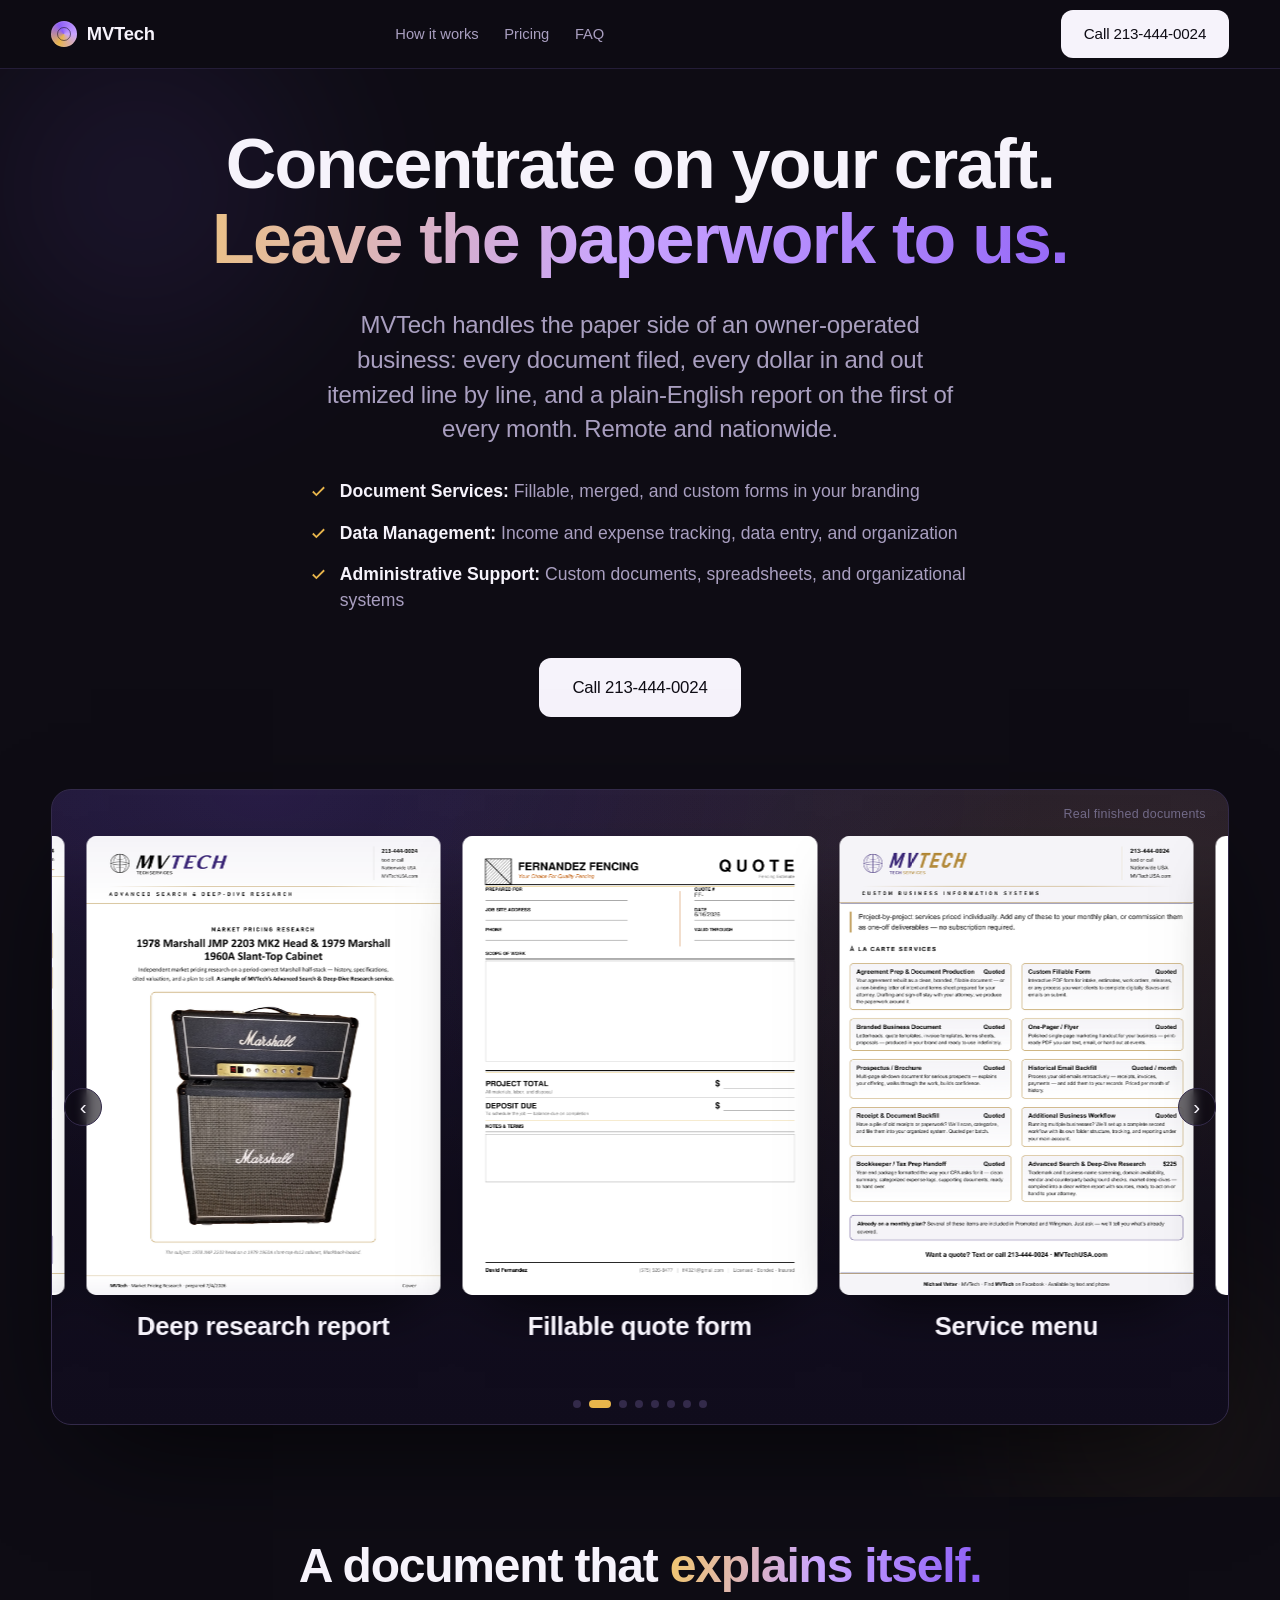
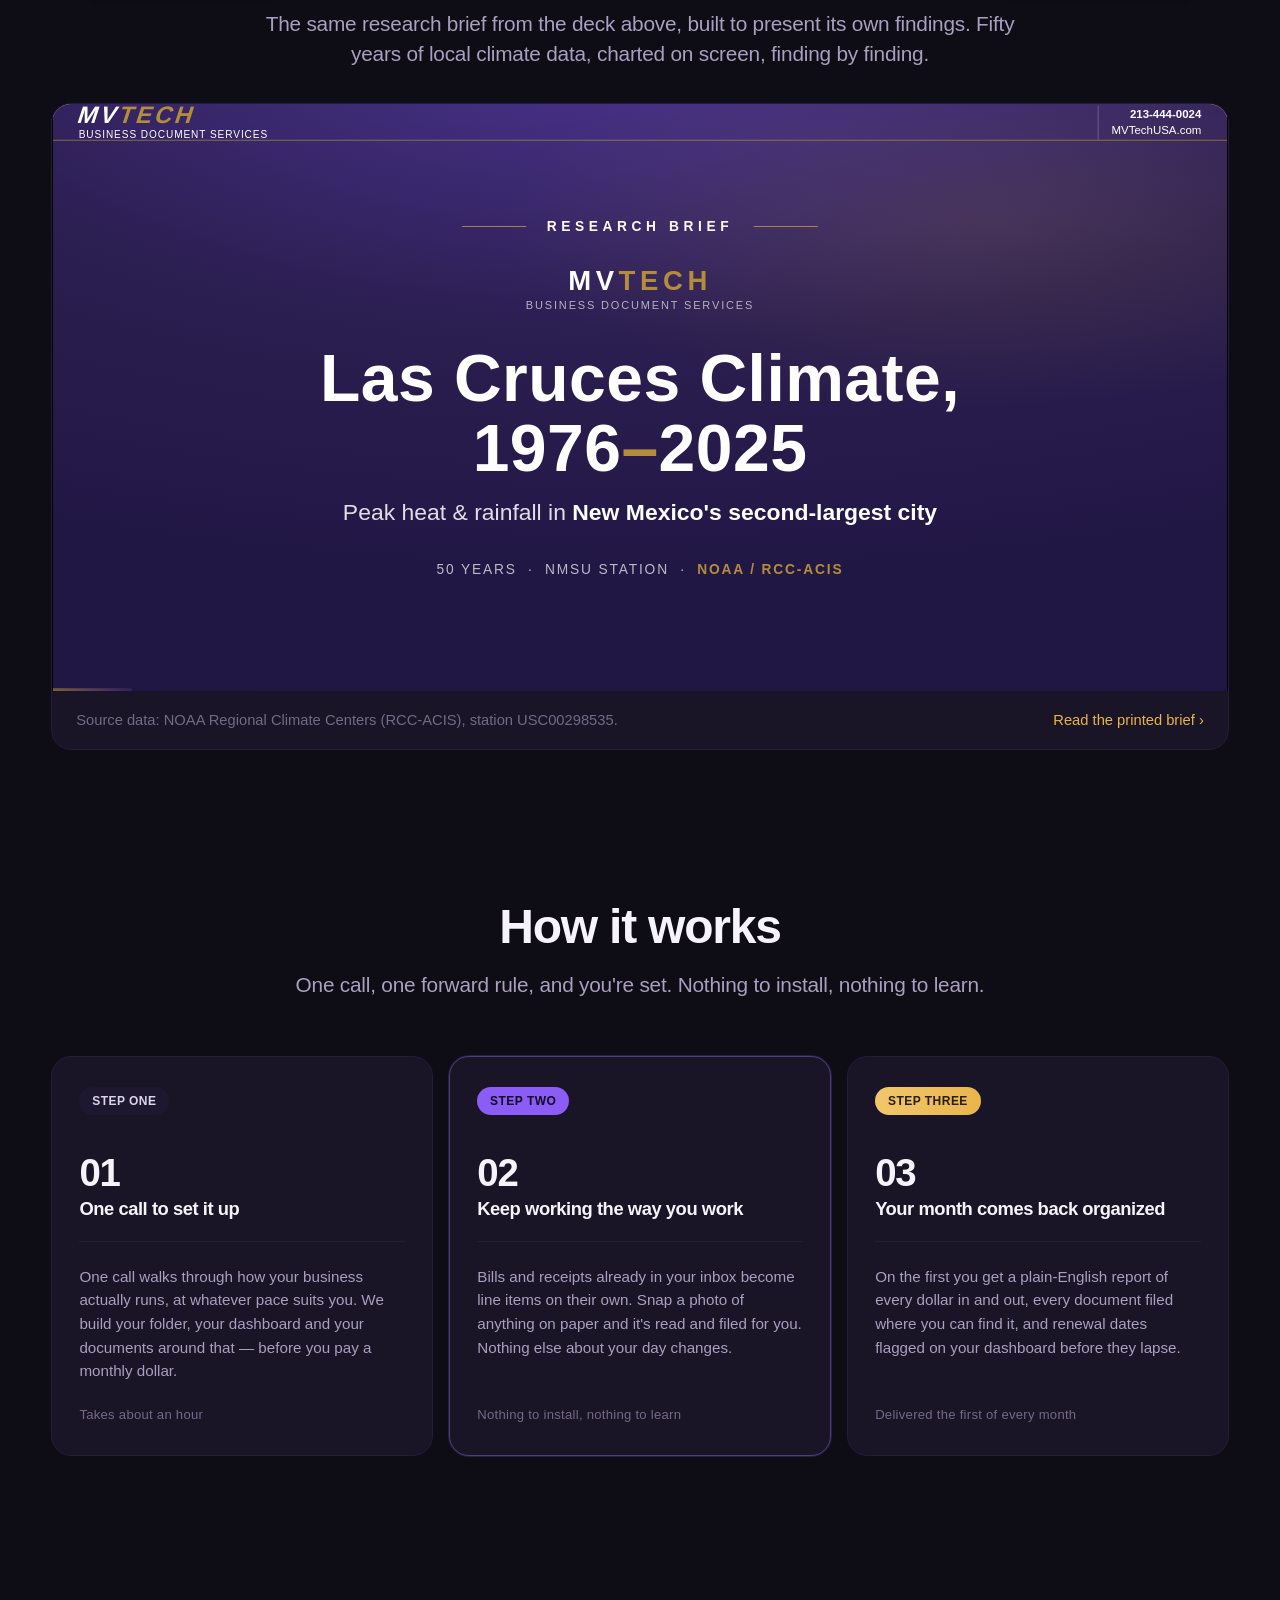
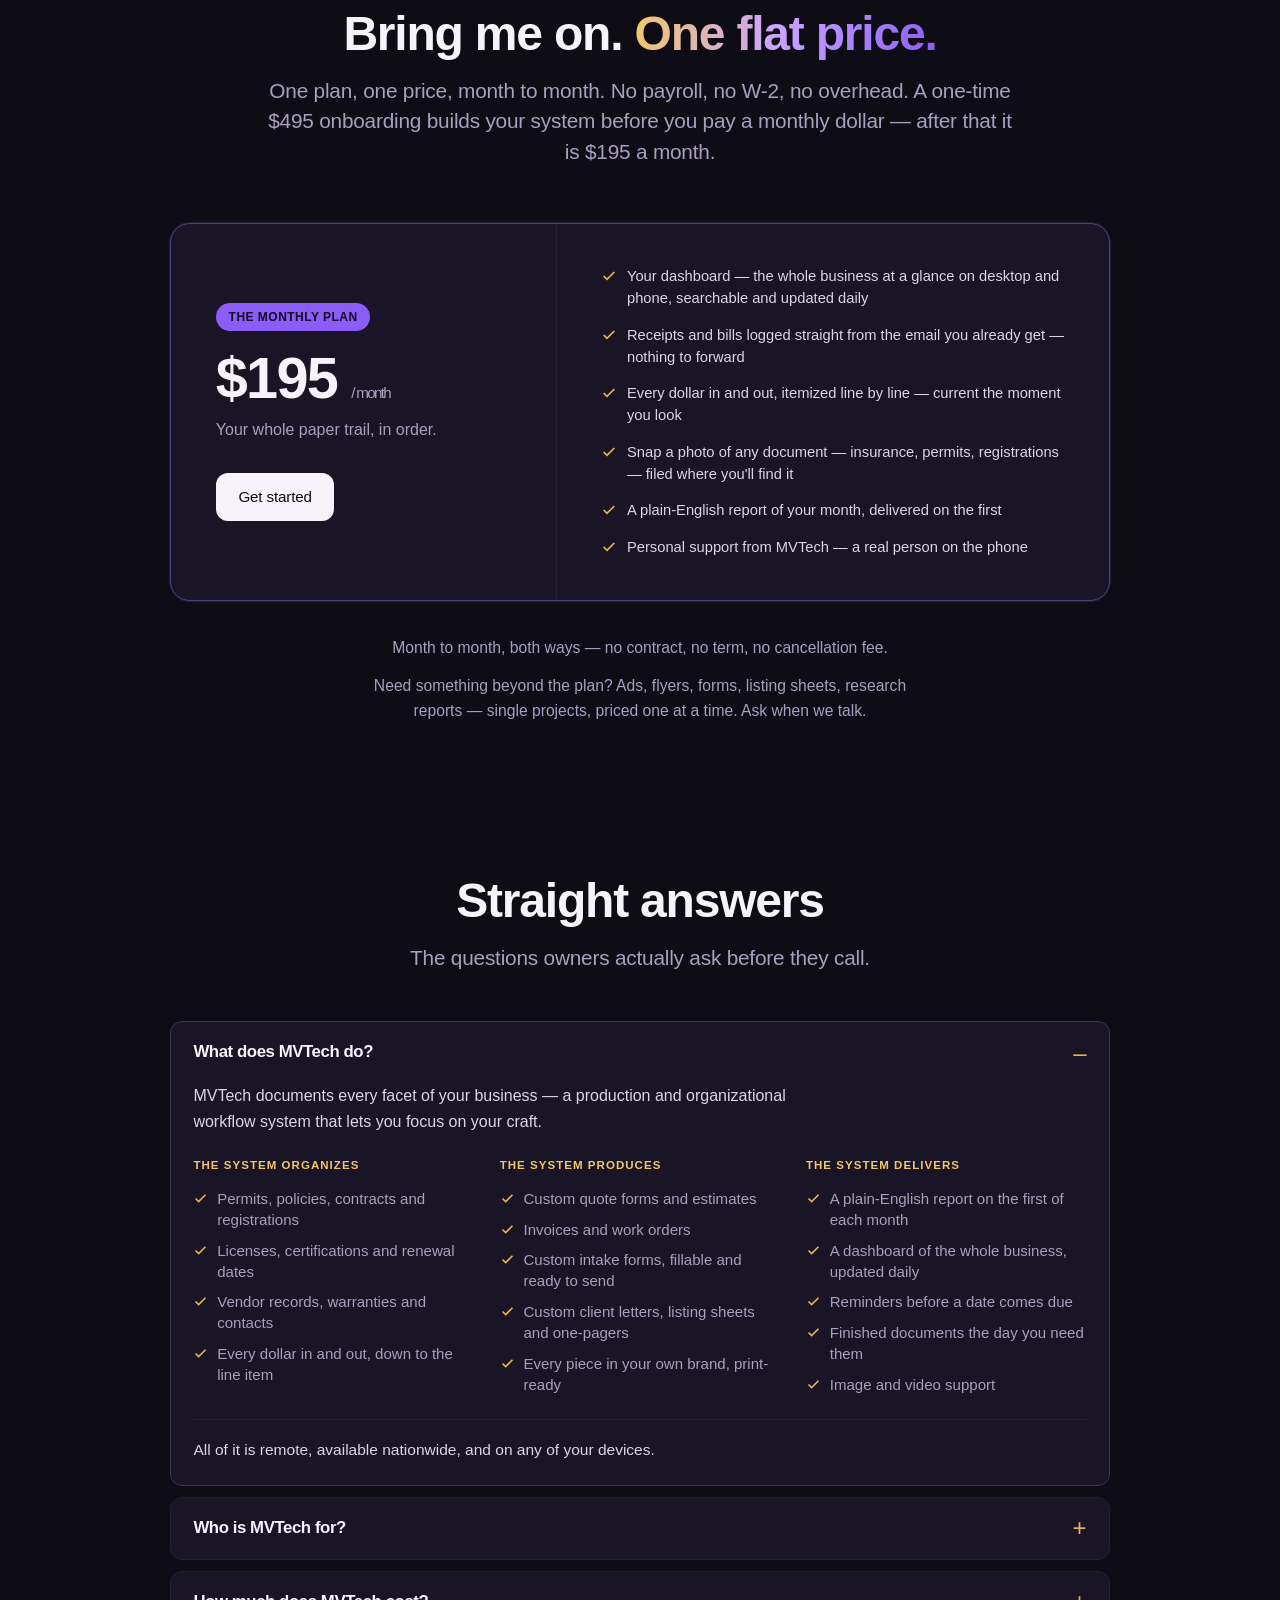
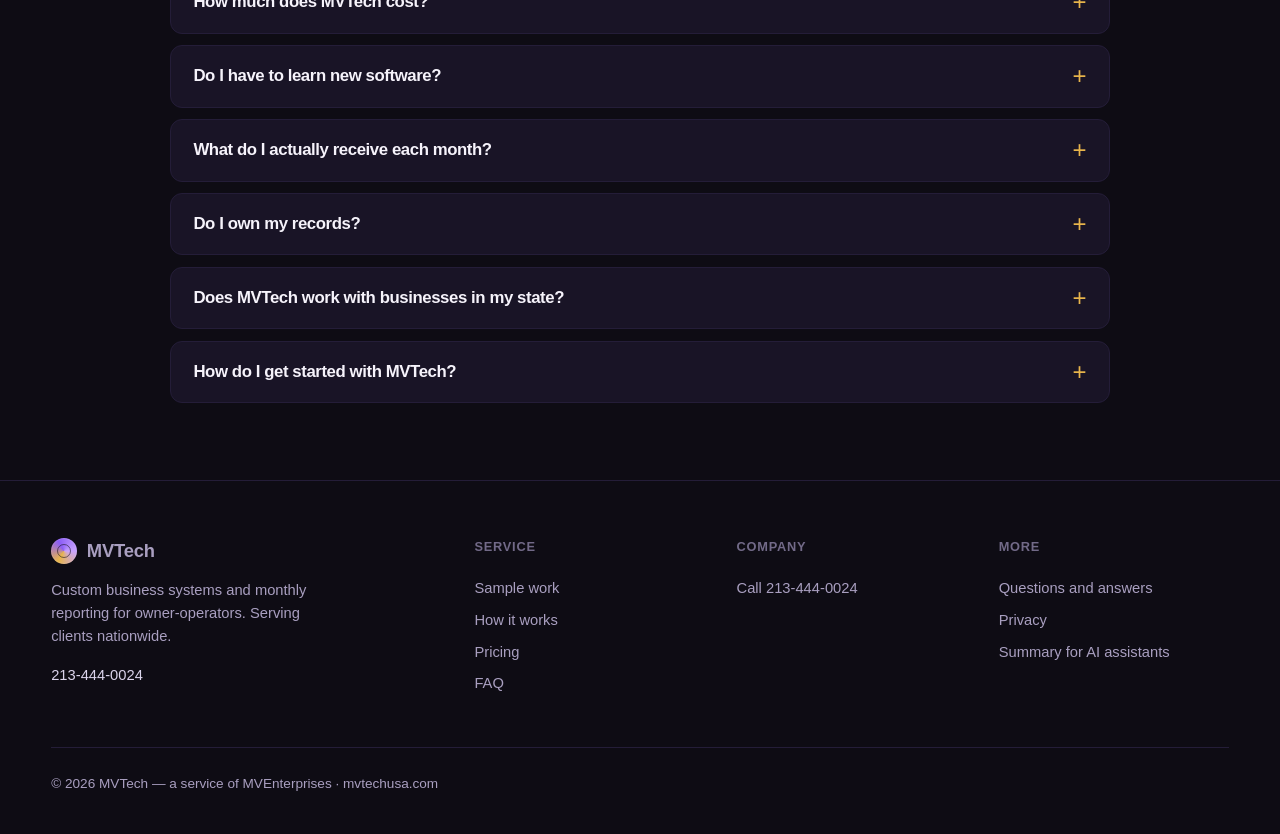
==== index.html @ f1fd3451 "Rotate live site to skin1-original" ====
<!DOCTYPE html>
<html lang="en">
<head>
<meta charset="UTF-8">
<meta name="viewport" content="width=device-width, initial-scale=1.0">
<!-- MVTECH-HEAD-BLOCK: canonical search/AI head. Source: _shared/head-block.html.
     Do not edit inside a skin - edit _shared and re-run: .\deploy-skin.ps1 -Head -->
<title>Business Paperwork &amp; Receipt Tracking for Owner-Operators | MVTech</title>
<meta name="description" content="Business paperwork filed, every dollar tracked line by line, and a plain-English report every month — for owner-operators nationwide. Nothing to install, nothing to learn.">
<meta name="keywords" content="business paperwork help, receipt tracking service, itemized expense tracking, small business bookkeeping, income tracking, monthly financial reports, document organization, license and permit renewal tracking, invoice and quote creation, fillable forms, owner-operator operations, fractional operations, remote, nationwide">
<meta name="robots" content="index, follow, max-snippet:-1, max-image-preview:large">
<link rel="canonical" href="https://mvtechusa.com/">
<meta property="og:type" content="website">
<meta property="og:site_name" content="MVTech">
<meta property="og:url" content="https://mvtechusa.com/">
<meta property="og:title" content="MVTech — Business Paperwork &amp; Receipt Tracking for Owner-Operators">
<meta property="og:description" content="The entire paper side of your business, organized, tracked, and professionally presented — every document filed, every dollar logged, a clear report every month. Nationwide.">
<meta property="og:image" content="https://mvtechusa.com/og-preview.png">
<meta name="twitter:card" content="summary_large_image">
<meta name="twitter:title" content="MVTech — Business Paperwork &amp; Receipt Tracking for Owner-Operators">
<meta name="twitter:description" content="The entire paper side of your business, organized, tracked, and professionally presented. Nationwide.">
<meta name="twitter:image" content="https://mvtechusa.com/og-preview.png">
<meta name="author" content="Michael Vetter">
<link rel="alternate" type="text/plain" href="https://mvtechusa.com/llms.txt" title="Plain-text summary of MVTech for language models">
<script type="application/ld+json">
{
  "@context": "https://schema.org",
  "@graph": [
    {
      "@type": "WebSite",
      "@id": "https://mvtechusa.com/#website",
      "name": "MVTech",
      "alternateName": [
        "MVTech USA",
        "MVTechUSA"
      ],
      "url": "https://mvtechusa.com/",
      "description": "Custom business information systems for owner-operated businesses — document organization, income and expense tracking, and monthly operations reports, nationwide.",
      "inLanguage": "en-US",
      "publisher": {
        "@id": "https://mvtechusa.com/#organization"
      }
    },
    {
      "@type": "WebPage",
      "@id": "https://mvtechusa.com/#webpage",
      "url": "https://mvtechusa.com/",
      "name": "MVTech — Business Paperwork & Receipt Tracking for Owner-Operators",
      "isPartOf": {
        "@id": "https://mvtechusa.com/#website"
      },
      "about": {
        "@id": "https://mvtechusa.com/#organization"
      },
      "primaryImageOfPage": {
        "@id": "https://mvtechusa.com/#logo"
      },
      "datePublished": "2026-07-12",
      "dateModified": "2026-07-27",
      "inLanguage": "en-US",
      "speakable": {
        "@type": "SpeakableSpecification",
        "cssSelector": [
          ".hero h1",
          ".hero .lead",
          "#faq"
        ]
      }
    },
    {
      "@type": [
        "ProfessionalService",
        "Organization"
      ],
      "@id": "https://mvtechusa.com/#organization",
      "name": "MVTech",
      "alternateName": "MVTech USA",
      "legalName": "MVTech, a service of MVEnterprises",
      "url": "https://mvtechusa.com/",
      "telephone": "+12134440024",
      "image": "https://mvtechusa.com/og-preview.png",
      "logo": {
        "@type": "ImageObject",
        "@id": "https://mvtechusa.com/#logo",
        "url": "https://mvtechusa.com/og-preview.png",
        "caption": "MVTech"
      },
      "slogan": "Concentrate on your craft. Leave the paperwork to us.",
      "description": "MVTech keeps the entire paper side of an owner-operated business organized, tracked, and professionally presented — every document filed, every payment logged, and a clear operations report delivered every month.",
      "disambiguatingDescription": "A remote document-and-records service for owner-operated businesses in the United States. Not a CPA firm and not a tax preparer — MVTech organizes records and produces documents, then hands a tax professional finished numbers.",
      "foundingDate": "2026",
      "founder": {
        "@id": "https://mvtechusa.com/#michael-vetter"
      },
      "employee": {
        "@id": "https://mvtechusa.com/#michael-vetter"
      },
      "contactPoint": {
        "@type": "ContactPoint",
        "telephone": "+12134440024",
        "contactType": "sales",
        "areaServed": "US",
        "availableLanguage": [
          "English",
          "Spanish"
        ]
      },
      "areaServed": {
        "@type": "Country",
        "name": "United States"
      },
      "availableChannel": {
        "@type": "ServiceChannel",
        "serviceType": "Remote",
        "availableLanguage": "English",
        "serviceUrl": "https://mvtechusa.com/",
        "servicePhone": "+12134440024"
      },
      "knowsAbout": [
        "small business bookkeeping",
        "receipt tracking",
        "expense logging",
        "income tracking",
        "document organization",
        "business paperwork",
        "monthly financial reports",
        "vendor management",
        "bill and renewal tracking",
        "invoice and quote creation",
        "fillable forms",
        "owner-operator operations",
        "fractional operations support",
        "itemized receipt capture",
        "license and permit renewal tracking",
        "For Sale By Owner listing documents",
        "business research reports"
      ],
      "makesOffer": [
        {
          "@id": "https://mvtechusa.com/#plan-monthly"
        }
      ],
      "hasOfferCatalog": {
        "@type": "OfferCatalog",
        "name": "MVTech monthly plan",
        "itemListElement": [
          {
            "@type": "Offer",
            "@id": "https://mvtechusa.com/#plan-monthly",
            "price": "195",
            "priceCurrency": "USD",
            "availability": "https://schema.org/InStock",
            "url": "https://mvtechusa.com/#pricing",
            "eligibleCustomerType": "https://schema.org/Business",
            "priceSpecification": {
              "@type": "UnitPriceSpecification",
              "price": "195",
              "priceCurrency": "USD",
              "unitCode": "MON",
              "billingIncrement": 1
            },
            "itemOffered": {
              "@type": "Service",
              "name": "MVTech Monthly Plan",
              "serviceType": "Document organization and income/expense tracking",
              "provider": {
                "@id": "https://mvtechusa.com/#organization"
              },
              "areaServed": {
                "@type": "Country",
                "name": "United States"
              },
              "description": "One flat monthly price, month to month, with no contract and no term. Your own dashboard on desktop and phone showing the whole business at a glance, searchable and updated daily. Receipts and bills are logged straight from the email you already receive, with every dollar in and out itemized line by line and current the moment you look. Photograph any document — insurance, permits, registrations — and it is filed where you can find it. A plain-English report on the first of every month, and personal support from MVTech. Ads, flyers, forms, listing sheets and research reports are available as single projects, priced one at a time."
            }
          }
        ]
      },
      "priceRange": "$195 per month, plus a one-time $495 onboarding"
    },
    {
      "@type": "Person",
      "@id": "https://mvtechusa.com/#michael-vetter",
      "name": "Michael Vetter",
      "jobTitle": "Business Workflow Designer",
      "description": "Michael Vetter is the founder of MVTech. He designs the record-keeping systems behind each client's business and personally reviews every document that goes out.",
      "worksFor": {
        "@id": "https://mvtechusa.com/#organization"
      },
      "telephone": "+12134440024",
      "url": "https://mvtechusa.com/",
      "knowsAbout": [
        "small business operations",
        "document design",
        "record keeping systems",
        "owner-operator businesses"
      ]
    },
    {
      "@type": "HowTo",
      "@id": "https://mvtechusa.com/#howto",
      "name": "How to get started with MVTech",
      "description": "Getting set up with MVTech takes one call and one forward rule. There is no software to install and nothing to learn.",
      "estimatedCost": {
        "@type": "MonetaryAmount",
        "currency": "USD",
        "value": "495"
      },
      "step": [
        {
          "@type": "HowToStep",
          "position": 1,
          "name": "One call to set it up",
          "text": "One call walks through how your business actually runs, at whatever pace suits you. We set up your folder, your dashboard and your documents around that — before you pay a monthly dollar."
        },
        {
          "@type": "HowToStep",
          "position": 2,
          "name": "Keep working the way you already work",
          "text": "Bills and receipts already in your inbox become line items on their own. Snap a photo of anything on paper and it is read and filed for you. Nothing else changes."
        },
        {
          "@type": "HowToStep",
          "position": 3,
          "name": "Your month comes back organized",
          "text": "On the first of each month you get a plain-English report of every dollar in and out, plus every document filed where you can find it. Renewal dates come up on your dashboard before they lapse."
        }
      ]
    },
    {
      "@type": "FAQPage",
      "@id": "https://mvtechusa.com/#faq-schema",
      "mainEntity": [
        {
          "@type": "Question",
          "name": "What does MVTech do?",
          "acceptedAnswer": {
            "@type": "Answer",
            "text": "MVTech documents every facet of your business — a production and organizational workflow system that lets you focus on your craft. The system organizes: Permits, policies, contracts and registrations. Licenses, certifications and renewal dates. Vendor records, warranties and contacts. Every dollar in and out, down to the line item. The system produces: Custom quote forms and estimates. Invoices and work orders. Custom intake forms, fillable and ready to send. Custom client letters, listing sheets and one-pagers. Every piece in your own brand, print-ready. The system delivers: A plain-English report on the first of each month. A dashboard of the whole business, updated daily. Reminders before a date comes due. Finished documents the day you need them. Image and video support. All of it is remote, available nationwide, and on any of your devices."
          }
        },
        {
          "@type": "Question",
          "name": "Who is MVTech for?",
          "acceptedAnswer": {
            "@type": "Answer",
            "text": "Owner-operators who wear every hat — generally a business under about six employees. Trades and contractors. Food trucks and small restaurants. Used car lots and independent dealers. Solo attorneys and professional practices. Event organizers. For Sale By Owner sellers. Best fit is a business whose records currently live in a pile, a truck, a drawer, or your head."
          }
        },
        {
          "@type": "Question",
          "name": "How much does MVTech cost?",
          "acceptedAnswer": {
            "@type": "Answer",
            "text": "One plan at one flat price. A one-time $495 onboarding builds your system up front, then $195 a month. $495 setup — one time, before your first monthly dollar. $195 a month — the plan, month to month. No hourly billing and no per-document charges. The monthly price is the price, there is no contract and no term, and you can stop whenever you like. Single projects — ads, flyers, forms, listing sheets, research reports — are priced one at a time on top of the plan."
          }
        },
        {
          "@type": "Question",
          "name": "Do I have to learn new software?",
          "acceptedAnswer": {
            "@type": "Answer",
            "text": "No. There's no app to install and no system to log into and learn. Your spreadsheets open directly in Excel or Google Sheets, and your documents live in a normal folder. You keep working exactly the way you already work, and the organized picture comes back to you."
          }
        },
        {
          "@type": "Question",
          "name": "What do I actually receive each month?",
          "acceptedAnswer": {
            "@type": "Answer",
            "text": "Deliverables you'll receive every month: A dashboard of the whole business, searchable and updated daily. Modern, attractive spreadsheets tracking every dollar in and out, itemized line by line. Every document filed where you can find it. Reminders before a renewal or expiration comes due. A plain-English monthly operations report. Real person phone support. Ready to hand to a tax preparer, a lender, or a buyer."
          }
        },
        {
          "@type": "Question",
          "name": "Do I own my records?",
          "acceptedAnswer": {
            "@type": "Answer",
            "text": "You own everything. Every document is organized in a folder that's yours, in ordinary formats — spreadsheets and PDFs, not a proprietary system. Exactly what you want on hand when you need to prove income, apply for something, or hand a preparer a finished year."
          }
        },
        {
          "@type": "Question",
          "name": "Does MVTech work with businesses in my state?",
          "acceptedAnswer": {
            "@type": "Answer",
            "text": "Yes — MVTech works with owner-operated businesses anywhere in the United States. Every part of the service is remote: the onboarding call is a screen share, documents move by email and a folder you own, and your report arrives the same way. Nothing about it requires being in the same city or state as you."
          }
        },
        {
          "@type": "Question",
          "name": "How do I get started with MVTech?",
          "acceptedAnswer": {
            "@type": "Answer",
            "text": "Call or text 213-444-0024 and ask for Michael. This phone conversation is to determine the appropriate custom workflow for your business model. Michael will be happy to answer any additional questions you may have. One onboarding call puts the whole system in motion."
          }
        }
      ]
    }
  ]
}
</script>
<!-- /MVTECH-HEAD-BLOCK -->
<link rel="icon" type="image/svg+xml" href="favicon.svg">
<meta name="theme-color" content="#070b14">
<style>
/* Hallmark · macrostructure: Marquee Hero (product-led long-scroll) · tone: atmospheric-premium · anchor hue: gold→violet gradient
 * theme: studied-DNA (source: greysound.ai layout) reskinned → MVTech brand (purple + gold; website exempt from black-primary per 7/12)
 * display: system SF Pro Display · body: system · label: system
 * brand-voice: no AI/automation/tool/back-office; pitch the client's day; credit Michael's authorship
 * pre-emit critique: P5 H5 E4 S5 R5 V4
 */

/* ---------- Tokens ---------- */
:root{
  --paper:#0e0c14;
  --paper-2:#151121;
  --card:#191426;
  --card-2:#1d1830;
  --line:#332a4a;
  --line-soft:#241d38;
  --ink:#f6f3fb;
  --ink-2:#dbd4ec;
  --muted:#a99fc0;
  --muted-2:#726a88;

  --violet:#8b5cf6;
  --violet-2:#a78bfa;
  --lilac:#c9a4ff;
  --gold:#e8b54b;
  --gold-2:#f2c76c;

  --grad-head:linear-gradient(100deg,var(--gold-2) 0%,var(--lilac) 48%,var(--violet) 100%);
  --grad-gold:linear-gradient(100deg,var(--gold-2),var(--gold));

  --font:"SF Pro Display",-apple-system,BlinkMacSystemFont,"Segoe UI",Roboto,"Helvetica Neue",Arial,sans-serif;

  --r-sm:10px;
  --r-md:12px;
  --r-lg:20px;
  --r-pill:9999px;

  --space:clamp(3.5rem,6vw,5.5rem);
  --wrap:1536px;

  --ease:cubic-bezier(.25,.1,.25,1);
  --dur:.55s;
}

/* ---------- Reset / base ---------- */
*{box-sizing:border-box;margin:0;padding:0}
html,body{overflow-x:clip}
html{scroll-behavior:smooth}
body{
  background:var(--paper);
  color:var(--ink);
  font-family:var(--font);
  font-size:16px;
  line-height:1.5;
  -webkit-font-smoothing:antialiased;
  text-rendering:optimizeLegibility;
}
a{color:inherit;text-decoration:none}
img{max-width:100%;display:block}
::selection{background:rgba(139,92,246,.35)}

.wrap{max-width:var(--wrap);margin-inline:auto;padding-inline:clamp(1.25rem,4vw,4rem);position:relative;z-index:1}

.grad{
  background:var(--grad-head);
  -webkit-background-clip:text;background-clip:text;
  -webkit-text-fill-color:transparent;color:transparent;
}

.eyebrow{
  display:inline-flex;align-items:center;gap:.5rem;
  font-size:.8rem;font-weight:500;letter-spacing:.01em;
  color:var(--ink-2);
  border:1px solid var(--line);
  background:rgba(232,181,75,.1);
  padding:.4rem .85rem;border-radius:var(--r-pill);
}
.eyebrow::before{content:"";width:6px;height:6px;border-radius:50%;background:var(--gold)}

h1,h2,h3{font-weight:600;letter-spacing:-.025em;line-height:1.02;overflow-wrap:anywhere;min-width:0}
.lead{color:var(--muted);font-size:clamp(1.05rem,2vw,1.3rem);font-weight:400;line-height:1.45;letter-spacing:-.01em}

/* ---------- Buttons ---------- */
.btn{
  display:inline-flex;align-items:center;justify-content:center;gap:.5rem;
  font-family:inherit;font-size:.95rem;font-weight:500;letter-spacing:-.01em;
  padding:.7rem 1.35rem;border-radius:var(--r-md);
  border:1px solid transparent;cursor:pointer;
  transition:transform .18s var(--ease),background .18s var(--ease),border-color .18s var(--ease),opacity .18s var(--ease);
}
.btn:active{transform:translateY(1px)}
.btn:focus-visible{outline:2px solid var(--violet-2);outline-offset:2px}
.btn-primary{background:var(--ink);color:var(--paper)}
.btn-primary:hover{opacity:.88}
.btn-gold{background:var(--grad-gold);color:#2a1c00}
.btn-gold:hover{opacity:.9}
.btn-ghost{background:transparent;color:var(--ink);border-color:var(--line)}
.btn-ghost:hover{border-color:#4a3f66;background:rgba(255,255,255,.03)}
.btn-lg{padding:1rem 2rem;font-size:1.05rem;border-radius:var(--r-md)}

/* ---------- Nav ---------- */
.nav{
  position:sticky;top:0;z-index:50;
  background:rgba(14,12,20,.72);
  backdrop-filter:blur(14px);-webkit-backdrop-filter:blur(14px);
  border-bottom:1px solid var(--line-soft);
}
.nav-in{display:flex;align-items:center;gap:1.5rem;height:68px}
.brand{display:flex;align-items:center;gap:.6rem;font-weight:600;font-size:1.15rem;letter-spacing:-.01em}
.brand .orb{width:26px;height:26px;border-radius:50%;
  background:conic-gradient(from 210deg,var(--gold),var(--violet),var(--lilac),var(--gold));
  box-shadow:0 0 0 1px rgba(255,255,255,.1) inset;position:relative}
.brand .orb::after{content:"";position:absolute;inset:6px;border-radius:50%;border:1px solid rgba(14,12,20,.55)}
.brand b{font-weight:600}
.nav-links{display:flex;gap:1.6rem;margin-inline:auto}
.nav-links a{color:var(--muted);font-size:.92rem;transition:color .15s var(--ease)}
.nav-links a:hover{color:var(--ink)}
.nav-cta{display:flex;gap:.6rem;margin-left:auto}
.nav-toggle{display:none;background:none;border:1px solid var(--line);color:var(--ink);border-radius:var(--r-sm);width:40px;height:38px;cursor:pointer}

/* ---------- Section scaffolding ---------- */
section{position:relative}
.pad{padding-block:var(--space)}
.center{text-align:center;max-width:760px;margin-inline:auto}
.center h2{font-size:clamp(2.1rem,5vw,3rem)}
.center .lead{margin-top:1.1rem}

.glow{position:absolute;inset:0;pointer-events:none;overflow:hidden;z-index:0}
.glow::before,.glow::after{content:"";position:absolute;border-radius:50%;filter:blur(85px);opacity:.5}
.glow.cool::before{width:520px;height:520px;left:-120px;top:-140px;background:radial-gradient(circle,rgba(139,92,246,.3),transparent 65%)}
.glow.cool::after{width:460px;height:460px;right:-100px;bottom:-160px;background:radial-gradient(circle,rgba(232,181,75,.18),transparent 65%)}

/* ---------- Hero ---------- */
.hero{padding-top:clamp(2.25rem,4.5vw,4.1rem);padding-bottom:clamp(3rem,6vw,4.5rem);text-align:center}
.hero h1{font-size:clamp(2.5rem,6.4vw,4.37rem);line-height:1.08;max-width:1040px;margin-inline:auto}
.hero h1 .grad{display:block}
.hero .lead{margin:1.9rem auto 0;max-width:48ch;font-size:clamp(1.2rem,2.3vw,1.5rem)}
.hero-list{list-style:none;max-width:660px;margin:2rem auto 0;text-align:left;display:flex;flex-direction:column;gap:1rem}
.hero-list li{display:flex;gap:.8rem;align-items:flex-start;font-size:1.1rem;line-height:1.45;color:var(--muted)}
.hero-list svg{flex:none;margin-top:4px;color:var(--gold)}
.hero-list b{color:var(--ink);font-weight:600}
.hero-cta{display:flex;gap:1rem;justify-content:center;flex-wrap:wrap;margin-top:2.8rem}

/* product/report panel (abstract placeholder — no fake app chrome) */
.panel{
  margin-top:clamp(3rem,6vw,4.5rem);
  border:1px solid var(--line);border-radius:var(--r-lg);
  background:
    radial-gradient(120% 120% at 18% 0%,rgba(139,92,246,.14),transparent 55%),
    radial-gradient(120% 120% at 92% 15%,rgba(232,181,75,.12),transparent 55%),
    linear-gradient(180deg,#181328,#100c1c);
  aspect-ratio:16/8.4;position:relative;overflow:hidden;
  box-shadow:0 40px 120px -40px rgba(0,0,0,.85);
}

/* ---------- Document deck (3-up carousel) ---------- */
.deck-panel{aspect-ratio:auto;padding:0}
.deck{position:relative}
.deck-cap{position:absolute;top:15px;right:22px;font-size:.78rem;color:var(--muted-2);z-index:3;letter-spacing:.02em}
.deck-viewport{position:relative;padding:46px 34px 48px;overflow:hidden}
.deck-track{--gap:22px;display:flex;gap:var(--gap);width:100%;transition:transform .6s var(--ease);will-change:transform}
.dcard{flex:0 0 calc((100% - 2*var(--gap))/3);display:flex;flex-direction:column;gap:12px;min-width:0}
.dcard .shot{display:block;aspect-ratio:8.5/11;border-radius:10px;overflow:hidden;background:#fff;box-shadow:0 26px 60px -22px rgba(0,0,0,.75)}
.dcard img{width:100%;height:100%;object-fit:cover;object-position:center;display:block}
.dcard figcaption{flex:none;text-align:center;font-size:1.6rem;font-weight:600;color:var(--ink);letter-spacing:-.01em}
.deck-dots{position:absolute;left:0;right:0;bottom:16px;display:flex;gap:.5rem;justify-content:center;z-index:3}
.deck-dots button{width:8px;height:8px;border-radius:50%;border:none;background:var(--line);cursor:pointer;padding:0;transition:background .2s var(--ease),width .2s var(--ease)}
.deck-dots button[aria-current="true"]{background:var(--gold);width:22px;border-radius:5px}
.deck-arrow{position:absolute;top:50%;transform:translateY(-50%);z-index:3;width:38px;height:38px;border-radius:50%;border:1px solid var(--line);background:rgba(10,8,16,.6);color:var(--ink);font-size:1.3rem;line-height:1;cursor:pointer;display:grid;place-items:center;backdrop-filter:blur(6px);-webkit-backdrop-filter:blur(6px)}
.deck-arrow.prev{left:12px}.deck-arrow.next{right:12px}
.deck-arrow:hover{border-color:#4a3f66;background:rgba(10,8,16,.85)}
.deck-arrow:focus-visible,.deck-dots button:focus-visible{outline:2px solid var(--violet-2);outline-offset:2px}
@media(max-width:820px){.dcard{flex-basis:calc((100% - var(--gap))/2)}}
@media(max-width:520px){.dcard{flex-basis:100%}.deck-arrow{display:none}}

/* ---------- Animated brief (2:1 embed) — same shell + rhythm as .pcard ---------- */
/* sits directly under the hero, which already contributes 72px of bottom padding */
#showcase{padding-top:clamp(2rem,3.5vw,3rem)}
.filmpanel{margin-top:2.1rem;background:var(--card);border:1px solid var(--line-soft);
  border-radius:var(--r-lg);overflow:hidden;position:relative}
.filmframe{position:relative;width:100%;aspect-ratio:2/1;background:#0b0813;border-bottom:1px solid var(--line-soft)}
.filmframe iframe{position:absolute;inset:0;width:100%;height:100%;border:0;display:block}
.filmnote{display:flex;flex-wrap:wrap;gap:.6rem 1.1rem;align-items:baseline;justify-content:space-between;
  padding:1.1rem 1.5rem;font-size:.92rem;color:var(--muted-2)}
.filmnote a{color:var(--gold);text-decoration:none}
.filmnote a:hover{text-decoration:underline}

/* ---------- Role selector ---------- */
.roletabs{display:flex;gap:.35rem;justify-content:center;flex-wrap:wrap;
  margin:2.2rem auto 0;background:var(--card);border:1px solid var(--line-soft);
  border-radius:var(--r-pill);padding:.35rem;width:max-content;max-width:100%}
.roletab{font-family:inherit;font-size:.9rem;font-weight:500;color:var(--muted);
  background:none;border:none;padding:.55rem 1.1rem;border-radius:var(--r-pill);cursor:pointer;
  transition:color .15s var(--ease),background .15s var(--ease)}
.roletab[aria-selected="true"]{background:var(--ink);color:var(--paper)}
.roletab:focus-visible{outline:2px solid var(--violet-2);outline-offset:2px}
.rolehint{color:var(--muted);margin-top:1.1rem;font-size:.98rem}
.rolepanel{margin-top:2rem;border:1px solid var(--line-soft);border-radius:var(--r-lg);
  background:var(--card);padding:clamp(1.5rem,3vw,2.4rem);text-align:left;max-width:760px;margin-inline:auto}
.rolepanel h3{font-size:1.25rem;margin-bottom:.6rem}
.rolepanel p{color:var(--muted);line-height:1.55}

/* ---------- Feature bento ---------- */
.bento{display:grid;grid-template-columns:repeat(3,minmax(0,1fr));gap:1.1rem;margin-top:3rem}
.fcard{background:var(--card-2);border:1px solid var(--line-soft);border-radius:var(--r-lg);
  padding:1.7rem;transition:border-color .2s var(--ease),transform .2s var(--ease)}
.fcard:hover{border-color:#3d3357;transform:translateY(-3px)}
.ficon{width:44px;height:44px;border-radius:var(--r-md);display:grid;place-items:center;margin-bottom:1.1rem;color:var(--ink);font-size:1.15rem}
.ficon.c1{background:rgba(139,92,246,.18)}
.ficon.c2{background:rgba(232,181,75,.18)}
.ficon.c3{background:rgba(201,164,255,.18)}
.ficon.c4{background:rgba(167,139,250,.18)}
.ficon.c5{background:rgba(232,181,75,.14)}
.ficon.c6{background:rgba(139,92,246,.14)}
.fcard h3{font-size:1.15rem;margin-bottom:.55rem}
.fcard p{color:var(--muted);font-size:.98rem;line-height:1.5}
.fcard.wide{grid-column:1/-1;display:flex;gap:1.75rem;align-items:center;justify-content:space-between;flex-wrap:wrap}
.fcard.wide .whead{display:flex;align-items:center;gap:1rem;min-width:0}
.fcard.wide .ficon{margin-bottom:0}
.fcard.wide h3{margin:0}
.fcard.wide p{margin:0;max-width:58ch;font-size:1.02rem}

/* ---------- System groups (inside the FAQ answer) ---------- */
.ansintro{margin-bottom:1.35rem;color:var(--ink-2);line-height:1.6}
.sysgroups{display:grid;grid-template-columns:repeat(3,minmax(0,1fr));gap:1.4rem 1.6rem}
.sysgroup h4{font-size:.72rem;letter-spacing:.09em;text-transform:uppercase;color:var(--gold-2);
  font-weight:600;margin-bottom:.85rem}
.syslist{list-style:none;display:flex;flex-direction:column;gap:.6rem}
.syslist.two{display:grid;grid-template-columns:repeat(2,minmax(0,1fr));gap:.6rem 1.6rem}
.syslist li{display:flex;gap:.55rem;font-size:.94rem;line-height:1.4;color:var(--muted)}
.syslist svg{flex:none;margin-top:3px;color:var(--gold)}
.ansfoot{margin-top:1.5rem;padding-top:1.15rem;border-top:1px solid var(--line-soft);
  color:var(--ink-2);font-size:.97rem}
@media(max-width:760px){.sysgroups{grid-template-columns:1fr;gap:1.5rem}.syslist.two{grid-template-columns:1fr}}

/* ---------- Steps ---------- */
.steps{display:grid;grid-template-columns:repeat(3,minmax(0,1fr));gap:1rem;margin-top:3.5rem}
.step{background:var(--card);border:1px solid var(--line-soft);border-radius:var(--r-lg);
  padding:1.9rem 1.7rem;display:flex;flex-direction:column;
  transition:border-color .2s var(--ease),transform .2s var(--ease)}
.step:hover{border-color:#3d3357;transform:translateY(-3px)}
.step.feature{border-color:#4a3f7a;box-shadow:0 0 0 1px rgba(139,92,246,.2)}
.step .stepno{font-size:2.4rem;font-weight:600;letter-spacing:-.03em;line-height:1;
  margin-top:1.1rem;color:var(--ink)}
.step h3{font-size:1.15rem;margin-top:.5rem;margin-bottom:0}
.step p{color:var(--muted);font-size:.95rem;line-height:1.55;
  margin-top:1.4rem;padding-top:1.4rem;border-top:1px solid var(--line-soft)}
.step .stepfoot{margin-top:auto;padding-top:1.4rem;color:var(--muted-2);
  font-size:.82rem;letter-spacing:.02em}
@media(max-width:900px){.steps{grid-template-columns:1fr;max-width:520px;margin-inline:auto}}

/* ---------- FAQ ---------- */
.faq{max-width:940px;margin:3rem auto 0;display:flex;flex-direction:column;gap:.7rem}
.faq details{background:var(--card);border:1px solid var(--line-soft);border-radius:var(--r-md);
  transition:border-color .2s var(--ease)}
.faq details[open]{border-color:#3d3357}
.faq summary{list-style:none;cursor:pointer;padding:1.15rem 1.4rem;
  display:flex;gap:1.25rem;align-items:center;justify-content:space-between}
.faq summary::-webkit-details-marker{display:none}
.faq summary h3{font-size:1.05rem;font-weight:600;line-height:1.35;margin:0;min-width:0}
.faq summary::after{content:"+";flex:none;color:var(--gold);font-size:1.5rem;line-height:1;font-weight:400}
.faq details[open] summary::after{content:"\2013"}
.faq summary:focus-visible{outline:2px solid var(--violet-2);outline-offset:2px;border-radius:var(--r-md)}
.faq .ans{padding:0 1.4rem 1.35rem;color:var(--muted);line-height:1.6;font-size:1rem;max-width:70ch}
.faq .ans.wide{max-width:none}
.ansintro{max-width:70ch}

/* ---------- Founder ---------- */
.founder .center h2{font-size:clamp(2.2rem,5.5vw,3.2rem)}
.founder .who{color:var(--muted-2);margin-top:.9rem;font-size:1rem}
.founder .prose{max-width:660px;margin:1.4rem auto 0;color:var(--muted);line-height:1.6;font-size:1.08rem}
.founder .prose a{color:var(--violet-2);text-decoration:underline;text-underline-offset:3px}
.founder .center .btn{margin-top:2rem}

/* ---------- Pricing ---------- */
.prices{display:grid;grid-template-columns:repeat(3,minmax(0,1fr));gap:1rem;margin-top:3.5rem}
.prices.solo{grid-template-columns:min(460px,100%);justify-content:center}
.alacarte + .alacarte{margin-top:.9rem}
.pcard{background:var(--card);border:1px solid var(--line-soft);border-radius:var(--r-lg);
  display:grid;grid-template-columns:1fr;overflow:hidden}
.pcell{padding:1.8rem;display:flex;flex-direction:column;min-width:0}
.pcell-list{padding-top:0}
.pcell-list .plist{margin-bottom:0}
.pcard.feature{border-color:#4a3f7a;box-shadow:0 0 0 1px rgba(139,92,246,.2)}
.tier{align-self:flex-start;font-size:.75rem;font-weight:600;letter-spacing:.04em;
  padding:.32rem .8rem;border-radius:var(--r-pill);margin-bottom:1.3rem;display:inline-flex;gap:.5rem;align-items:center}
.tier.t1{background:var(--card-2);color:var(--ink-2)}
.tier.t2{background:var(--violet);color:#120a26}
.tier.t3{background:var(--grad-gold);color:#2a1c00}
.tier .pop{font-weight:600;opacity:.85}
.price{font-size:2.4rem;font-weight:600;letter-spacing:-.03em;line-height:1}
.price span{font-size:.95rem;font-weight:400;color:var(--muted)}
.psub{color:var(--muted);font-size:.9rem;margin-top:.5rem;line-height:1.4}
.psub{min-height:2.52rem}
.plist{list-style:none;margin-top:1.4rem;padding-top:1.4rem;border-top:1px solid var(--line-soft);
  display:flex;flex-direction:column;gap:.75rem;margin-bottom:1.8rem}
.plist li{display:flex;gap:.6rem;font-size:.92rem;color:var(--ink-2)}
.plist svg{flex:none;margin-top:3px;color:var(--gold)}
.pcell-main .btn{margin-top:auto;align-self:flex-start}
.alacarte{margin:2.2rem auto 0;max-width:62ch;text-align:center;color:var(--muted);font-size:.98rem;line-height:1.55}
@media(min-width:861px){
  .prices.solo{grid-template-columns:min(940px,100%)}
  .prices.solo .pcard{grid-template-columns:minmax(0,.82fr) minmax(0,1.18fr);align-items:stretch}
  .prices.solo .pcell{padding:2.6rem 2.8rem}
  .prices.solo .pcell-main{justify-content:center}
  .prices.solo .pcell-main .tier{margin-bottom:0}
  .prices.solo .pcell-main .price{font-size:3.6rem;margin-top:1.2rem}
  .prices.solo .pcell-main .psub{min-height:0;font-size:1rem;margin-top:.7rem}
  .prices.solo .pcell-main .btn{margin-top:2rem}
  .prices.solo .pcell-list{border-left:1px solid var(--line-soft);justify-content:center;padding-top:2.6rem}
  .prices.solo .pcell-list .plist{margin:0;padding:0;border-top:0;gap:.9rem}
}

/* ---------- Footer ---------- */
footer{border-top:1px solid var(--line-soft);padding-block:3.5rem 2.5rem;color:var(--muted)}
.foot-grid{display:grid;grid-template-columns:1.7fr 1fr 1fr 1fr;gap:2rem}
.foot-brand p{color:var(--muted);font-size:.92rem;margin-top:.9rem;max-width:34ch;line-height:1.55}
.foot-brand .phones{margin-top:1rem;font-size:.92rem;color:var(--ink-2)}
.foot-col h4{font-size:.8rem;letter-spacing:.06em;text-transform:uppercase;color:var(--muted-2);margin-bottom:1rem;font-weight:600}
.foot-col a{display:block;color:var(--muted);font-size:.92rem;padding:.3rem 0;transition:color .15s var(--ease)}
.foot-col a:hover{color:var(--ink)}
.foot-bottom{display:flex;justify-content:space-between;gap:1rem;flex-wrap:wrap;
  margin-top:3rem;padding-top:1.6rem;border-top:1px solid var(--line-soft);font-size:.85rem}

/* ---------- Reveal ---------- */
.reveal{opacity:0;transform:translateY(22px);transition:opacity var(--dur) var(--ease),transform var(--dur) var(--ease)}
.reveal.in{opacity:1;transform:none}

/* ---------- Responsive ---------- */
@media(max-width:900px){
  .bento{grid-template-columns:repeat(2,minmax(0,1fr))}
  .foot-grid{grid-template-columns:1fr 1fr}
  .foot-brand{grid-column:1/-1}
}
@media(max-width:860px){ .prices{grid-template-columns:1fr;max-width:460px;margin-inline:auto} }
@media(max-width:720px){
  .nav-links{display:none}
  .nav-toggle{display:grid;place-items:center}
  .nav-cta .btn-ghost{display:none}
  .nav-cta{margin-left:0}
  .bento{grid-template-columns:1fr}
  .foot-grid{grid-template-columns:1fr 1fr}
}
@media(max-width:420px){
  .foot-grid{grid-template-columns:1fr}
  .hero-cta .btn{width:100%}
}
@media(prefers-reduced-motion:reduce){
  .reveal{opacity:1;transform:none;transition:none}
  html{scroll-behavior:auto}
  *{transition-duration:.01ms!important}
}

/* deck thumbnails link to the source document */
.dcard .shotlink{display:block;text-decoration:none;border-radius:10px;cursor:pointer}
.dcard .shot{transition:transform .22s var(--ease),box-shadow .22s var(--ease)}
.dcard .shotlink:hover .shot{transform:translateY(-5px);box-shadow:0 36px 74px -20px rgba(0,0,0,.85)}
.dcard .shotlink:focus-visible{outline:2px solid var(--gold);outline-offset:3px}
.dcard .altlink{flex:none;text-align:center;margin-top:-6px;font-size:1.15rem;font-weight:600;letter-spacing:.02em;color:var(--gold);text-decoration:none;border-bottom:1px solid transparent;align-self:center;line-height:1.3}
.dcard .altlink:hover{border-bottom-color:var(--gold)}
.dcard .altlink:focus-visible{outline:2px solid var(--gold);outline-offset:3px}
</style>
</head>
<body>

<!-- NAV -->
<header class="nav">
  <div class="wrap nav-in">
    <a class="brand" href="#top"><span class="orb"></span><b>MVTech</b></a>
    <nav class="nav-links">
      <a href="#how">How it works</a>
      <a href="#pricing">Pricing</a>
      <a href="#faq">FAQ</a>
    </nav>
    <div class="nav-cta">
      <a class="btn btn-primary" href="tel:12134440024">Call 213-444-0024</a>
    </div>
    <button class="nav-toggle" aria-label="Menu">≡</button>
  </div>
</header>

<main id="top">

<!-- HERO -->
<section class="hero">
  <div class="glow cool"></div>
  <div class="wrap">
    <h1>Concentrate on your craft. <span class="grad">Leave the paperwork to us.</span></h1>
    <p class="lead">MVTech handles the paper side of an owner-operated business: every document filed, every dollar in and out itemized line by line, and a plain-English report on the first of every month. Remote and nationwide.</p>
    <ul class="hero-list">
      <li><svg width="17" height="17" viewBox="0 0 24 24" fill="none" stroke="currentColor" stroke-width="2.6"><path d="M20 6 9 17l-5-5"/></svg><span><b>Document Services:</b> Fillable, merged, and custom forms in your branding</span></li>
      <li><svg width="17" height="17" viewBox="0 0 24 24" fill="none" stroke="currentColor" stroke-width="2.6"><path d="M20 6 9 17l-5-5"/></svg><span><b>Data Management:</b> Income and expense tracking, data entry, and organization</span></li>
      <li><svg width="17" height="17" viewBox="0 0 24 24" fill="none" stroke="currentColor" stroke-width="2.6"><path d="M20 6 9 17l-5-5"/></svg><span><b>Administrative Support:</b> Custom documents, spreadsheets, and organizational systems</span></li>
    </ul>
    <div class="hero-cta">
      <a class="btn btn-primary btn-lg" href="tel:12134440024">Call 213-444-0024</a>
    </div>
    <div class="panel deck-panel reveal">
      <div class="deck">
        <span class="deck-cap">Real finished documents</span>
        <div class="deck-viewport">
          <div class="deck-track" id="deckTrack">
            <figure class="dcard"><a class="shotlink" href="samples/climate-brief.pdf" target="_blank" rel="noopener" aria-label="Open sample document (PDF, new tab)"><span class="shot"><img src="samples/climate-brief.png" alt="Charted research brief with 50-year data tables and graphs" loading="lazy"></span></a><figcaption>Charted research brief</figcaption><a class="altlink" href="samples/climate-brief.html" target="_blank" rel="noopener" aria-label="Open the interactive version of the charted research brief (new tab)">Interactive version &rsaquo;</a></figure>
            <figure class="dcard"><a class="shotlink" href="samples/research-report.pdf" target="_blank" rel="noopener" aria-label="Open sample document (PDF, new tab)"><span class="shot"><img src="samples/research-report.png" alt="Deep research report" loading="lazy"></span></a><figcaption>Deep research report</figcaption></figure>
            <figure class="dcard"><a class="shotlink" href="samples/fernandez-quote.pdf" target="_blank" rel="noopener" aria-label="Open sample document (PDF, new tab)"><span class="shot"><img src="samples/fernandez-quote.png" alt="Fernandez Fencing quote form" loading="lazy"></span></a><figcaption>Fillable quote form</figcaption></figure>
            <figure class="dcard"><a class="shotlink" href="samples/service-menu.pdf" target="_blank" rel="noopener" aria-label="Open sample document (PDF, new tab)"><span class="shot"><img src="samples/service-menu.png" alt="Service menu" loading="lazy"></span></a><figcaption>Service menu</figcaption></figure>
            <figure class="dcard"><a class="shotlink" href="samples/legal-onepager.pdf" target="_blank" rel="noopener" aria-label="Open sample document (PDF, new tab)"><span class="shot"><img src="samples/legal-onepager.png" alt="Legal practice one-pager" loading="lazy"></span></a><figcaption>Legal one-pager</figcaption></figure>
            <figure class="dcard"><a class="shotlink" href="img/mvtech-flyer-213-8.5x11.png" target="_blank" rel="noopener" aria-label="Open sample document (image, new tab)"><span class="shot"><img src="img/mvtech-flyer-213-8.5x11.png" alt="MVTech marketing graphic" loading="lazy"></span></a><figcaption>Marketing Graphic</figcaption></figure>
            <figure class="dcard"><a class="shotlink" href="samples/fernandez-onepager.pdf" target="_blank" rel="noopener" aria-label="Open sample document (PDF, new tab)"><span class="shot"><img src="samples/fernandez-onepager.png" alt="Fernandez Fencing one-pager" loading="lazy"></span></a><figcaption>Business one-pager</figcaption></figure>
            <figure class="dcard"><a class="shotlink" href="samples/hoagland-listing.pdf" target="_blank" rel="noopener" aria-label="Open sample document (PDF, new tab)"><span class="shot"><img src="samples/hoagland-listing.png" alt="For Sale By Owner listing sheet" loading="lazy"></span></a><figcaption>For Sale By Owner support</figcaption></figure>
          </div>
        </div>
        <button class="deck-arrow prev" aria-label="Previous deliverables">‹</button>
        <button class="deck-arrow next" aria-label="Next deliverables">›</button>
        <div class="deck-dots" id="deckDots"></div>
      </div>
    </div>
  </div>
</section>

<!-- ANIMATED BRIEF -->
<section class="pad" id="showcase">
  <div class="wrap">
    <div class="center reveal">
      <h2>A document that <span class="grad">explains itself.</span></h2>
      <p class="lead">The same research brief from the deck above, built to present its own findings. Fifty years of local climate data, charted on screen, finding by finding.</p>
    </div>
    <div class="filmpanel reveal">
      <div class="filmframe">
        <iframe src="samples/climate-brief-animated.html" title="Animated research brief: Las Cruces peak temperature and rainfall, 1976-2025" loading="lazy" scrolling="no"></iframe>
      </div>
      <div class="filmnote">
        <span>Source data: NOAA Regional Climate Centers (RCC-ACIS), station USC00298535.</span>
        <span><a href="samples/climate-brief.pdf" target="_blank" rel="noopener">Read the printed brief &rsaquo;</a></span>
      </div>
    </div>
  </div>
</section>

<!-- HOW IT WORKS -->
<section class="pad" id="how">
  <div class="wrap">
    <div class="center reveal">
      <h2>How it works</h2>
      <p class="lead">One call, one forward rule, and you're set. Nothing to install, nothing to learn.</p>
    </div>
    <div class="steps">
      <article class="step reveal">
        <span class="tier t1">STEP ONE</span>
        <div class="stepno">01</div>
        <h3>One call to set it up</h3>
        <p>One call walks through how your business actually runs, at whatever pace suits you. We build your folder, your dashboard and your documents around that — before you pay a monthly dollar.</p>
        <div class="stepfoot">Takes about an hour</div>
      </article>
      <article class="step feature reveal">
        <span class="tier t2">STEP TWO</span>
        <div class="stepno">02</div>
        <h3>Keep working the way you work</h3>
        <p>Bills and receipts already in your inbox become line items on their own. Snap a photo of anything on paper and it's read and filed for you. Nothing else about your day changes.</p>
        <div class="stepfoot">Nothing to install, nothing to learn</div>
      </article>
      <article class="step reveal">
        <span class="tier t3">STEP THREE</span>
        <div class="stepno">03</div>
        <h3>Your month comes back organized</h3>
        <p>On the first you get a plain-English report of every dollar in and out, every document filed where you can find it, and renewal dates flagged on your dashboard before they lapse.</p>
        <div class="stepfoot">Delivered the first of every month</div>
      </article>
    </div>
  </div>
</section>

<!-- PRICING -->
<section class="pad" id="pricing">
  <div class="wrap">
    <div class="center reveal">
      <h2>Bring me on. <span class="grad">One flat price.</span></h2>
      <p class="lead">One plan, one price, month to month. No payroll, no W-2, no overhead. A one-time $495 onboarding builds your system before you pay a monthly dollar — after that it is $195 a month.</p>
    </div>
    <div class="prices solo">
      <article class="pcard feature reveal">
        <div class="pcell pcell-main">
        <span class="tier t2">THE MONTHLY PLAN</span>
        <div class="price">$195 <span>/ month</span></div>
        <div class="psub">Your whole paper trail, in order.</div>
        <a class="btn btn-primary" href="tel:12134440024">Get started</a>
        </div>
        <div class="pcell pcell-list">
        <ul class="plist">
          <li><svg width="16" height="16" viewBox="0 0 24 24" fill="none" stroke="currentColor" stroke-width="2.6"><path d="M20 6 9 17l-5-5"/></svg>Your dashboard — the whole business at a glance on desktop and phone, searchable and updated daily</li>
          <li><svg width="16" height="16" viewBox="0 0 24 24" fill="none" stroke="currentColor" stroke-width="2.6"><path d="M20 6 9 17l-5-5"/></svg>Receipts and bills logged straight from the email you already get — nothing to forward</li>
          <li><svg width="16" height="16" viewBox="0 0 24 24" fill="none" stroke="currentColor" stroke-width="2.6"><path d="M20 6 9 17l-5-5"/></svg>Every dollar in and out, itemized line by line — current the moment you look</li>
          <li><svg width="16" height="16" viewBox="0 0 24 24" fill="none" stroke="currentColor" stroke-width="2.6"><path d="M20 6 9 17l-5-5"/></svg>Snap a photo of any document — insurance, permits, registrations — filed where you'll find it</li>
          <li><svg width="16" height="16" viewBox="0 0 24 24" fill="none" stroke="currentColor" stroke-width="2.6"><path d="M20 6 9 17l-5-5"/></svg>A plain-English report of your month, delivered on the first</li>
          <li><svg width="16" height="16" viewBox="0 0 24 24" fill="none" stroke="currentColor" stroke-width="2.6"><path d="M20 6 9 17l-5-5"/></svg>Personal support from MVTech — a real person on the phone</li>
        </ul>
        </div>
      </article>
    </div>
    <p class="alacarte reveal">Month to month, both ways — no contract, no term, no cancellation fee.</p>
    <p class="alacarte reveal">Need something beyond the plan? Ads, flyers, forms, listing sheets, research reports — single projects, priced one at a time. Ask when we talk.</p>
  </div>
</section>

<!-- FAQ -->
<section class="pad" id="faq">
  <div class="wrap">
    <div class="center reveal">
      <h2>Straight answers</h2>
      <p class="lead">The questions owners actually ask before they call.</p>
    </div>
    <div class="faq reveal">
      <details open>
        <summary><h3>What does MVTech do?</h3></summary>
        <div class="ans wide"><p class="ansintro">MVTech documents every facet of your business — a production and organizational workflow system that lets you focus on your craft.</p><div class="sysgroups"><div class="sysgroup"><h4>The system organizes</h4><ul class="syslist"><li><svg width="15" height="15" viewBox="0 0 24 24" fill="none" stroke="currentColor" stroke-width="2.6"><path d="M20 6 9 17l-5-5"/></svg>Permits, policies, contracts and registrations</li><li><svg width="15" height="15" viewBox="0 0 24 24" fill="none" stroke="currentColor" stroke-width="2.6"><path d="M20 6 9 17l-5-5"/></svg>Licenses, certifications and renewal dates</li><li><svg width="15" height="15" viewBox="0 0 24 24" fill="none" stroke="currentColor" stroke-width="2.6"><path d="M20 6 9 17l-5-5"/></svg>Vendor records, warranties and contacts</li><li><svg width="15" height="15" viewBox="0 0 24 24" fill="none" stroke="currentColor" stroke-width="2.6"><path d="M20 6 9 17l-5-5"/></svg>Every dollar in and out, down to the line item</li></ul></div><div class="sysgroup"><h4>The system produces</h4><ul class="syslist"><li><svg width="15" height="15" viewBox="0 0 24 24" fill="none" stroke="currentColor" stroke-width="2.6"><path d="M20 6 9 17l-5-5"/></svg>Custom quote forms and estimates</li><li><svg width="15" height="15" viewBox="0 0 24 24" fill="none" stroke="currentColor" stroke-width="2.6"><path d="M20 6 9 17l-5-5"/></svg>Invoices and work orders</li><li><svg width="15" height="15" viewBox="0 0 24 24" fill="none" stroke="currentColor" stroke-width="2.6"><path d="M20 6 9 17l-5-5"/></svg>Custom intake forms, fillable and ready to send</li><li><svg width="15" height="15" viewBox="0 0 24 24" fill="none" stroke="currentColor" stroke-width="2.6"><path d="M20 6 9 17l-5-5"/></svg>Custom client letters, listing sheets and one-pagers</li><li><svg width="15" height="15" viewBox="0 0 24 24" fill="none" stroke="currentColor" stroke-width="2.6"><path d="M20 6 9 17l-5-5"/></svg>Every piece in your own brand, print-ready</li></ul></div><div class="sysgroup"><h4>The system delivers</h4><ul class="syslist"><li><svg width="15" height="15" viewBox="0 0 24 24" fill="none" stroke="currentColor" stroke-width="2.6"><path d="M20 6 9 17l-5-5"/></svg>A plain-English report on the first of each month</li><li><svg width="15" height="15" viewBox="0 0 24 24" fill="none" stroke="currentColor" stroke-width="2.6"><path d="M20 6 9 17l-5-5"/></svg>A dashboard of the whole business, updated daily</li><li><svg width="15" height="15" viewBox="0 0 24 24" fill="none" stroke="currentColor" stroke-width="2.6"><path d="M20 6 9 17l-5-5"/></svg>Reminders before a date comes due</li><li><svg width="15" height="15" viewBox="0 0 24 24" fill="none" stroke="currentColor" stroke-width="2.6"><path d="M20 6 9 17l-5-5"/></svg>Finished documents the day you need them</li><li><svg width="15" height="15" viewBox="0 0 24 24" fill="none" stroke="currentColor" stroke-width="2.6"><path d="M20 6 9 17l-5-5"/></svg>Image and video support</li></ul></div></div><p class="ansfoot">All of it is remote, available nationwide, and on any of your devices.</p></div>
      </details>
      <details>
        <summary><h3>Who is MVTech for?</h3></summary>
        <div class="ans wide"><p class="ansintro">Owner-operators who wear every hat — generally a business under about six employees.</p><ul class="syslist two"><li><svg width="15" height="15" viewBox="0 0 24 24" fill="none" stroke="currentColor" stroke-width="2.6"><path d="M20 6 9 17l-5-5"/></svg>Trades and contractors</li><li><svg width="15" height="15" viewBox="0 0 24 24" fill="none" stroke="currentColor" stroke-width="2.6"><path d="M20 6 9 17l-5-5"/></svg>Food trucks and small restaurants</li><li><svg width="15" height="15" viewBox="0 0 24 24" fill="none" stroke="currentColor" stroke-width="2.6"><path d="M20 6 9 17l-5-5"/></svg>Used car lots and independent dealers</li><li><svg width="15" height="15" viewBox="0 0 24 24" fill="none" stroke="currentColor" stroke-width="2.6"><path d="M20 6 9 17l-5-5"/></svg>Solo attorneys and professional practices</li><li><svg width="15" height="15" viewBox="0 0 24 24" fill="none" stroke="currentColor" stroke-width="2.6"><path d="M20 6 9 17l-5-5"/></svg>Event organizers</li><li><svg width="15" height="15" viewBox="0 0 24 24" fill="none" stroke="currentColor" stroke-width="2.6"><path d="M20 6 9 17l-5-5"/></svg>For Sale By Owner sellers</li></ul><p class="ansfoot">Best fit is a business whose records currently live in a pile, a truck, a drawer, or your head.</p></div>
      </details>
      <details>
        <summary><h3>How much does MVTech cost?</h3></summary>
        <div class="ans wide"><p class="ansintro">One plan at one flat price — a one-time $495 onboarding builds your system up front, then $195 a month.</p><ul class="syslist"><li><svg width="15" height="15" viewBox="0 0 24 24" fill="none" stroke="currentColor" stroke-width="2.6"><path d="M20 6 9 17l-5-5"/></svg>$495 setup — one time, before your first monthly dollar</li><li><svg width="15" height="15" viewBox="0 0 24 24" fill="none" stroke="currentColor" stroke-width="2.6"><path d="M20 6 9 17l-5-5"/></svg>$195 a month — the plan, month to month</li><li><svg width="15" height="15" viewBox="0 0 24 24" fill="none" stroke="currentColor" stroke-width="2.6"><path d="M20 6 9 17l-5-5"/></svg>Single projects — ads, flyers, forms, research reports — priced one at a time</li></ul><p class="ansfoot">No hourly billing and no per-document charges. The monthly price is the price, there is no contract and no term, and you can stop whenever you like.</p></div>
      </details>
      <details>
        <summary><h3>Do I have to learn new software?</h3></summary>
        <div class="ans">No. There's no app to install and no system to log into and learn. Your spreadsheets open directly in Excel or Google Sheets, and your documents live in a normal folder. You keep working exactly the way you already work, and the organized picture comes back to you.</div>
      </details>
      <details>
        <summary><h3>What do I actually receive each month?</h3></summary>
        <div class="ans wide"><p class="ansintro">Deliverables you'll receive every month:</p><ul class="syslist two"><li><svg width="15" height="15" viewBox="0 0 24 24" fill="none" stroke="currentColor" stroke-width="2.6"><path d="M20 6 9 17l-5-5"/></svg>A dashboard of the whole business, searchable and updated daily</li><li><svg width="15" height="15" viewBox="0 0 24 24" fill="none" stroke="currentColor" stroke-width="2.6"><path d="M20 6 9 17l-5-5"/></svg>Modern, attractive spreadsheets tracking every dollar in and out, itemized line by line</li><li><svg width="15" height="15" viewBox="0 0 24 24" fill="none" stroke="currentColor" stroke-width="2.6"><path d="M20 6 9 17l-5-5"/></svg>Every document filed where you can find it</li><li><svg width="15" height="15" viewBox="0 0 24 24" fill="none" stroke="currentColor" stroke-width="2.6"><path d="M20 6 9 17l-5-5"/></svg>Reminders before a renewal or expiration comes due</li><li><svg width="15" height="15" viewBox="0 0 24 24" fill="none" stroke="currentColor" stroke-width="2.6"><path d="M20 6 9 17l-5-5"/></svg>A plain-English monthly operations report</li><li><svg width="15" height="15" viewBox="0 0 24 24" fill="none" stroke="currentColor" stroke-width="2.6"><path d="M20 6 9 17l-5-5"/></svg>Real person phone support</li></ul><p class="ansfoot">Ready to hand to a tax preparer, a lender, or a buyer.</p></div>
      </details>
      <details>
        <summary><h3>Do I own my records?</h3></summary>
        <div class="ans">You own everything. Every document is organized in a folder that's yours, in ordinary formats — spreadsheets and PDFs, not a proprietary system. Exactly what you want on hand when you need to prove income, apply for something, or hand a preparer a finished year.</div>
      </details>
      <details>
        <summary><h3>Does MVTech work with businesses in my state?</h3></summary>
        <div class="ans">Yes — MVTech works with owner-operated businesses anywhere in the United States. Every part of the service is remote: the onboarding call is a screen share, documents move by email and a folder you own, and your report arrives the same way. Nothing about it requires being in the same city or state as you.</div>
      </details>
      <details>
        <summary><h3>How do I get started with MVTech?</h3></summary>
        <div class="ans wide"><p class="ansintro">Call or text 213-444-0024 and ask for Michael.</p><ul class="syslist"><li><svg width="15" height="15" viewBox="0 0 24 24" fill="none" stroke="currentColor" stroke-width="2.6"><path d="M20 6 9 17l-5-5"/></svg>This phone conversation is to determine the appropriate custom workflow for your business model</li><li><svg width="15" height="15" viewBox="0 0 24 24" fill="none" stroke="currentColor" stroke-width="2.6"><path d="M20 6 9 17l-5-5"/></svg>Michael will be happy to answer any additional questions you may have</li><li><svg width="15" height="15" viewBox="0 0 24 24" fill="none" stroke="currentColor" stroke-width="2.6"><path d="M20 6 9 17l-5-5"/></svg>One onboarding call puts the whole system in motion</li></ul></div>
      </details>
    </div>
  </div>
</section>

</main>

<!-- FOOTER -->
<footer>
  <div class="wrap">
    <div class="foot-grid">
      <div class="foot-brand">
        <a class="brand" href="#top"><span class="orb"></span><b>MVTech</b></a>
        <p>Custom business systems and monthly reporting for owner-operators. Serving clients nationwide.</p>
        <div class="phones"><a href="tel:12134440024">213-444-0024</a></div>
      </div>
      <div class="foot-col"><h4>Service</h4><a href="#showcase">Sample work</a><a href="#how">How it works</a><a href="#pricing">Pricing</a><a href="#faq">FAQ</a></div>
      <div class="foot-col"><h4>Company</h4><a href="tel:12134440024">Call 213-444-0024</a></div>
      <div class="foot-col"><h4>More</h4><a href="#faq">Questions and answers</a><a href="privacy.html">Privacy</a><a href="llms.txt">Summary for AI assistants</a></div>
    </div>
    <div class="foot-bottom">
      <span>© 2026 MVTech — a service of MVEnterprises · mvtechusa.com</span>
    </div>
  </div>
</footer>

<script>
// mobile nav
document.querySelector('.nav-toggle').addEventListener('click',()=>{
  const l=document.querySelector('.nav-links');
  const open=l.style.display==='flex';
  l.style.display=open?'':'flex';
  if(!open){Object.assign(l.style,{position:'absolute',flexDirection:'column',top:'68px',left:'0',right:'0',background:'var(--paper-2)',padding:'1rem 1.5rem',borderBottom:'1px solid var(--line-soft)',margin:'0'});}
});

// document deck — 3-up carousel with seamless loop
(function(){
  const deck=document.querySelector('.deck'); if(!deck)return;
  const track=document.getElementById('deckTrack');
  const dotsWrap=document.getElementById('deckDots');
  const reduce=matchMedia('(prefers-reduced-motion: reduce)').matches;
  const N=track.children.length;               // real cards
  const originals=[...track.children];
  originals.forEach(c=>track.appendChild(c.cloneNode(true)));  // clones for the loop
  let i=0,timer;
  originals.forEach((c,n)=>{const b=document.createElement('button');b.setAttribute('aria-label','Deliverable '+(n+1));b.addEventListener('click',()=>{go(n);restart();});dotsWrap.appendChild(b);});
  const dots=[...dotsWrap.children];
  const step=()=>{const c=track.children[0];const g=parseFloat(getComputedStyle(track).columnGap)||0;return c.getBoundingClientRect().width+g;};
  function paint(anim){track.style.transition=anim?'':'none';track.style.transform='translateX('+(-i*step())+'px)';if(!anim)void track.offsetWidth;
    dots.forEach((d,k)=>d.setAttribute('aria-current',(((i%N)+N)%N)===k?'true':'false'));}
  function go(n){i=n;paint(true);}
  track.addEventListener('transitionend',()=>{if(i>=N){i-=N;paint(false);}else if(i<0){i+=N;paint(false);}});
  function next(){go(i+1)}
  function prev(){if(i<=0){i=N;paint(false);}go(i-1);}
  deck.querySelector('.next').addEventListener('click',()=>{next();restart();});
  deck.querySelector('.prev').addEventListener('click',()=>{prev();restart();});
  deck.addEventListener('mouseenter',()=>clearInterval(timer));
  deck.addEventListener('mouseleave',restart);
  addEventListener('resize',()=>paint(false));
  function restart(){clearInterval(timer);if(!reduce)timer=setInterval(next,3200);}
  paint(false);restart();
})();

// reveal on scroll
const io=new IntersectionObserver((es)=>{
  es.forEach(e=>{if(e.isIntersecting){e.target.classList.add('in');io.unobserve(e.target);}});
},{threshold:.12});
document.querySelectorAll('.reveal').forEach(el=>io.observe(el));
</script>
</body>
</html>
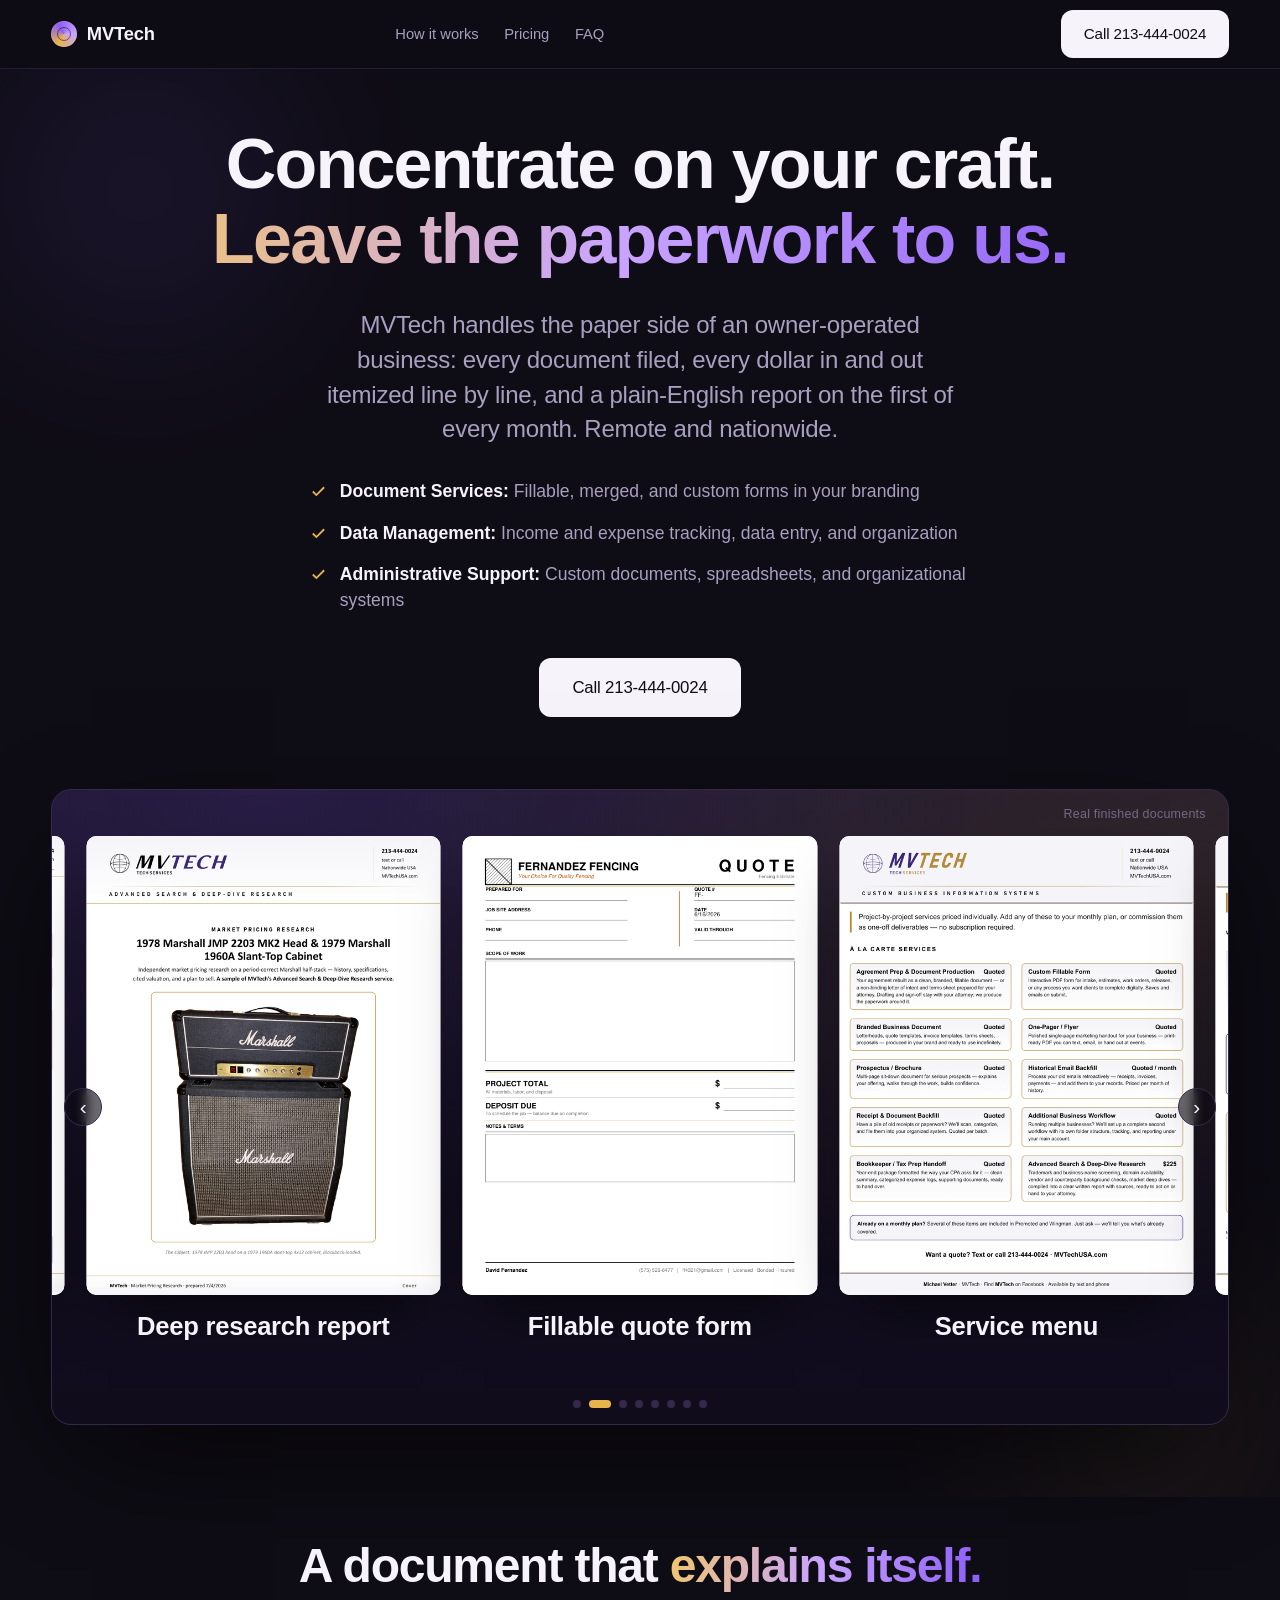
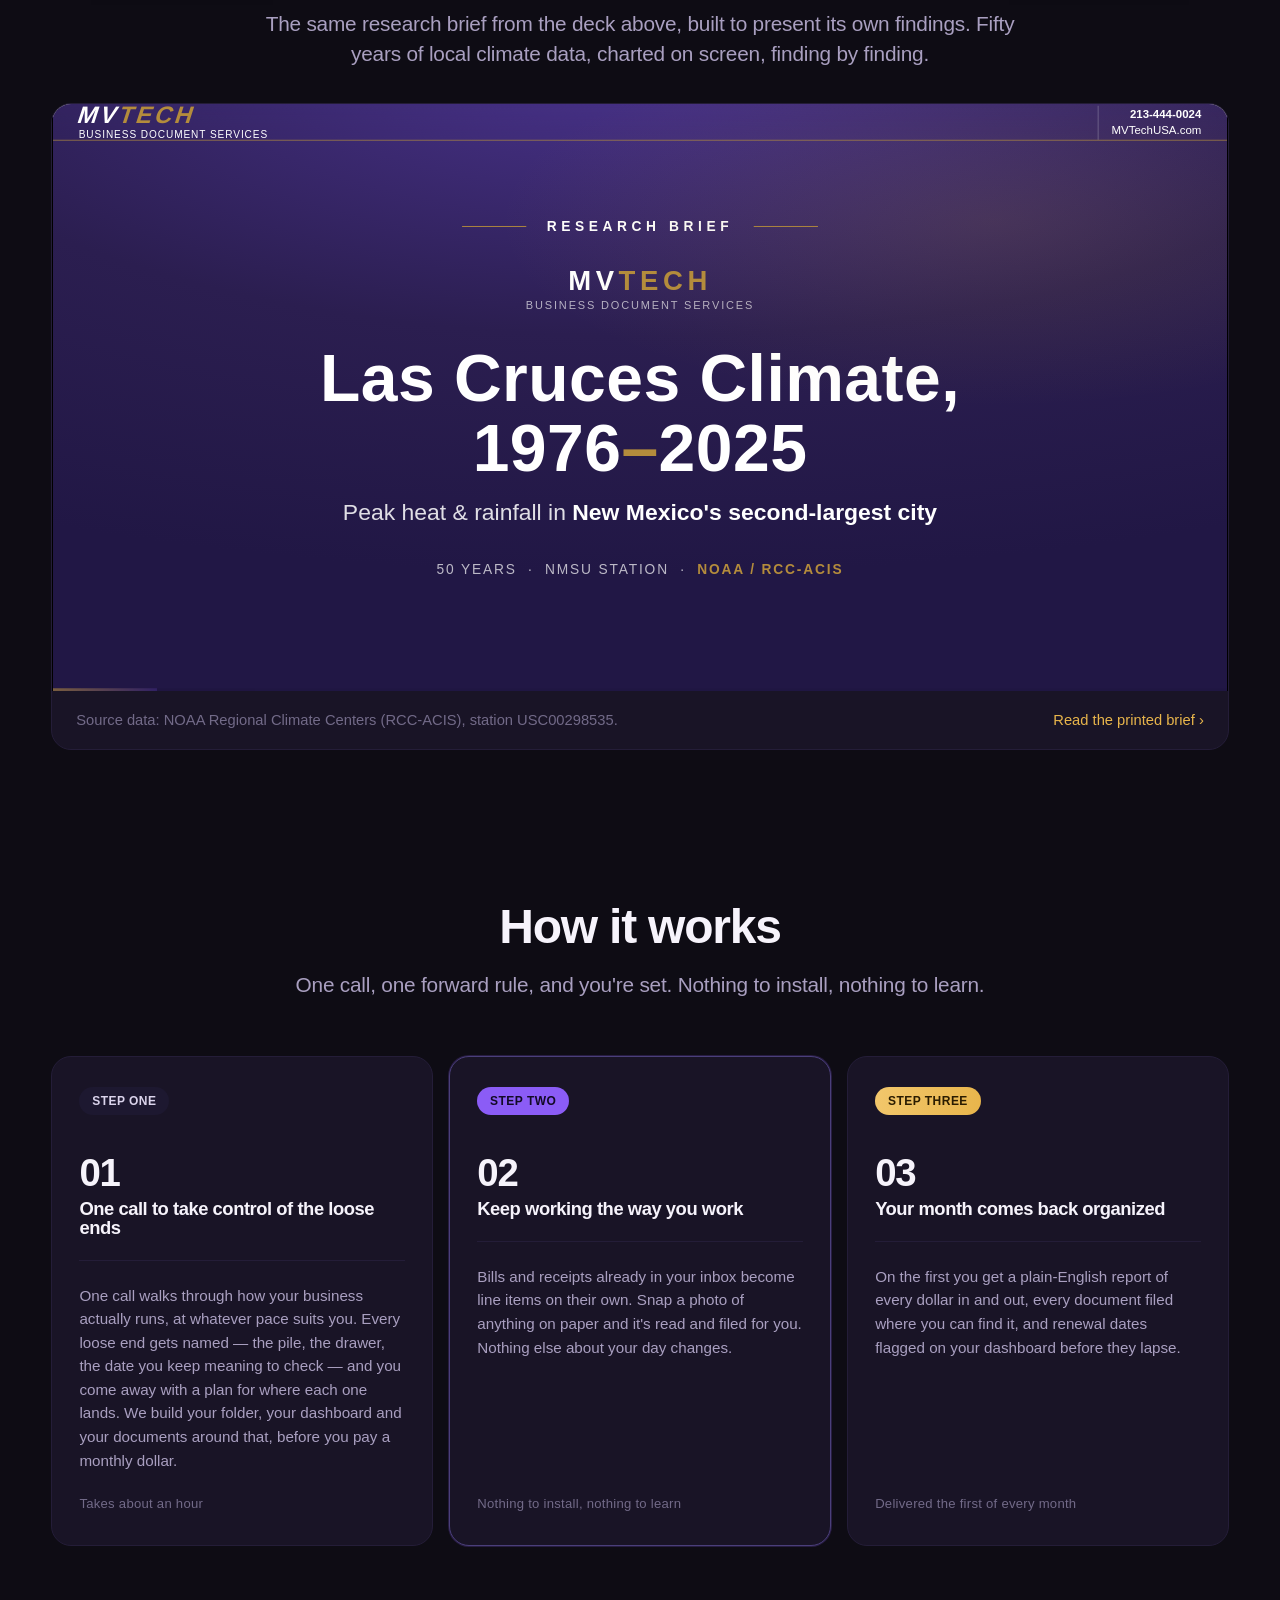
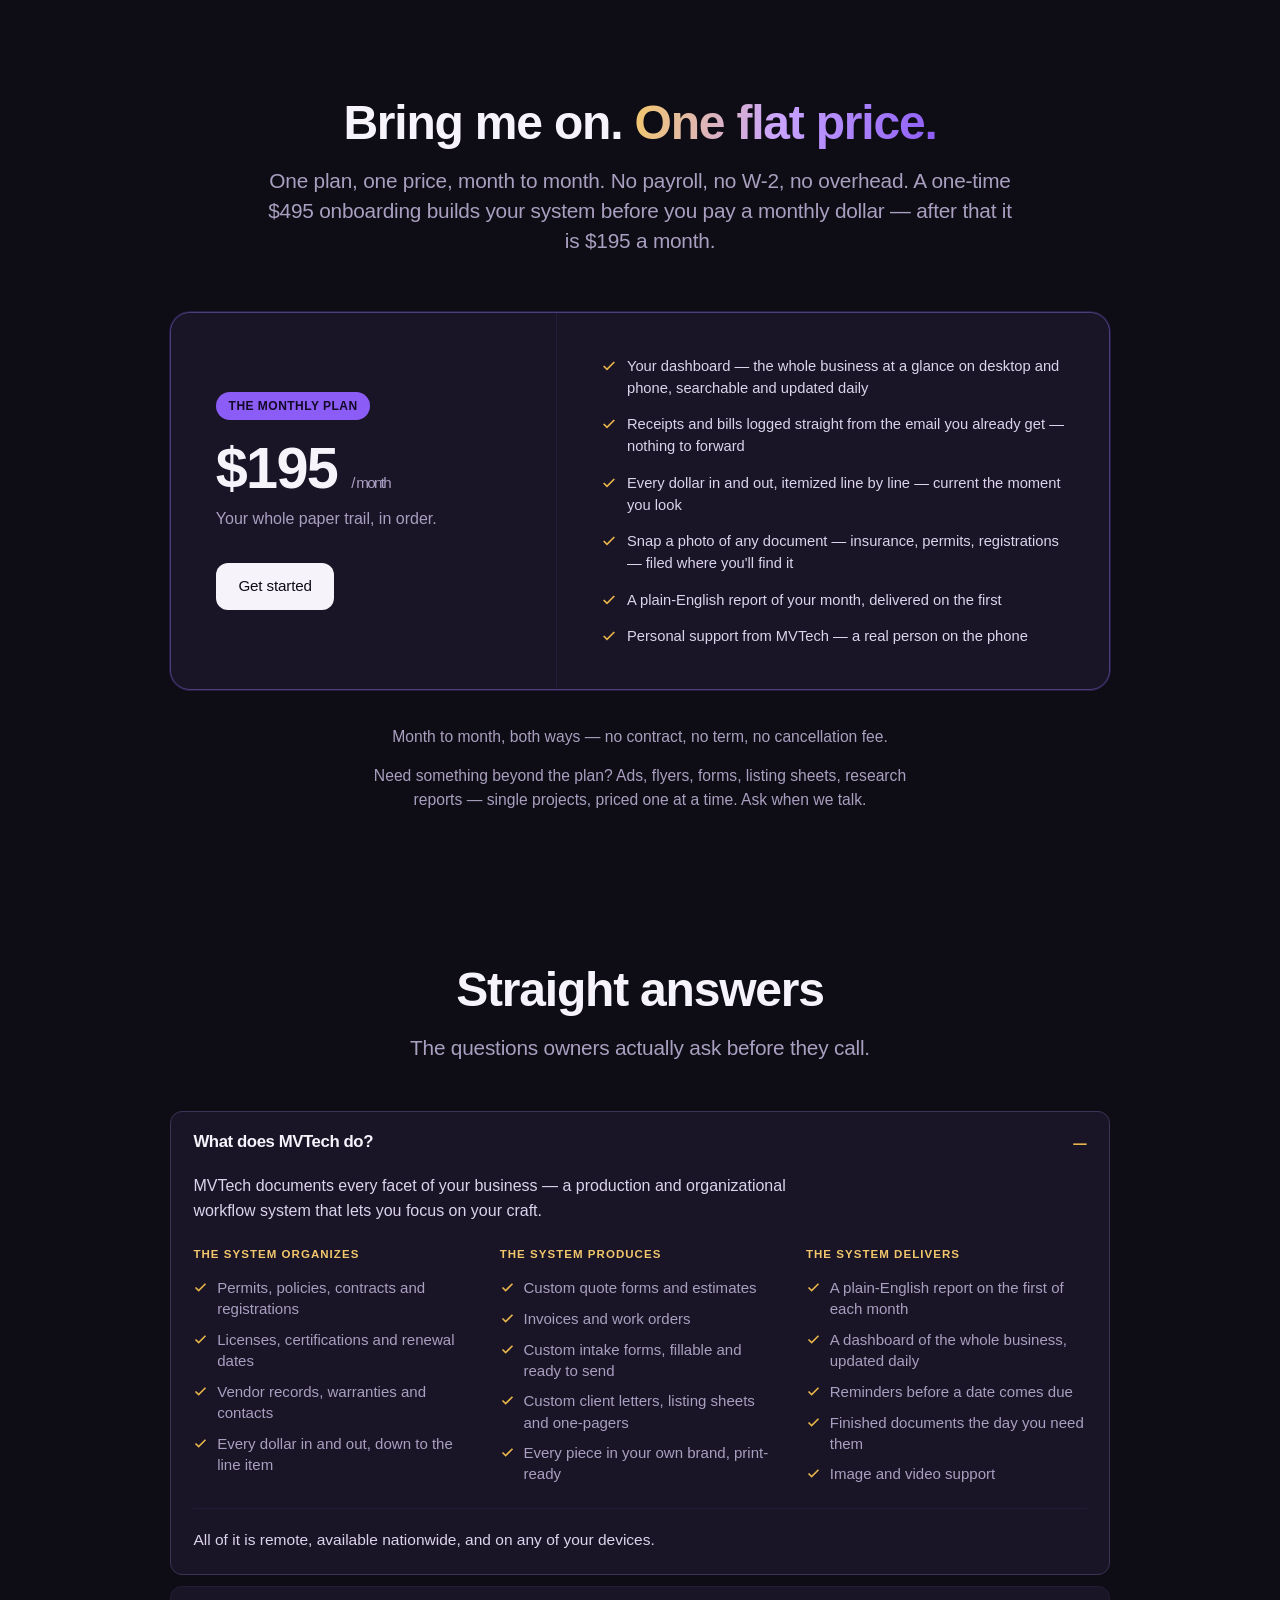
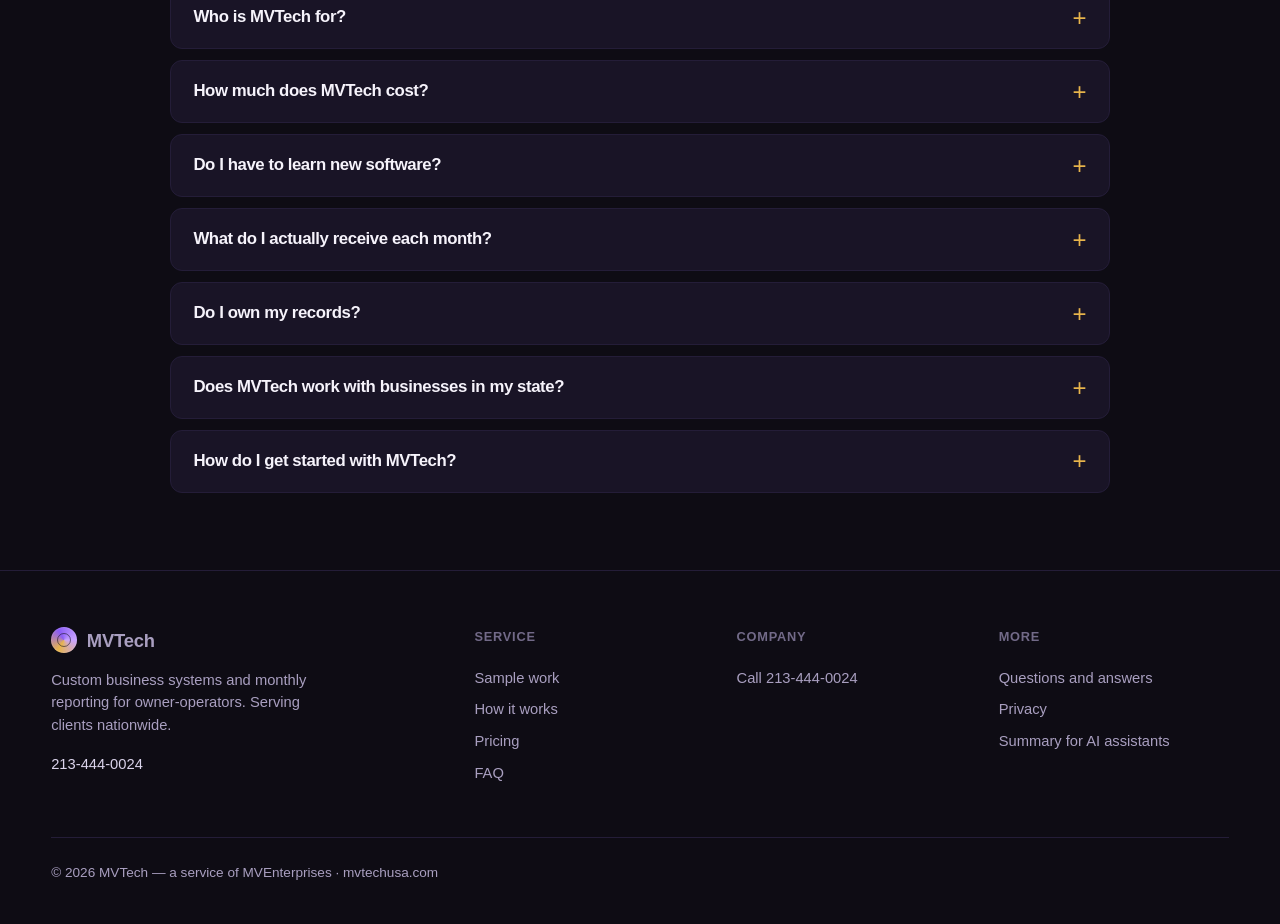
==== commit fcc53516: "Rotate live site to skin1-original" ====
--- a/index.html
+++ b/index.html
@@ -3,8 +3,8 @@
 <head>
 <meta charset="UTF-8">
 <meta name="viewport" content="width=device-width, initial-scale=1.0">
-<!-- MVTECH-HEAD-BLOCK: canonical search/AI head. Source: _shared/head-block.html.
-     Do not edit inside a skin - edit _shared and re-run: .\deploy-skin.ps1 -Head -->
+<!-- MVTECH-HEAD-BLOCK: canonical search/AI head. Source: _skins/HEAD-BLOCK.html.
+     Do not edit inside a skin - edit _skins/HEAD-BLOCK.html and re-run: .\deploy-skin.ps1 -Head -->
 <title>Business Paperwork &amp; Receipt Tracking for Owner-Operators | MVTech</title>
 <meta name="description" content="Business paperwork filed, every dollar tracked line by line, and a plain-English report every month — for owner-operators nationwide. Nothing to install, nothing to learn.">
 <meta name="keywords" content="business paperwork help, receipt tracking service, itemized expense tracking, small business bookkeeping, income tracking, monthly financial reports, document organization, license and permit renewal tracking, invoice and quote creation, fillable forms, owner-operator operations, fractional operations, remote, nationwide">
@@ -209,8 +209,8 @@
         {
           "@type": "HowToStep",
           "position": 1,
-          "name": "One call to set it up",
-          "text": "One call walks through how your business actually runs, at whatever pace suits you. We set up your folder, your dashboard and your documents around that — before you pay a monthly dollar."
+          "name": "One call to take control of the loose ends",
+          "text": "One call walks through how your business actually runs, at whatever pace suits you. Every loose end gets named, and you come away with a plan for where each one lands. We set up your folder, your dashboard and your documents around that — before you pay a monthly dollar."
         },
         {
           "@type": "HowToStep",
@@ -752,8 +752,8 @@
       <article class="step reveal">
         <span class="tier t1">STEP ONE</span>
         <div class="stepno">01</div>
-        <h3>One call to set it up</h3>
-        <p>One call walks through how your business actually runs, at whatever pace suits you. We build your folder, your dashboard and your documents around that — before you pay a monthly dollar.</p>
+        <h3>One call to take control of the loose ends</h3>
+        <p>One call walks through how your business actually runs, at whatever pace suits you. Every loose end gets named — the pile, the drawer, the date you keep meaning to check — and you come away with a plan for where each one lands. We build your folder, your dashboard and your documents around that, before you pay a monthly dollar.</p>
         <div class="stepfoot">Takes about an hour</div>
       </article>
       <article class="step feature reveal">
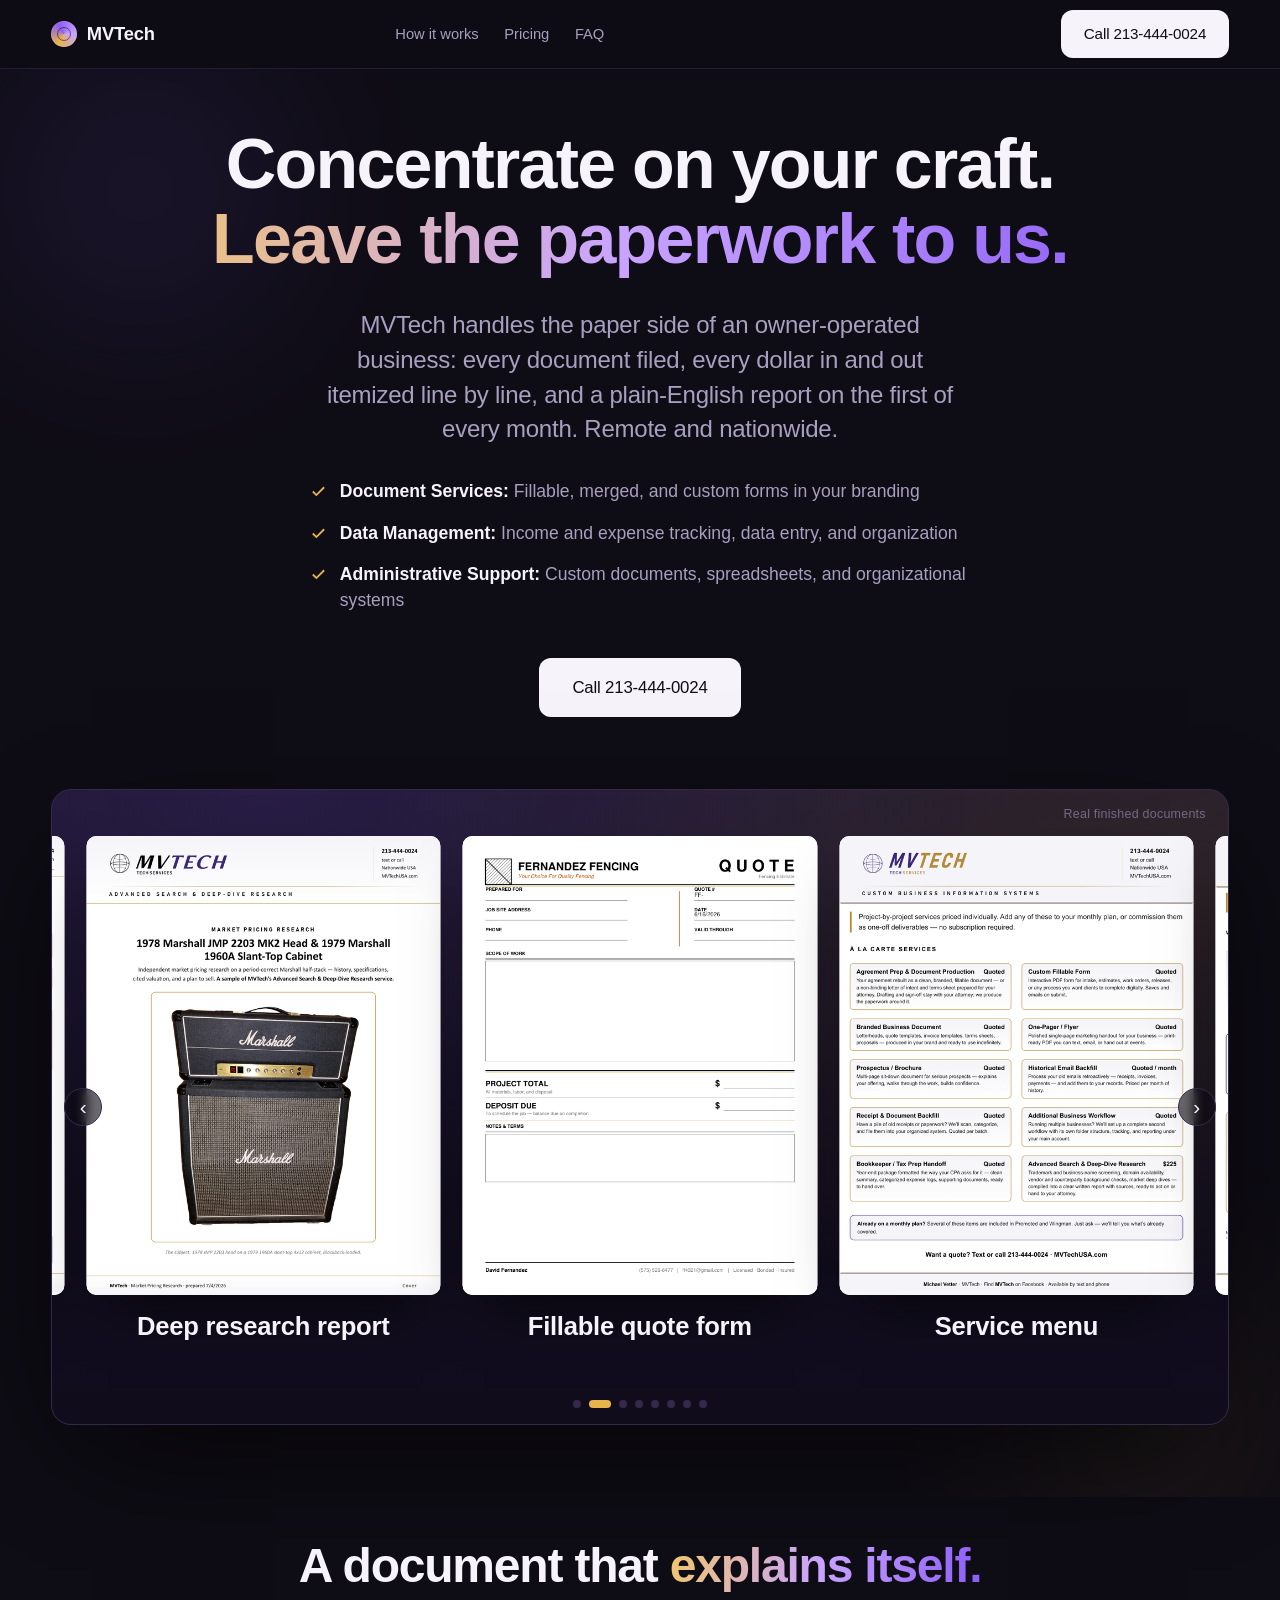
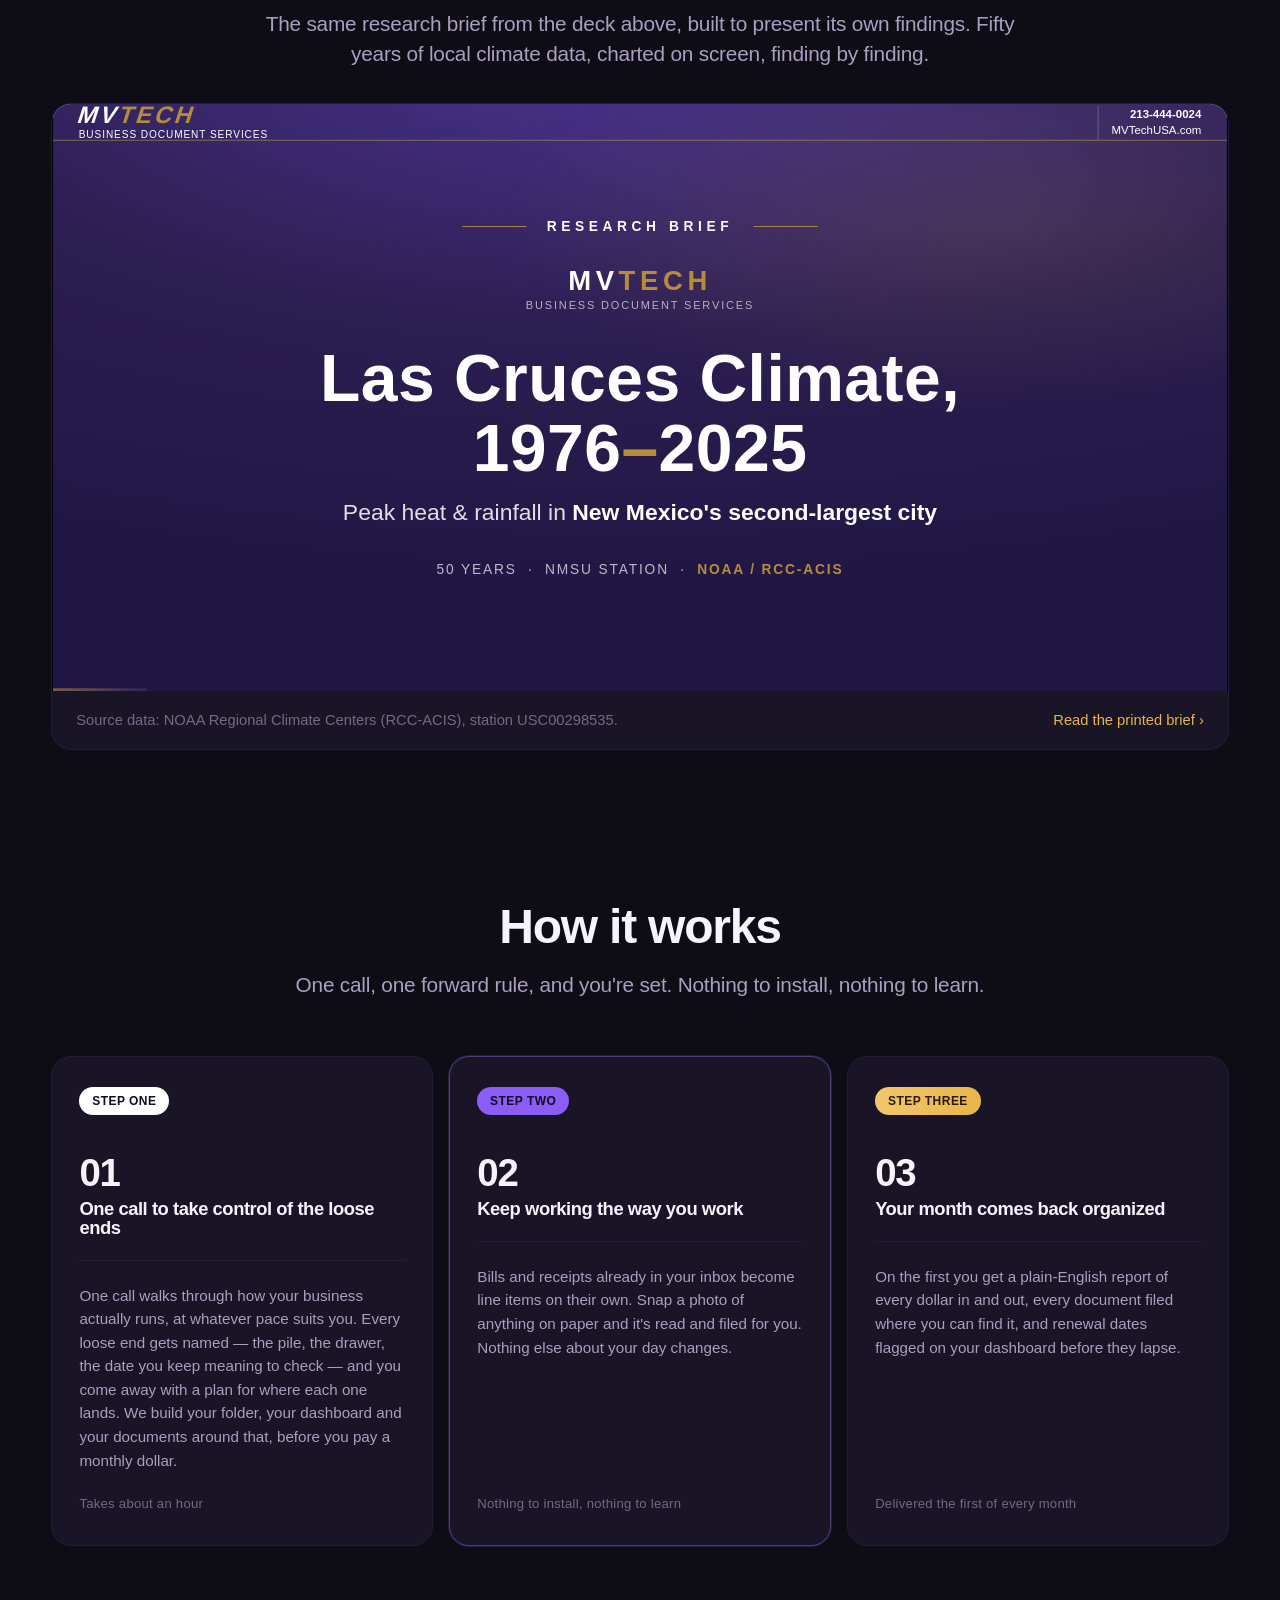
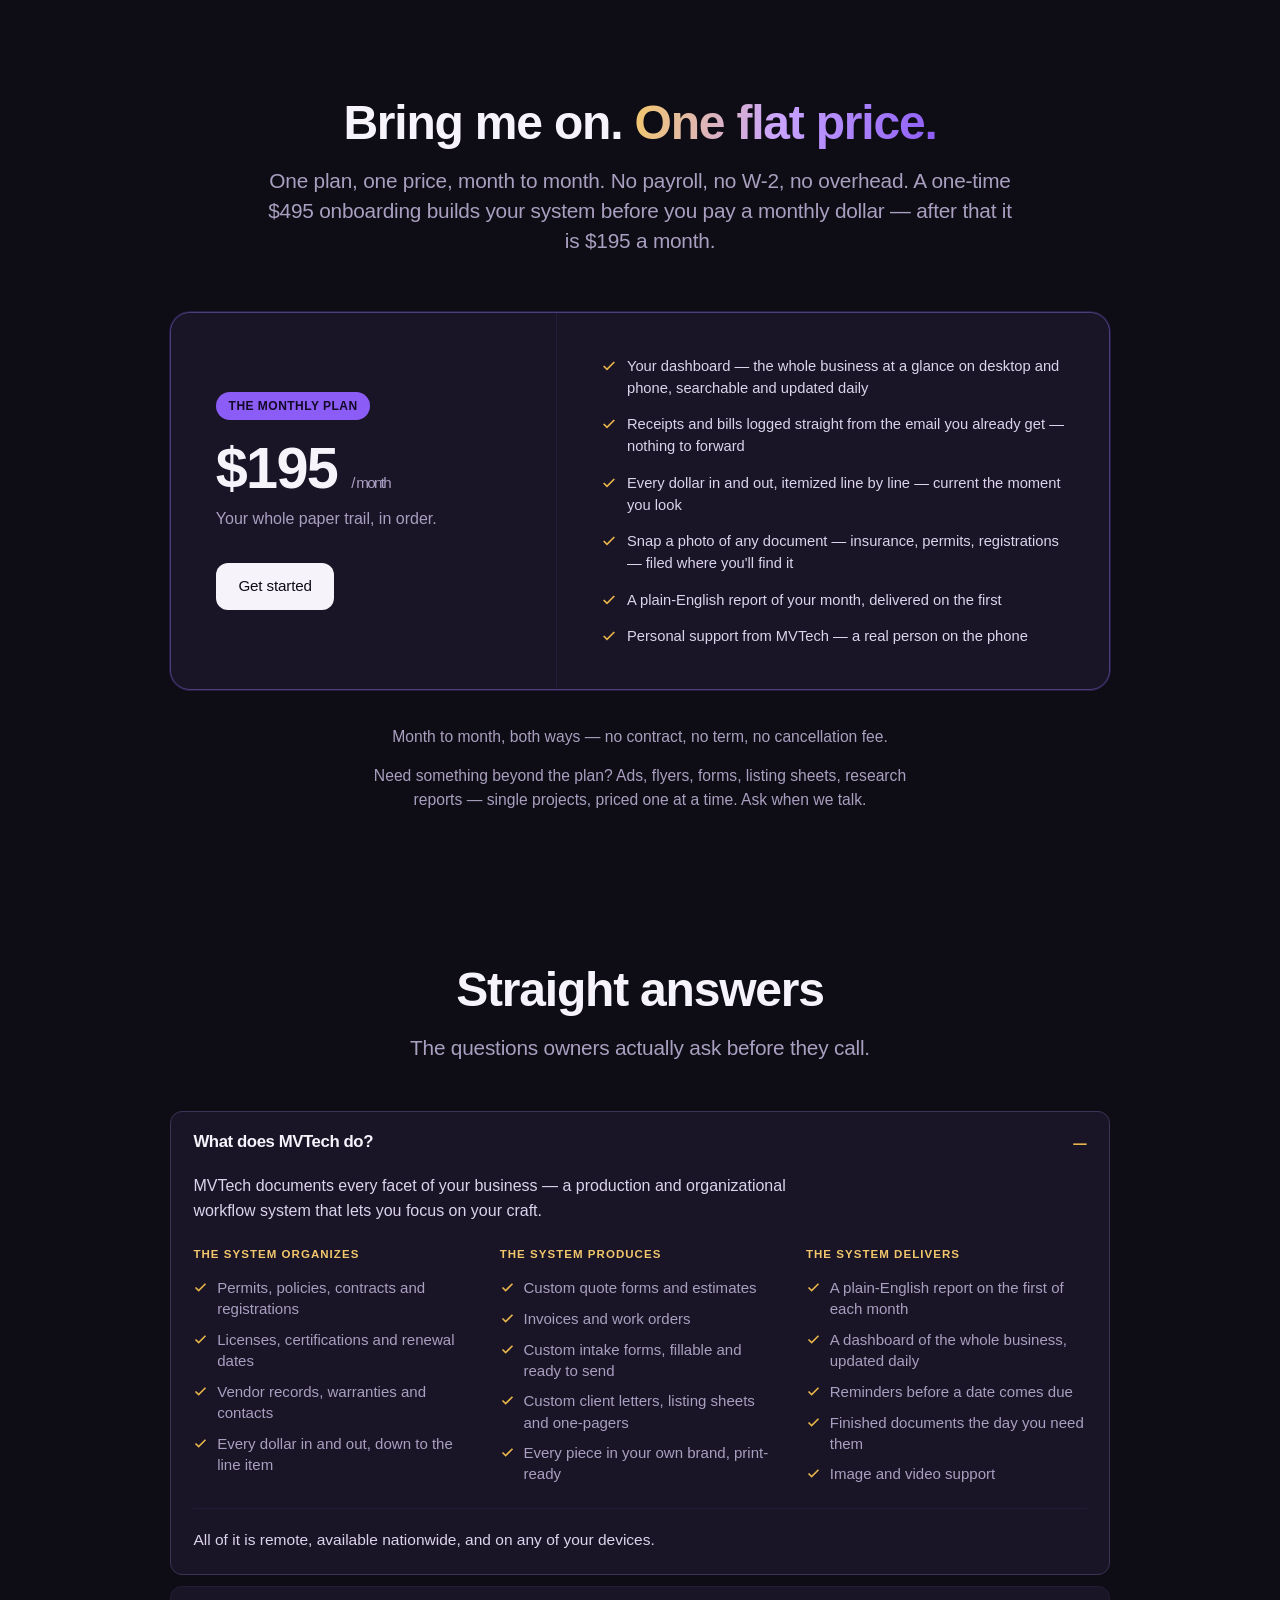
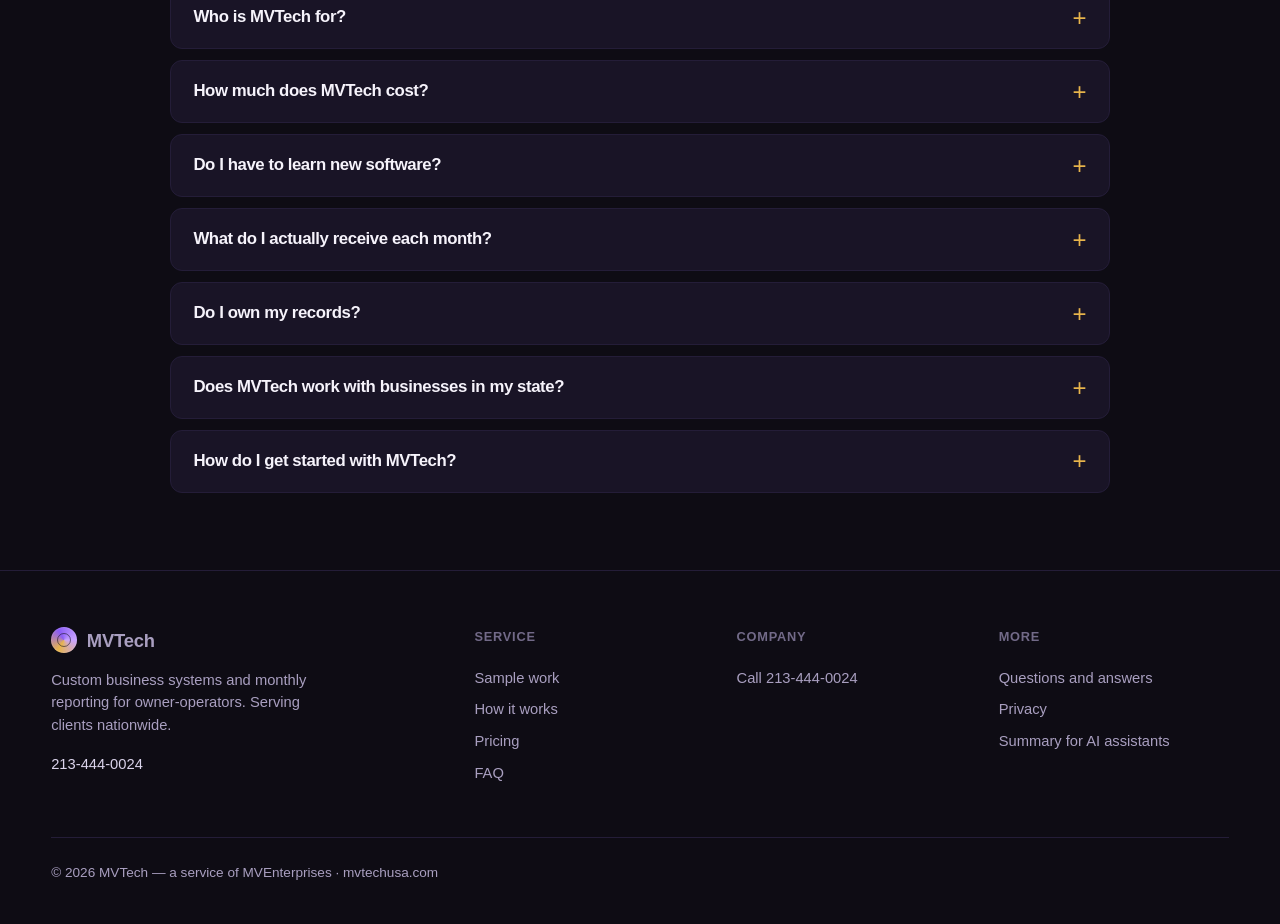
==== commit e44d9efb: "Rotate live site to skin1-original" ====
--- a/index.html
+++ b/index.html
@@ -588,7 +588,7 @@
 .pcard.feature{border-color:#4a3f7a;box-shadow:0 0 0 1px rgba(139,92,246,.2)}
 .tier{align-self:flex-start;font-size:.75rem;font-weight:600;letter-spacing:.04em;
   padding:.32rem .8rem;border-radius:var(--r-pill);margin-bottom:1.3rem;display:inline-flex;gap:.5rem;align-items:center}
-.tier.t1{background:var(--card-2);color:var(--ink-2)}
+.tier.t1{background:#fff;color:#120a26}
 .tier.t2{background:var(--violet);color:#120a26}
 .tier.t3{background:var(--grad-gold);color:#2a1c00}
 .tier .pop{font-weight:600;opacity:.85}
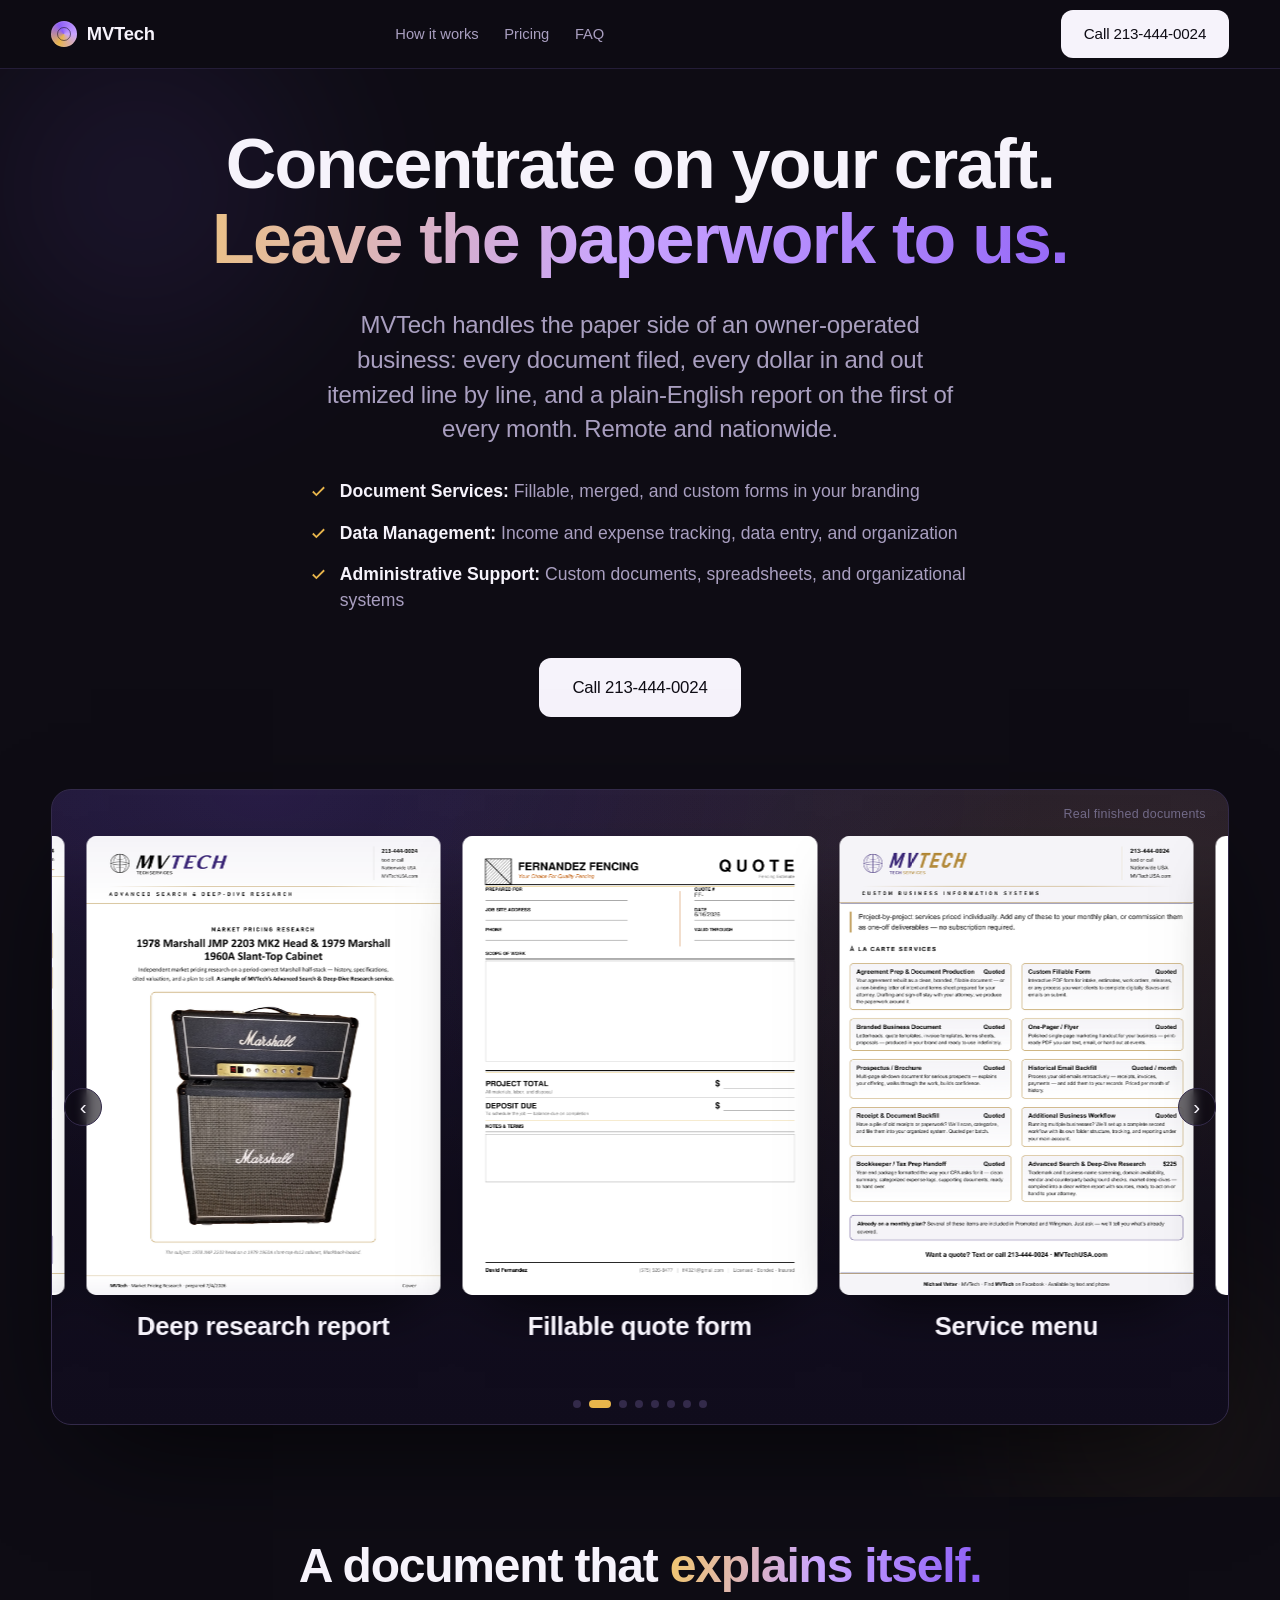
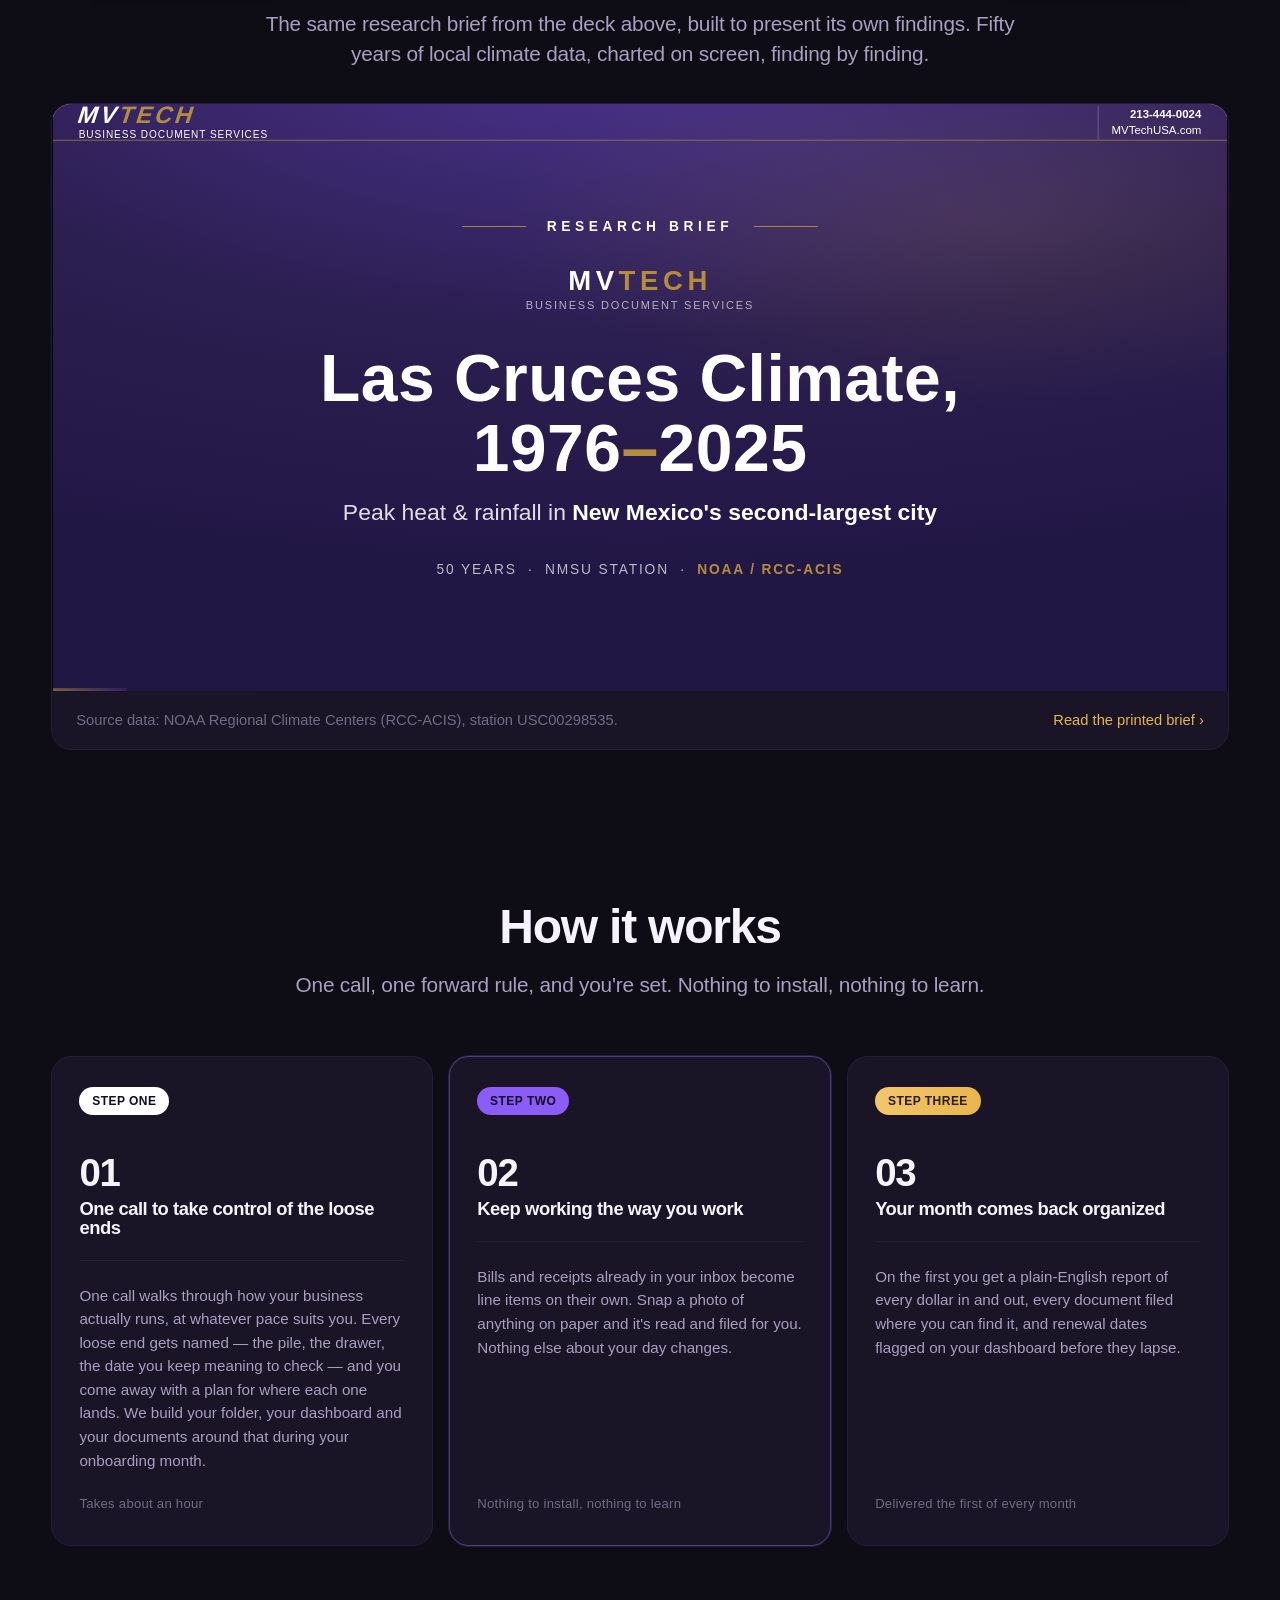
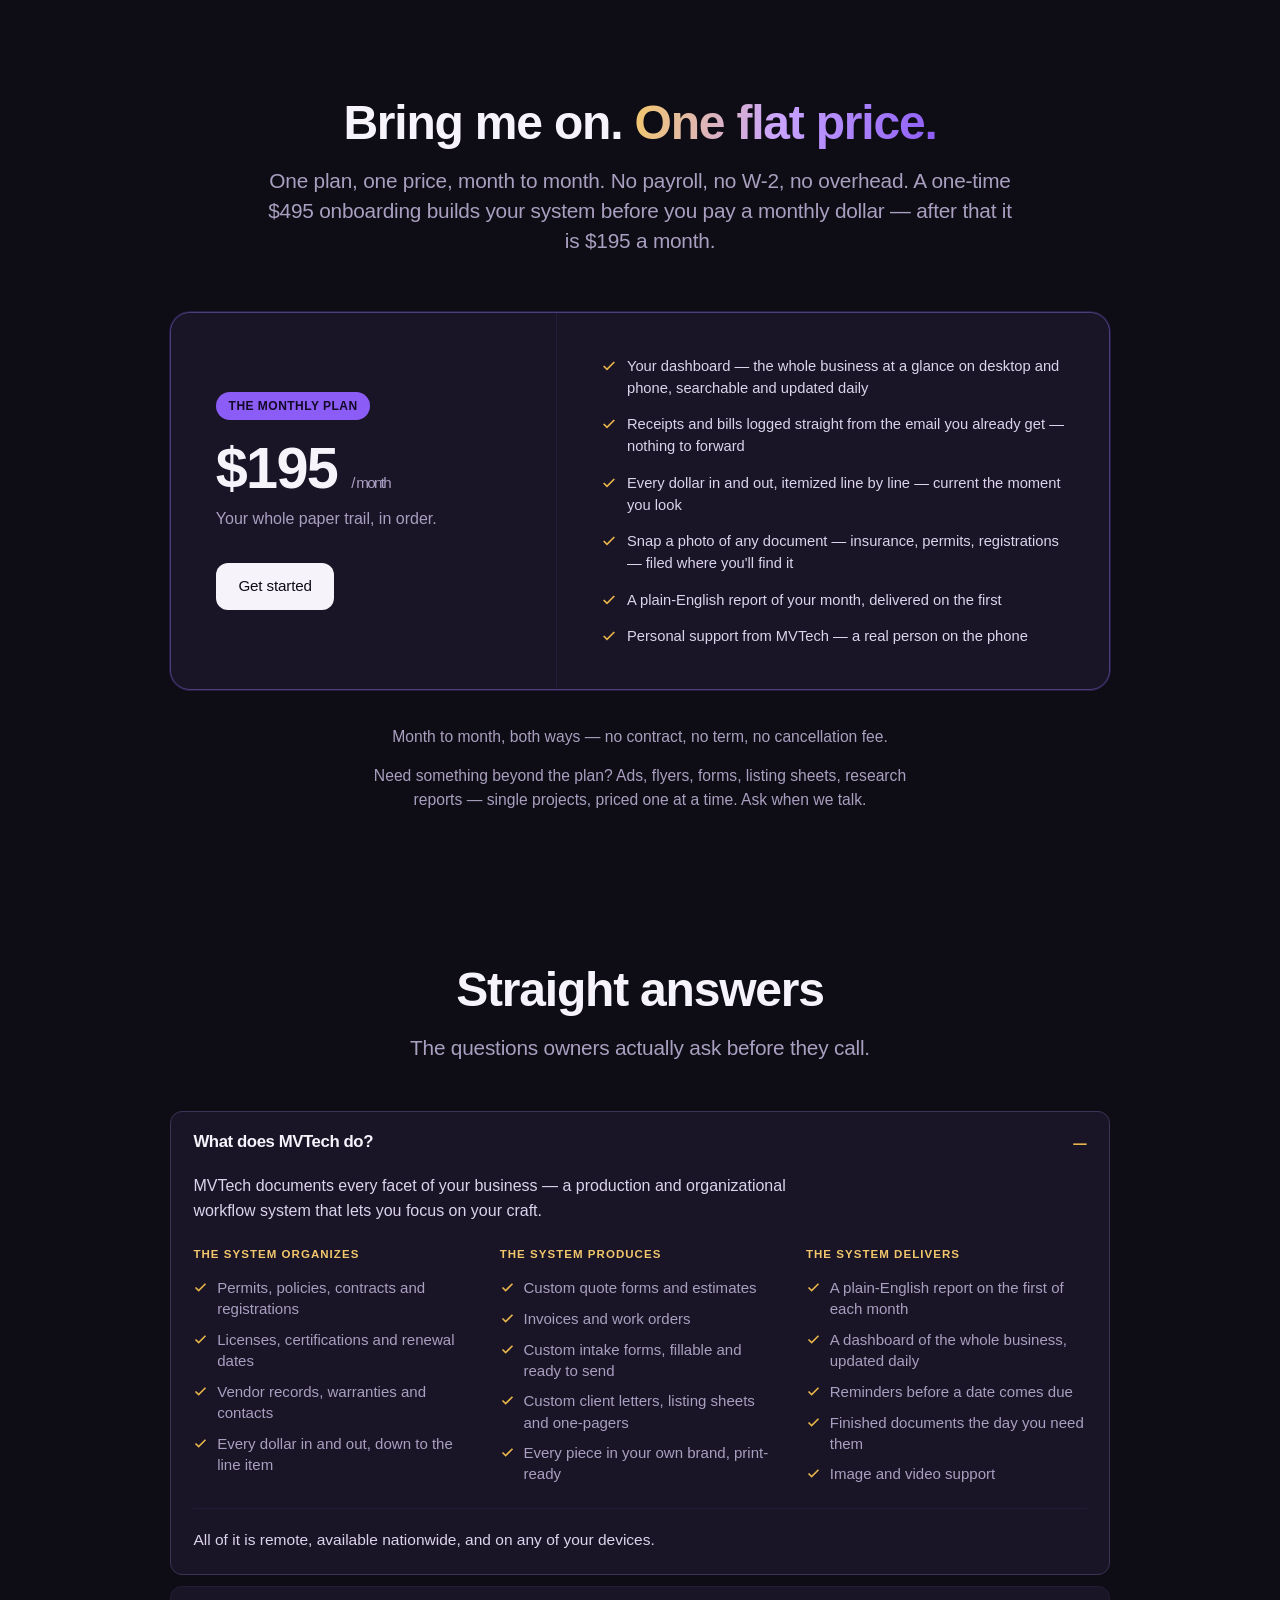
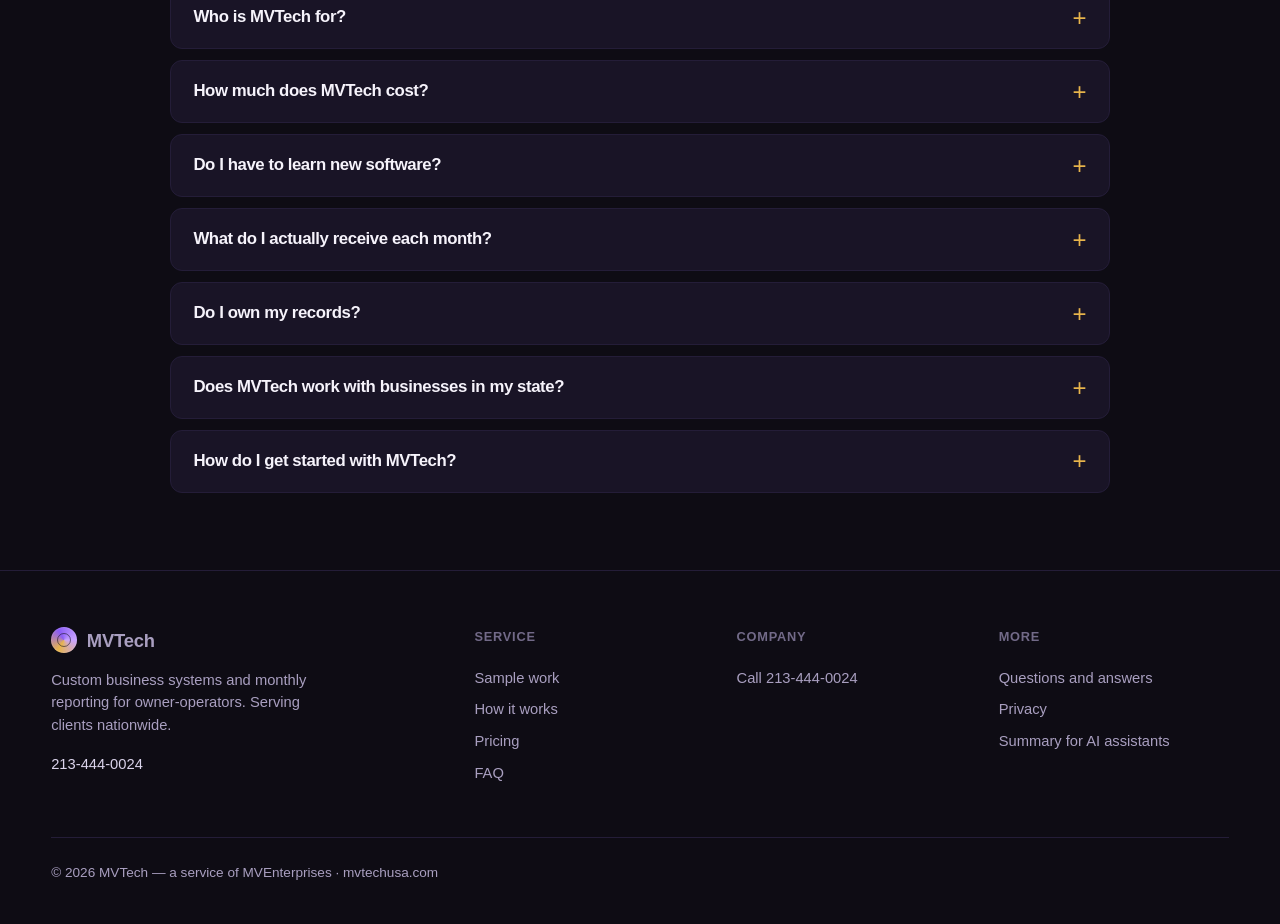
==== commit 14bc7b56: "Rotate live site to skin1-original" ====
--- a/index.html
+++ b/index.html
@@ -210,7 +210,7 @@
           "@type": "HowToStep",
           "position": 1,
           "name": "One call to take control of the loose ends",
-          "text": "One call walks through how your business actually runs, at whatever pace suits you. Every loose end gets named, and you come away with a plan for where each one lands. We set up your folder, your dashboard and your documents around that — before you pay a monthly dollar."
+          "text": "One call walks through how your business actually runs, at whatever pace suits you. Every loose end gets named, and you come away with a plan for where each one lands. We set up your folder, your dashboard and your documents around that during your onboarding month."
         },
         {
           "@type": "HowToStep",
@@ -753,7 +753,7 @@
         <span class="tier t1">STEP ONE</span>
         <div class="stepno">01</div>
         <h3>One call to take control of the loose ends</h3>
-        <p>One call walks through how your business actually runs, at whatever pace suits you. Every loose end gets named — the pile, the drawer, the date you keep meaning to check — and you come away with a plan for where each one lands. We build your folder, your dashboard and your documents around that, before you pay a monthly dollar.</p>
+        <p>One call walks through how your business actually runs, at whatever pace suits you. Every loose end gets named — the pile, the drawer, the date you keep meaning to check — and you come away with a plan for where each one lands. We build your folder, your dashboard and your documents around that during your onboarding month.</p>
         <div class="stepfoot">Takes about an hour</div>
       </article>
       <article class="step feature reveal">
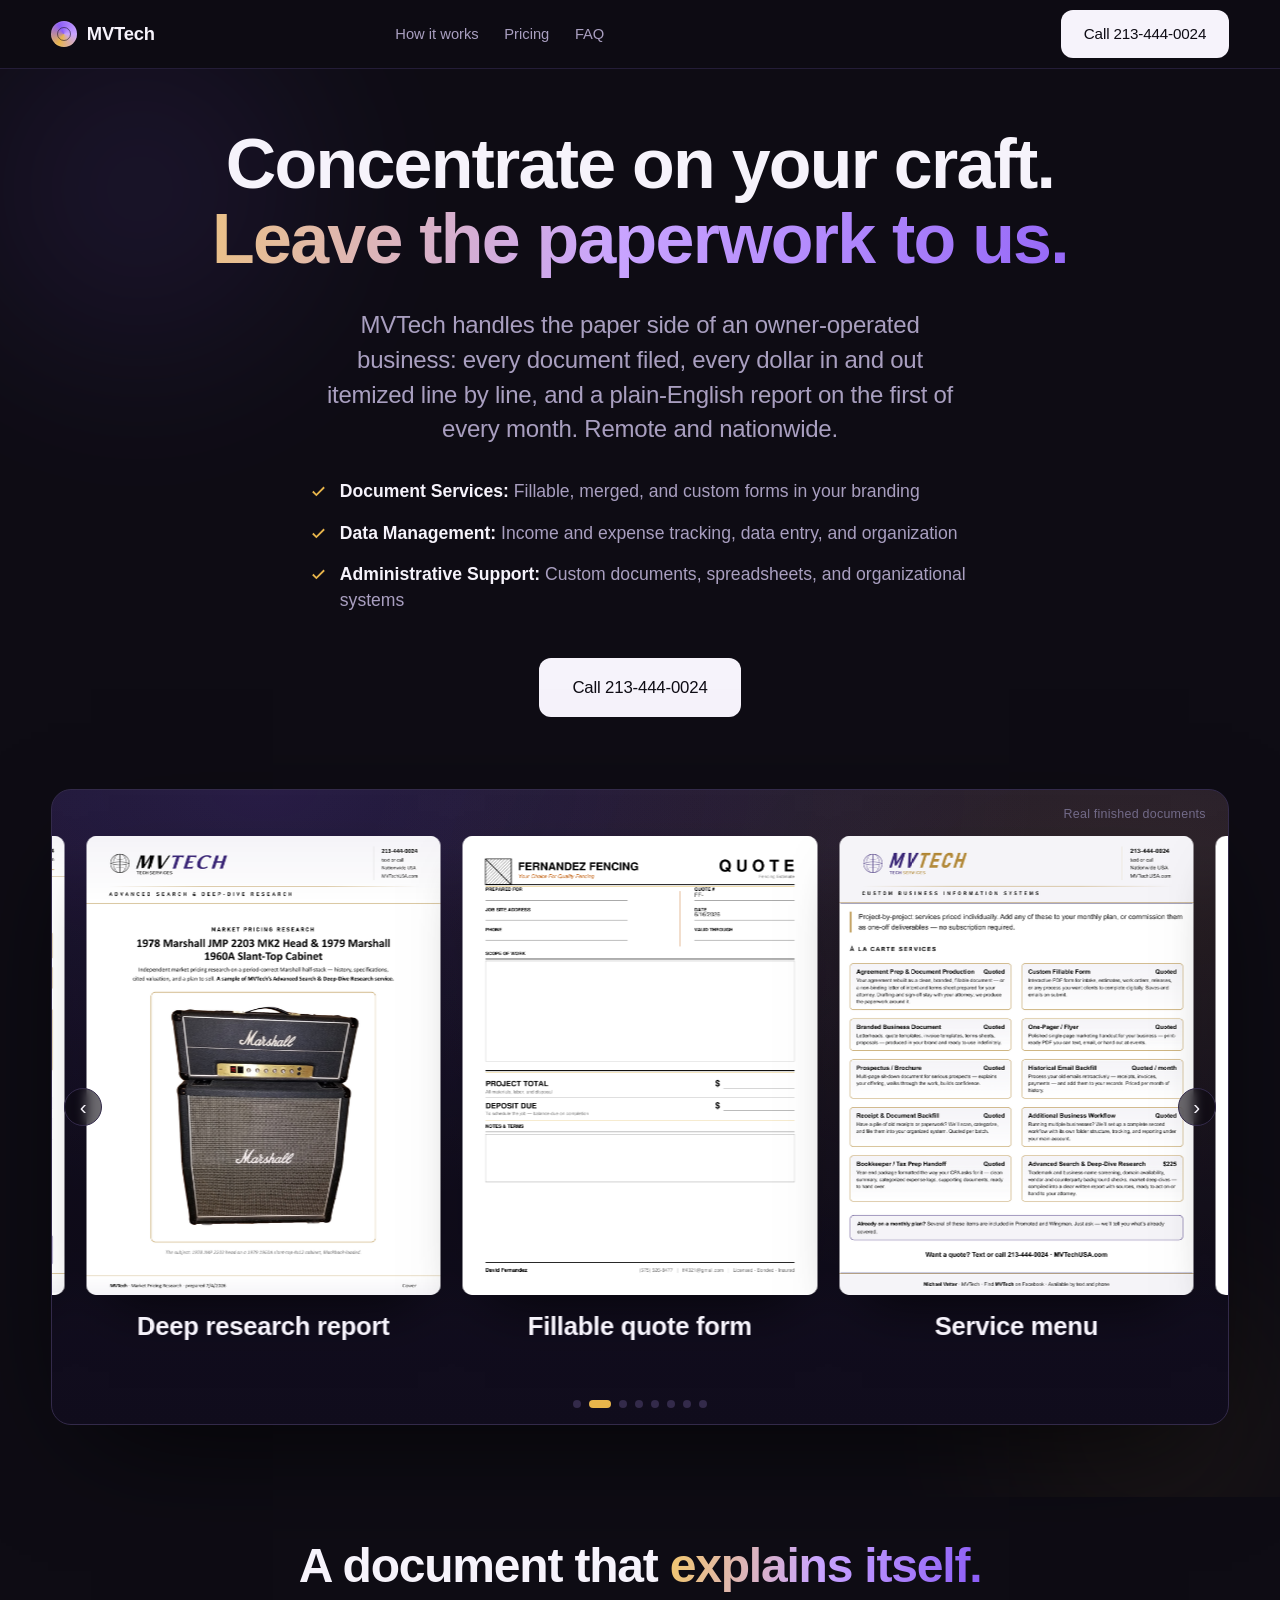
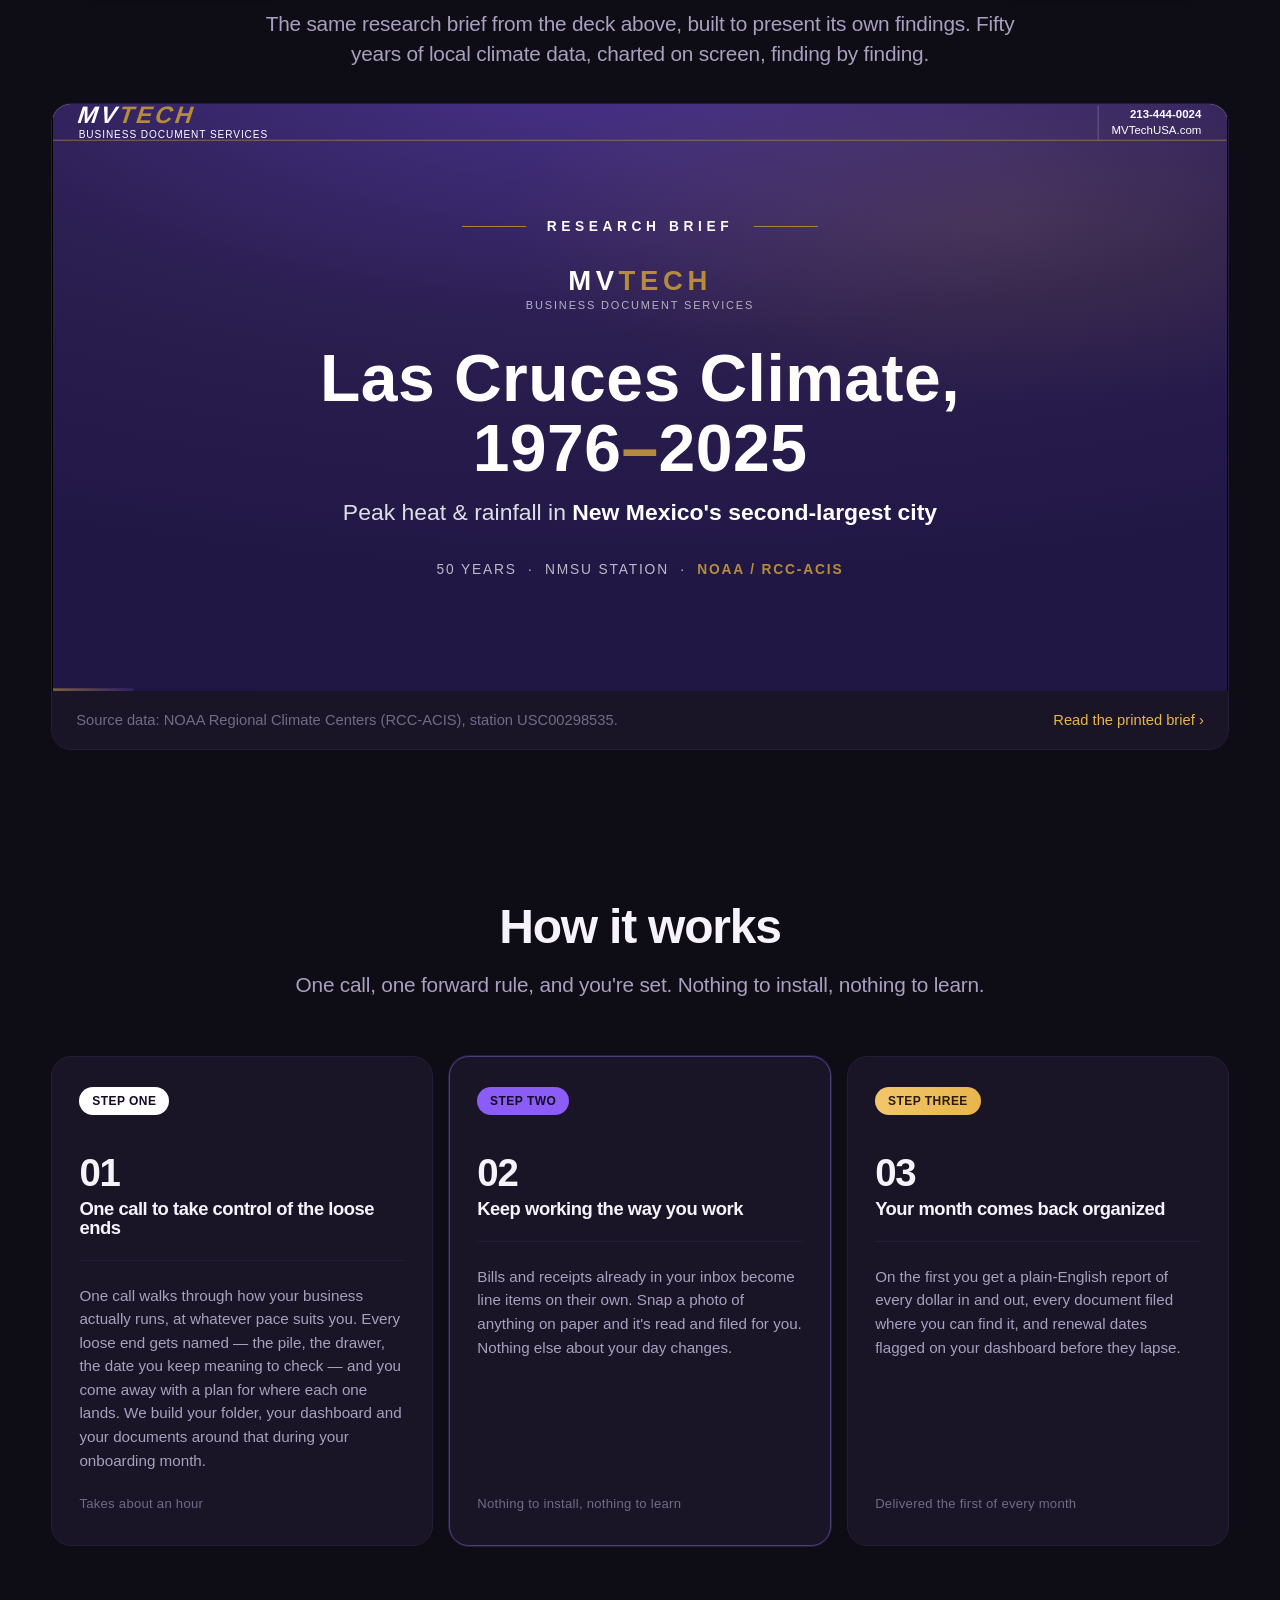
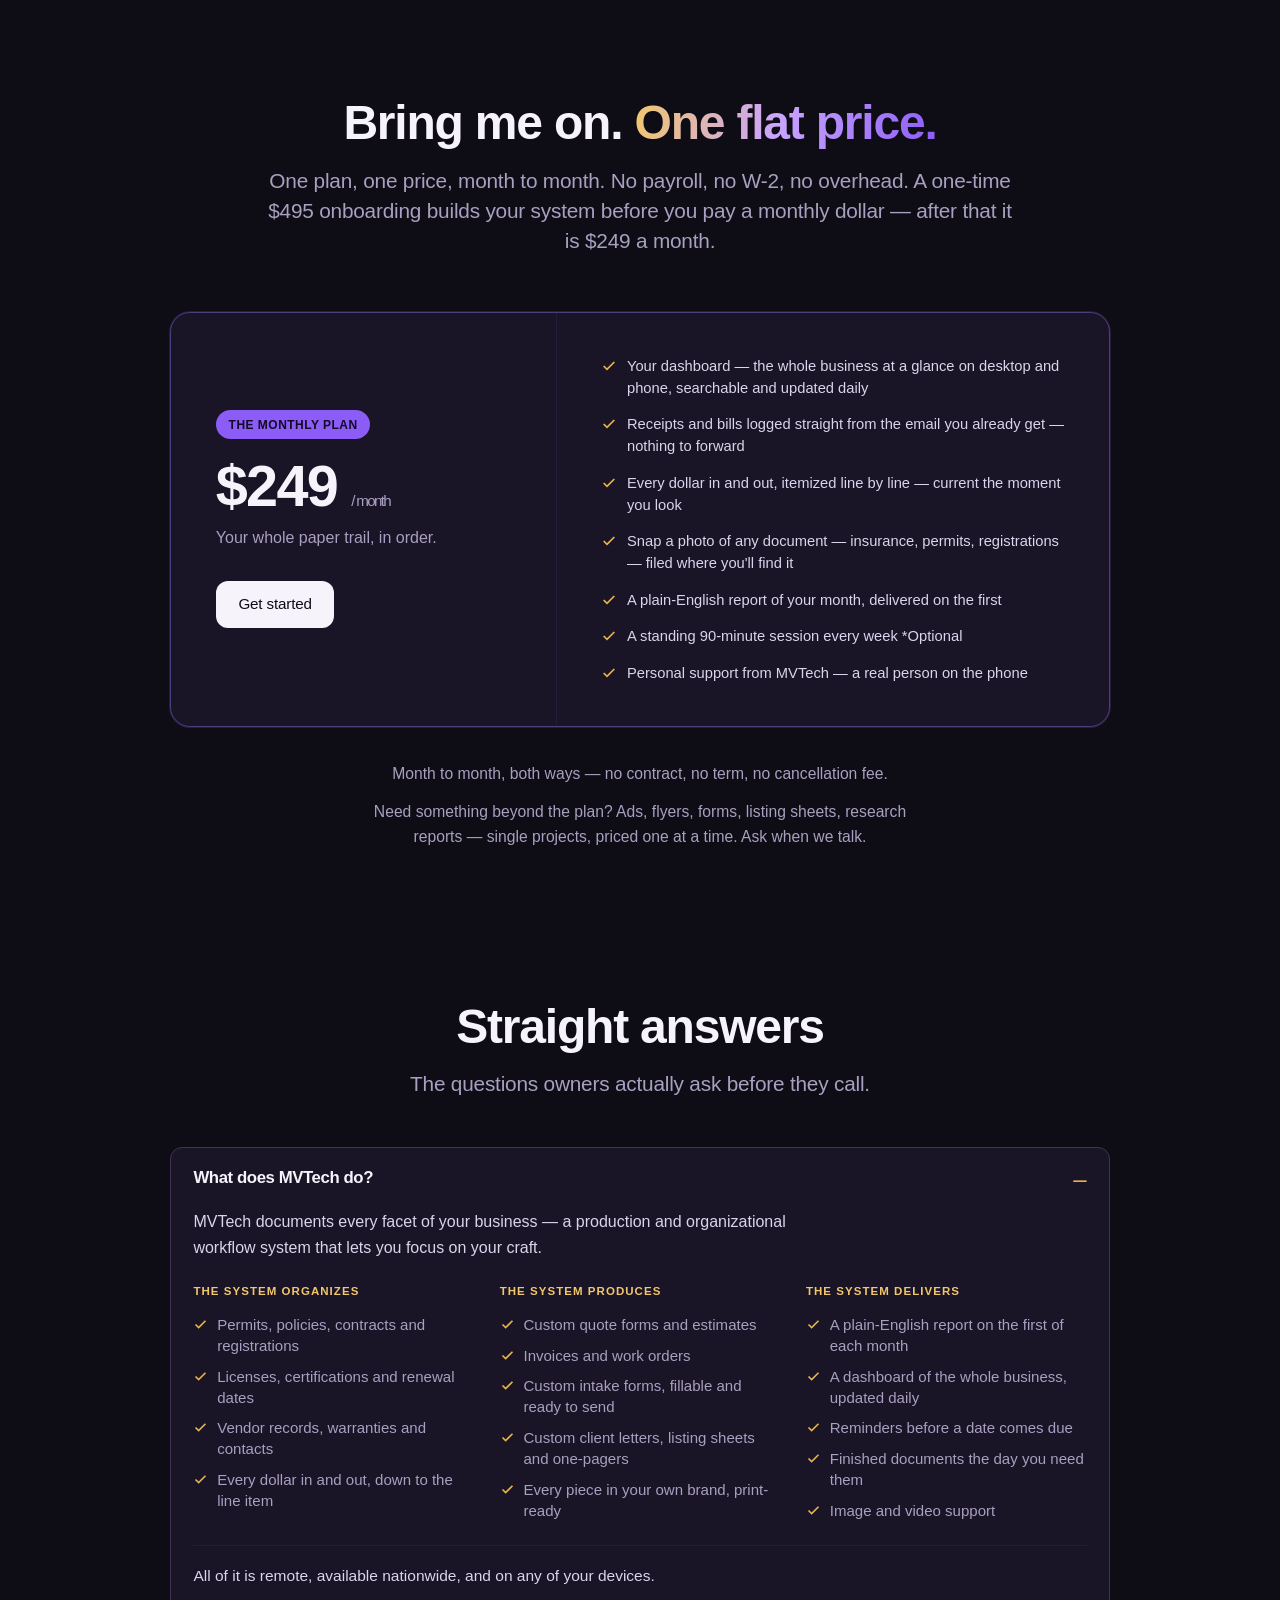
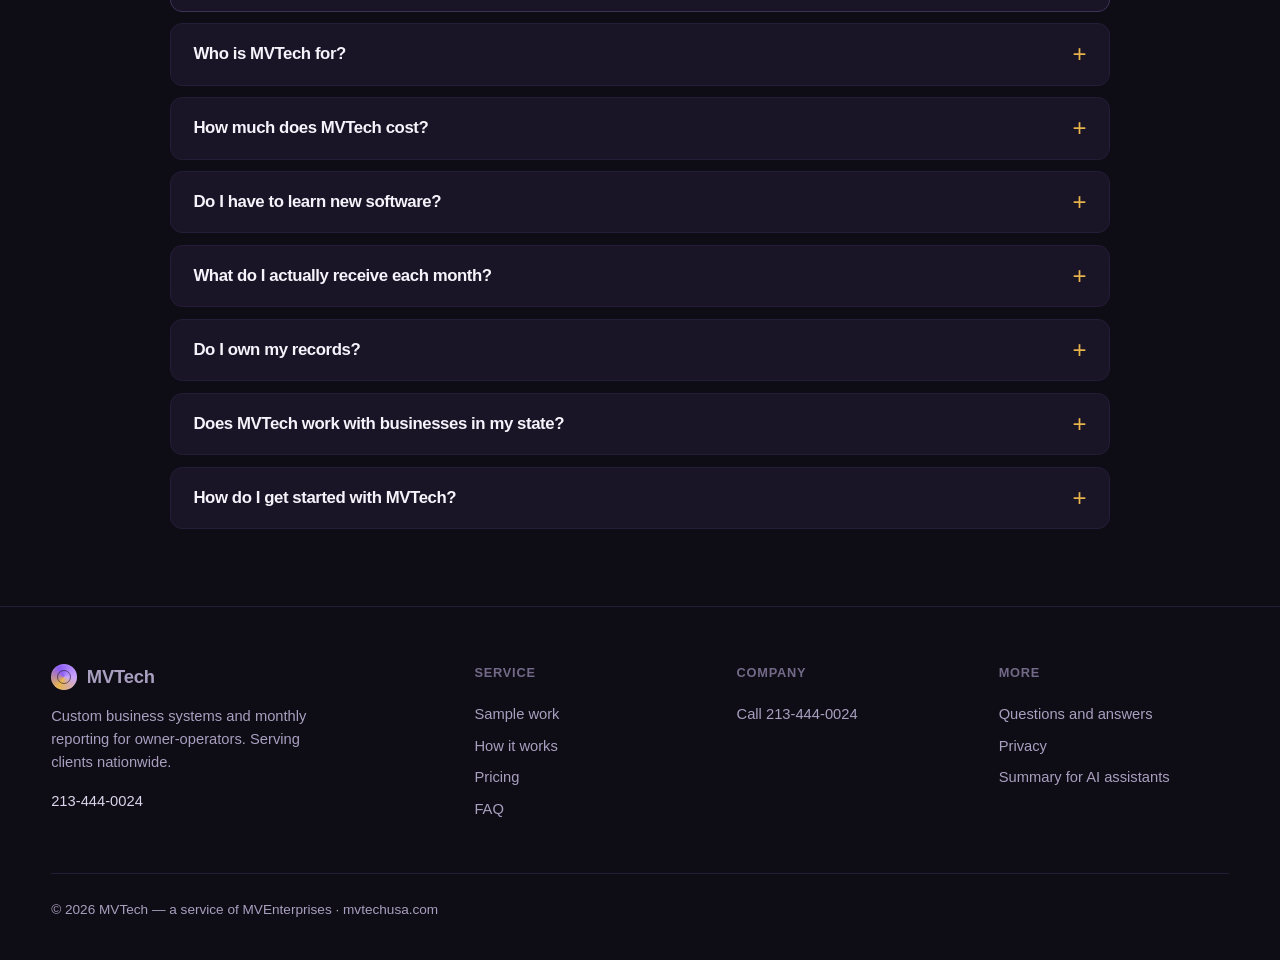
==== commit 14d3ae42: "Rotate live site to skin1-original  (applied 8/31/2026)" ====
--- a/index.html
+++ b/index.html
@@ -147,14 +147,14 @@
           {
             "@type": "Offer",
             "@id": "https://mvtechusa.com/#plan-monthly",
-            "price": "195",
+            "price": "249",
             "priceCurrency": "USD",
             "availability": "https://schema.org/InStock",
             "url": "https://mvtechusa.com/#pricing",
             "eligibleCustomerType": "https://schema.org/Business",
             "priceSpecification": {
               "@type": "UnitPriceSpecification",
-              "price": "195",
+              "price": "249",
               "priceCurrency": "USD",
               "unitCode": "MON",
               "billingIncrement": 1
@@ -175,7 +175,7 @@
           }
         ]
       },
-      "priceRange": "$195 per month, plus a one-time $495 onboarding"
+      "priceRange": "$249 per month, plus a one-time $495 onboarding"
     },
     {
       "@type": "Person",
@@ -251,7 +251,7 @@
           "name": "How much does MVTech cost?",
           "acceptedAnswer": {
             "@type": "Answer",
-            "text": "One plan at one flat price. A one-time $495 onboarding builds your system up front, then $195 a month. $495 setup — one time, before your first monthly dollar. $195 a month — the plan, month to month. No hourly billing and no per-document charges. The monthly price is the price, there is no contract and no term, and you can stop whenever you like. Single projects — ads, flyers, forms, listing sheets, research reports — are priced one at a time on top of the plan."
+            "text": "One plan at one flat price. A one-time $495 onboarding builds your system up front, then $249 a month. $495 setup — one time, before your first monthly dollar. $249 a month — the plan, month to month. A standing 90-minute session every week, optional. No hourly billing and no per-document charges. The monthly price is the price, there is no contract and no term, and you can stop whenever you like. Single projects — ads, flyers, forms, listing sheets, research reports — are priced one at a time on top of the plan."
           }
         },
         {
@@ -779,13 +779,13 @@
   <div class="wrap">
     <div class="center reveal">
       <h2>Bring me on. <span class="grad">One flat price.</span></h2>
-      <p class="lead">One plan, one price, month to month. No payroll, no W-2, no overhead. A one-time $495 onboarding builds your system before you pay a monthly dollar — after that it is $195 a month.</p>
+      <p class="lead">One plan, one price, month to month. No payroll, no W-2, no overhead. A one-time $495 onboarding builds your system before you pay a monthly dollar — after that it is $249 a month.</p>
     </div>
     <div class="prices solo">
       <article class="pcard feature reveal">
         <div class="pcell pcell-main">
         <span class="tier t2">THE MONTHLY PLAN</span>
-        <div class="price">$195 <span>/ month</span></div>
+        <div class="price">$249 <span>/ month</span></div>
         <div class="psub">Your whole paper trail, in order.</div>
         <a class="btn btn-primary" href="tel:12134440024">Get started</a>
         </div>
@@ -796,6 +796,7 @@
           <li><svg width="16" height="16" viewBox="0 0 24 24" fill="none" stroke="currentColor" stroke-width="2.6"><path d="M20 6 9 17l-5-5"/></svg>Every dollar in and out, itemized line by line — current the moment you look</li>
           <li><svg width="16" height="16" viewBox="0 0 24 24" fill="none" stroke="currentColor" stroke-width="2.6"><path d="M20 6 9 17l-5-5"/></svg>Snap a photo of any document — insurance, permits, registrations — filed where you'll find it</li>
           <li><svg width="16" height="16" viewBox="0 0 24 24" fill="none" stroke="currentColor" stroke-width="2.6"><path d="M20 6 9 17l-5-5"/></svg>A plain-English report of your month, delivered on the first</li>
+          <li><svg width="16" height="16" viewBox="0 0 24 24" fill="none" stroke="currentColor" stroke-width="2.6"><path d="M20 6 9 17l-5-5"/></svg>A standing 90-minute session every week *Optional</li>
           <li><svg width="16" height="16" viewBox="0 0 24 24" fill="none" stroke="currentColor" stroke-width="2.6"><path d="M20 6 9 17l-5-5"/></svg>Personal support from MVTech — a real person on the phone</li>
         </ul>
         </div>
@@ -824,7 +825,7 @@
       </details>
       <details>
         <summary><h3>How much does MVTech cost?</h3></summary>
-        <div class="ans wide"><p class="ansintro">One plan at one flat price — a one-time $495 onboarding builds your system up front, then $195 a month.</p><ul class="syslist"><li><svg width="15" height="15" viewBox="0 0 24 24" fill="none" stroke="currentColor" stroke-width="2.6"><path d="M20 6 9 17l-5-5"/></svg>$495 setup — one time, before your first monthly dollar</li><li><svg width="15" height="15" viewBox="0 0 24 24" fill="none" stroke="currentColor" stroke-width="2.6"><path d="M20 6 9 17l-5-5"/></svg>$195 a month — the plan, month to month</li><li><svg width="15" height="15" viewBox="0 0 24 24" fill="none" stroke="currentColor" stroke-width="2.6"><path d="M20 6 9 17l-5-5"/></svg>Single projects — ads, flyers, forms, research reports — priced one at a time</li></ul><p class="ansfoot">No hourly billing and no per-document charges. The monthly price is the price, there is no contract and no term, and you can stop whenever you like.</p></div>
+        <div class="ans wide"><p class="ansintro">One plan at one flat price — a one-time $495 onboarding builds your system up front, then $249 a month.</p><ul class="syslist"><li><svg width="15" height="15" viewBox="0 0 24 24" fill="none" stroke="currentColor" stroke-width="2.6"><path d="M20 6 9 17l-5-5"/></svg>$495 setup — one time, before your first monthly dollar</li><li><svg width="15" height="15" viewBox="0 0 24 24" fill="none" stroke="currentColor" stroke-width="2.6"><path d="M20 6 9 17l-5-5"/></svg>$249 a month — the plan, month to month</li><li><svg width="15" height="15" viewBox="0 0 24 24" fill="none" stroke="currentColor" stroke-width="2.6"><path d="M20 6 9 17l-5-5"/></svg>A standing 90-minute session every week *Optional</li><li><svg width="15" height="15" viewBox="0 0 24 24" fill="none" stroke="currentColor" stroke-width="2.6"><path d="M20 6 9 17l-5-5"/></svg>Single projects — ads, flyers, forms, research reports — priced one at a time</li></ul><p class="ansfoot">No hourly billing and no per-document charges. The monthly price is the price, there is no contract and no term, and you can stop whenever you like.</p></div>
       </details>
       <details>
         <summary><h3>Do I have to learn new software?</h3></summary>
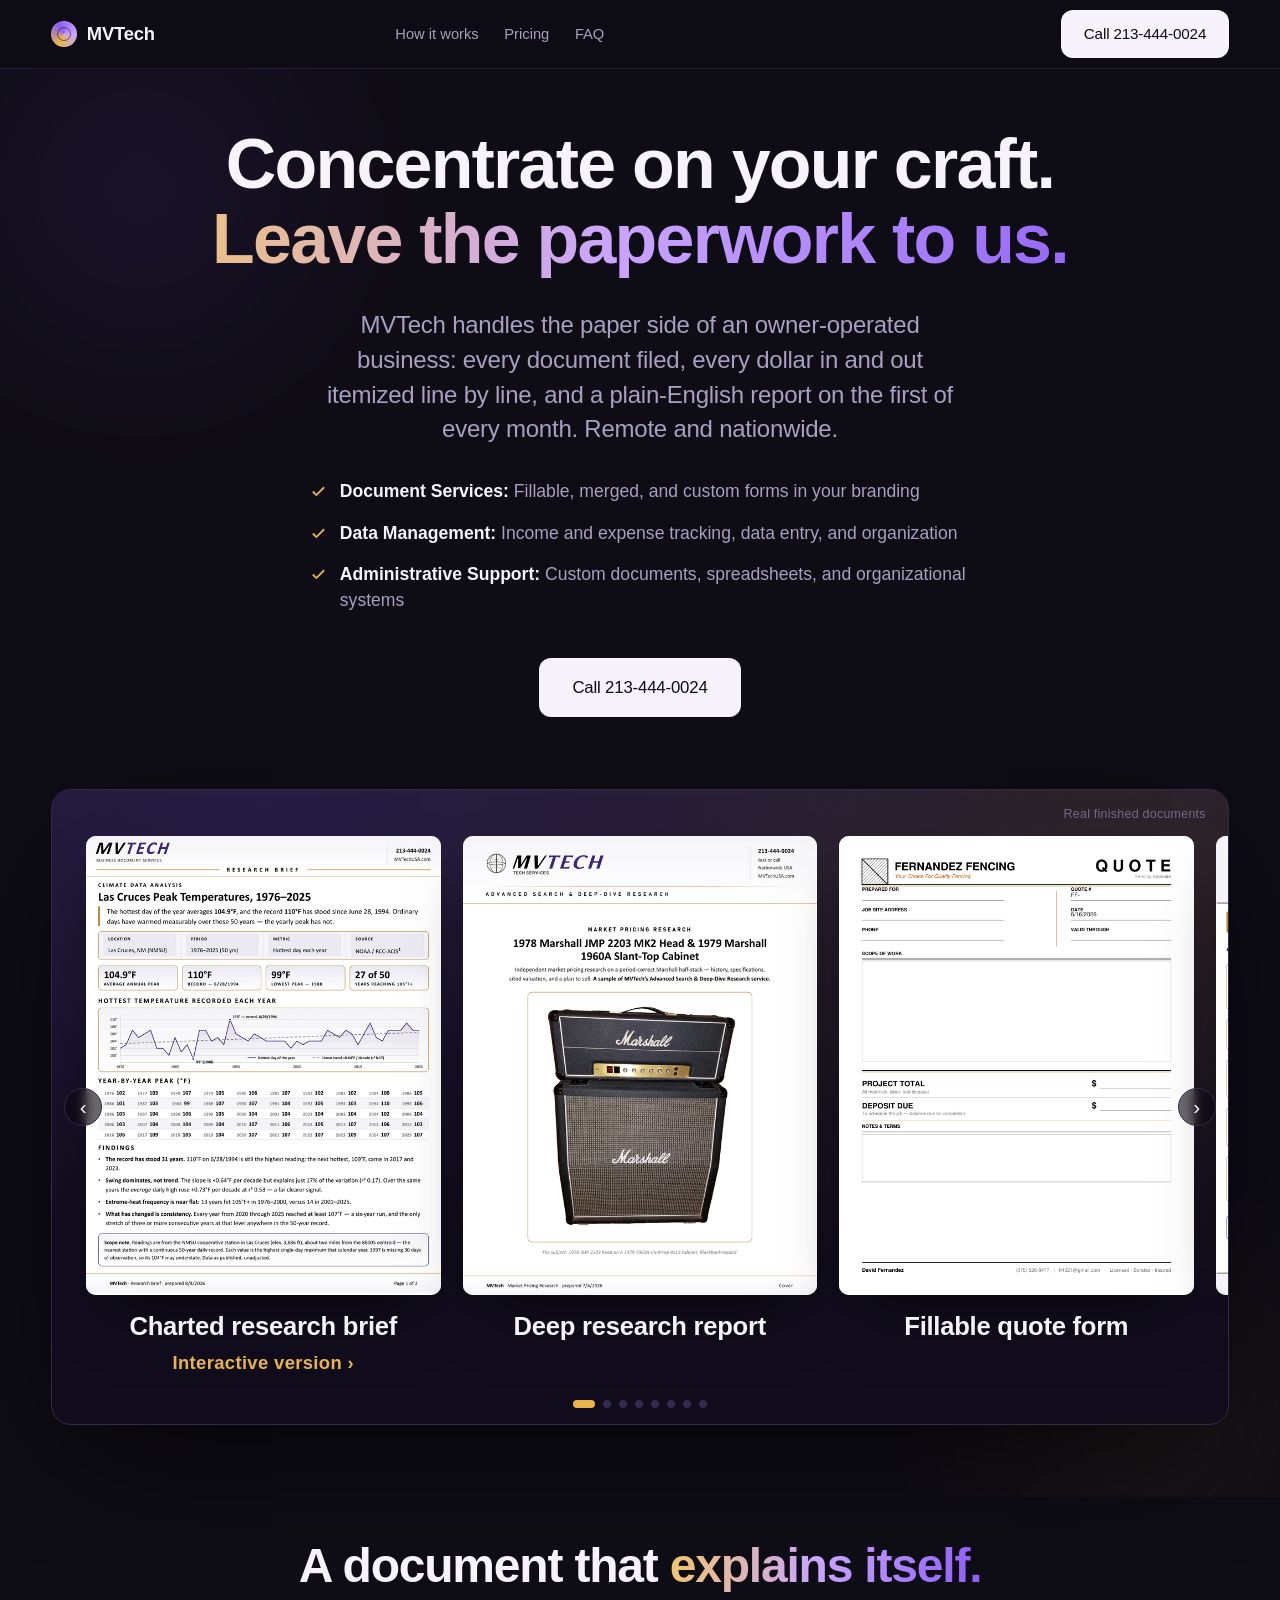
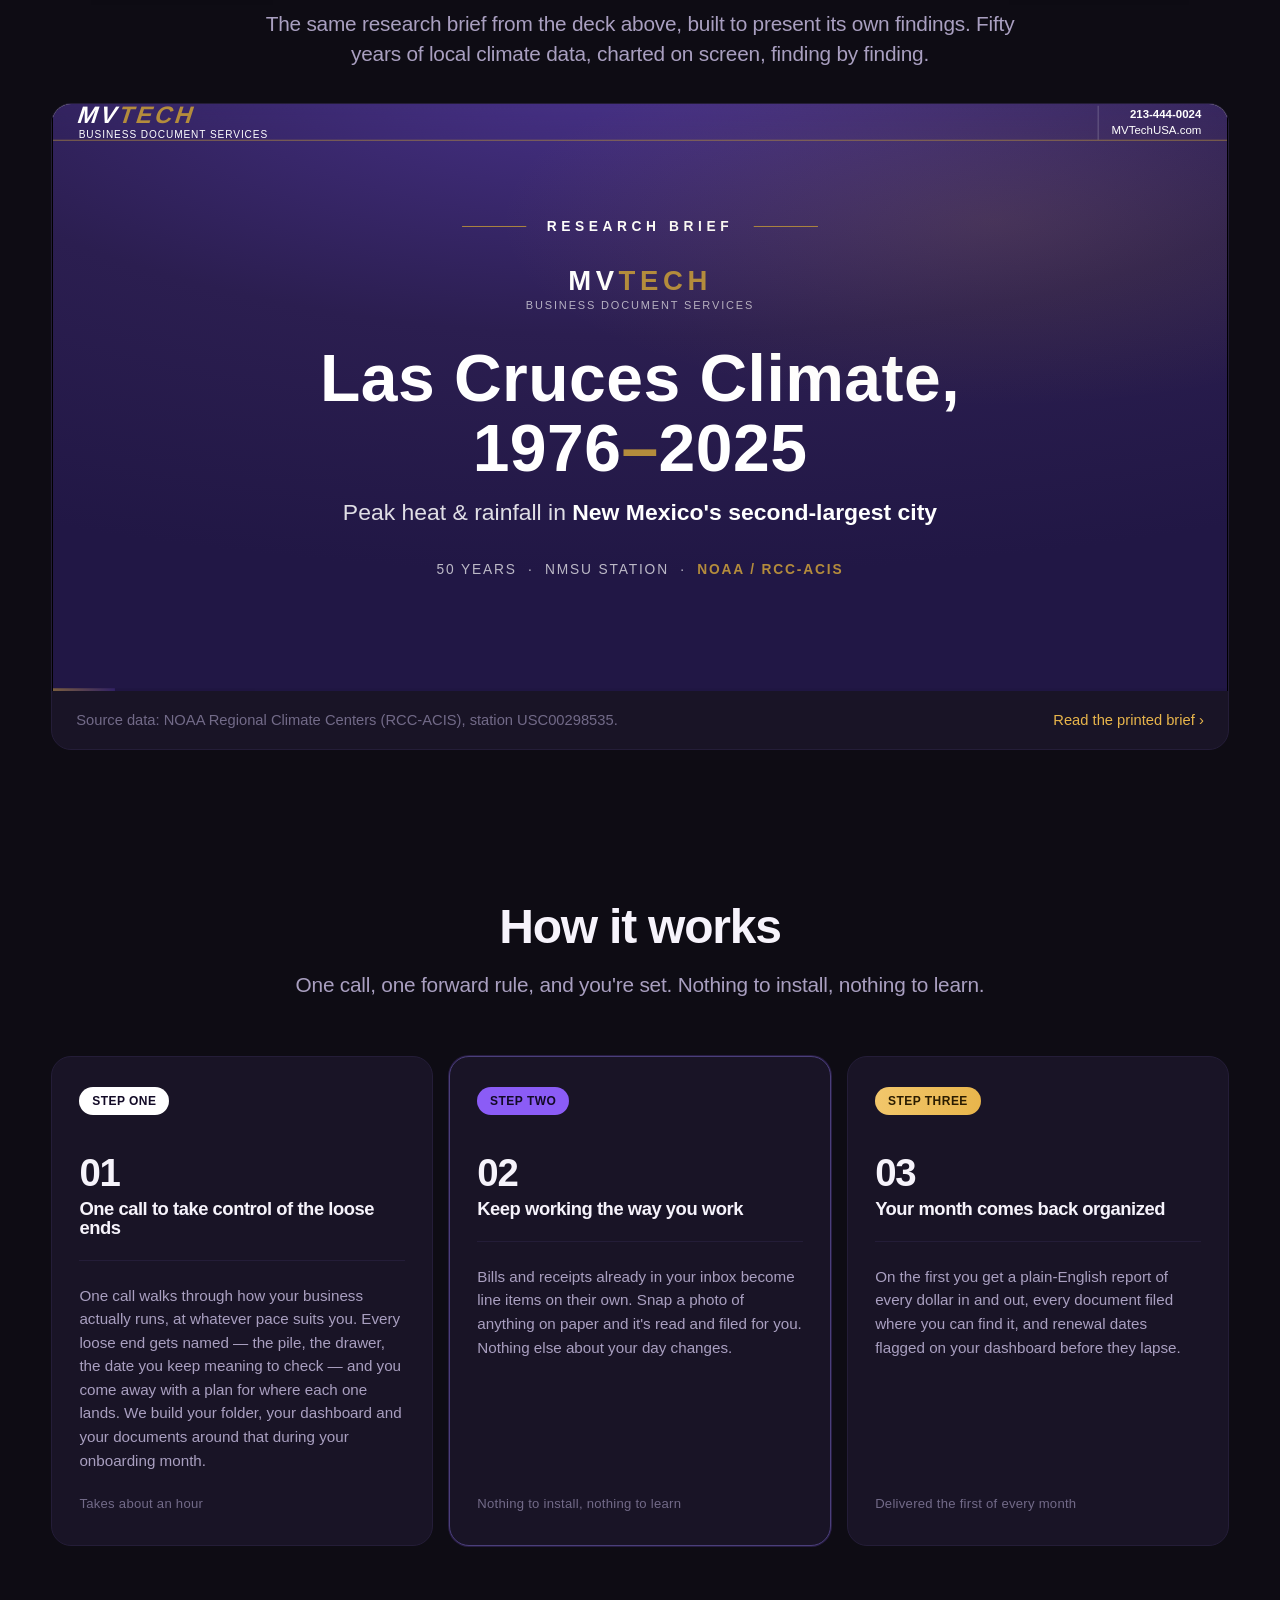
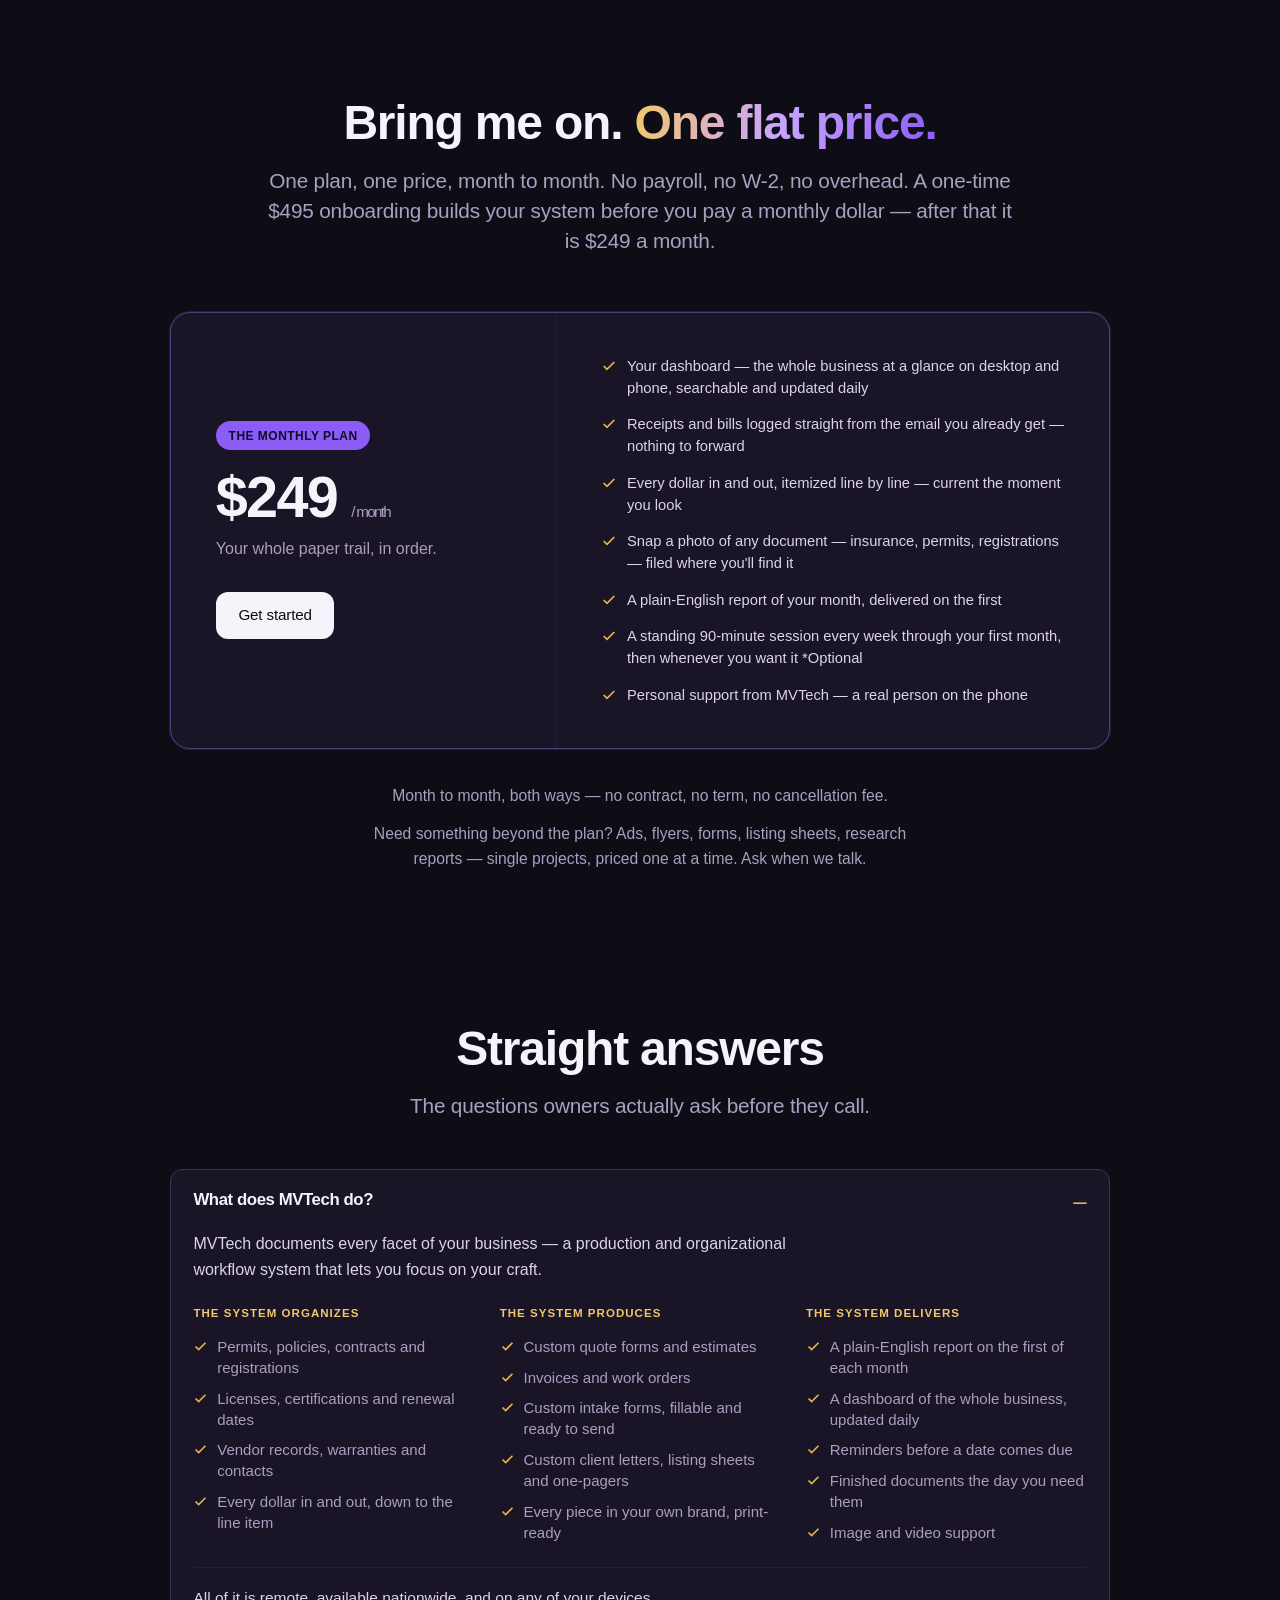
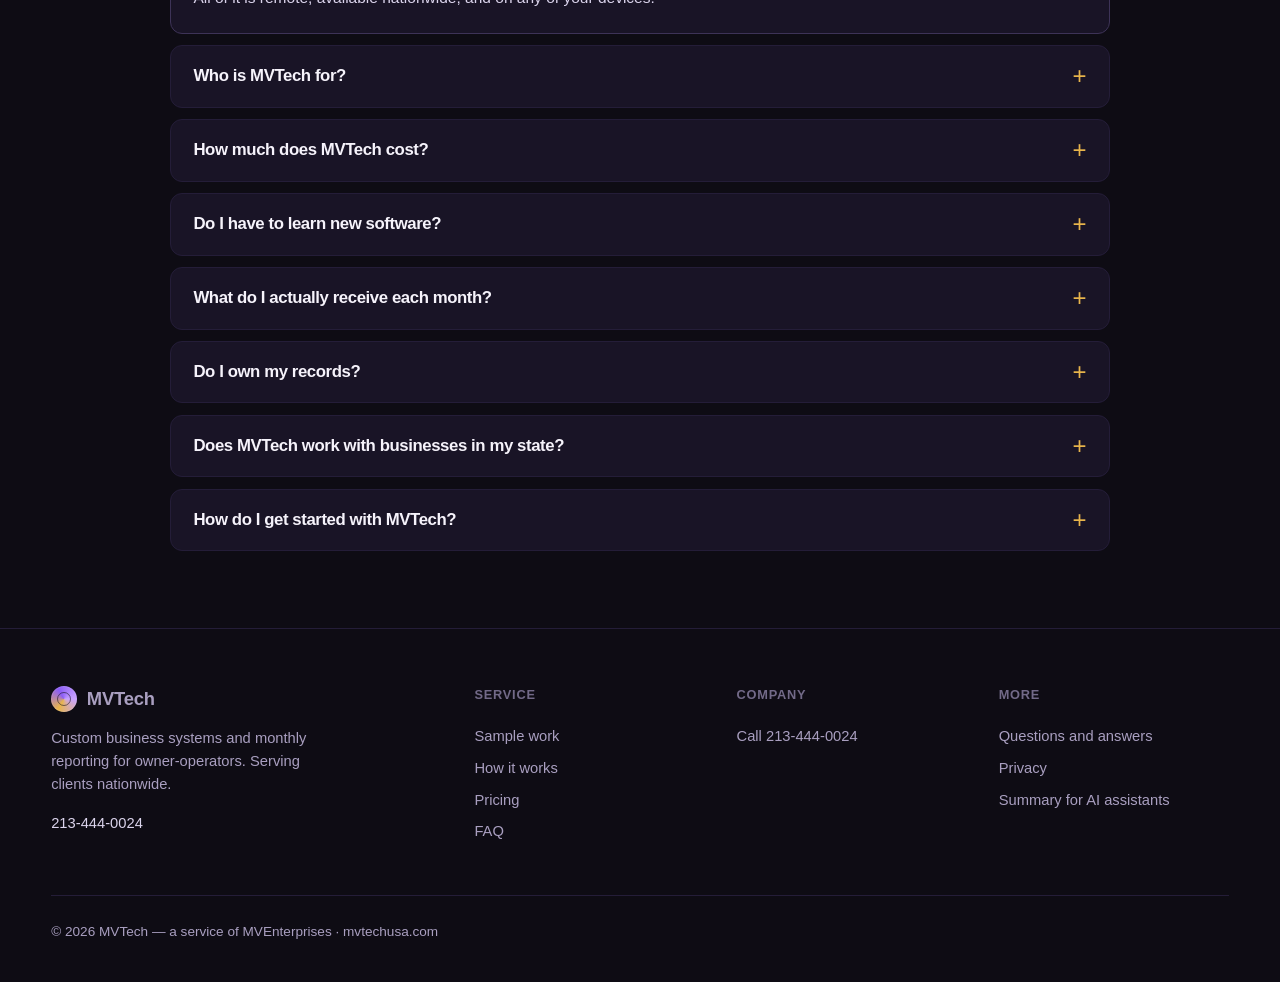
==== commit cd38f68d: "Rotate live site to skin1-original  (applied 8/31/2026)" ====
--- a/index.html
+++ b/index.html
@@ -251,7 +251,7 @@
           "name": "How much does MVTech cost?",
           "acceptedAnswer": {
             "@type": "Answer",
-            "text": "One plan at one flat price. A one-time $495 onboarding builds your system up front, then $249 a month. $495 setup — one time, before your first monthly dollar. $249 a month — the plan, month to month. A standing 90-minute session every week, optional. No hourly billing and no per-document charges. The monthly price is the price, there is no contract and no term, and you can stop whenever you like. Single projects — ads, flyers, forms, listing sheets, research reports — are priced one at a time on top of the plan."
+            "text": "One plan at one flat price. A one-time $495 onboarding builds your system up front, then $249 a month. $495 setup — one time, before your first monthly dollar. $249 a month — the plan, month to month. A standing 90-minute session every week through your first month, then whenever you want it. No hourly billing and no per-document charges. The monthly price is the price, there is no contract and no term, and you can stop whenever you like. Single projects — ads, flyers, forms, listing sheets, research reports — are priced one at a time on top of the plan."
           }
         },
         {
@@ -796,7 +796,7 @@
           <li><svg width="16" height="16" viewBox="0 0 24 24" fill="none" stroke="currentColor" stroke-width="2.6"><path d="M20 6 9 17l-5-5"/></svg>Every dollar in and out, itemized line by line — current the moment you look</li>
           <li><svg width="16" height="16" viewBox="0 0 24 24" fill="none" stroke="currentColor" stroke-width="2.6"><path d="M20 6 9 17l-5-5"/></svg>Snap a photo of any document — insurance, permits, registrations — filed where you'll find it</li>
           <li><svg width="16" height="16" viewBox="0 0 24 24" fill="none" stroke="currentColor" stroke-width="2.6"><path d="M20 6 9 17l-5-5"/></svg>A plain-English report of your month, delivered on the first</li>
-          <li><svg width="16" height="16" viewBox="0 0 24 24" fill="none" stroke="currentColor" stroke-width="2.6"><path d="M20 6 9 17l-5-5"/></svg>A standing 90-minute session every week *Optional</li>
+          <li><svg width="16" height="16" viewBox="0 0 24 24" fill="none" stroke="currentColor" stroke-width="2.6"><path d="M20 6 9 17l-5-5"/></svg>A standing 90-minute session every week through your first month, then whenever you want it *Optional</li>
           <li><svg width="16" height="16" viewBox="0 0 24 24" fill="none" stroke="currentColor" stroke-width="2.6"><path d="M20 6 9 17l-5-5"/></svg>Personal support from MVTech — a real person on the phone</li>
         </ul>
         </div>
@@ -825,7 +825,7 @@
       </details>
       <details>
         <summary><h3>How much does MVTech cost?</h3></summary>
-        <div class="ans wide"><p class="ansintro">One plan at one flat price — a one-time $495 onboarding builds your system up front, then $249 a month.</p><ul class="syslist"><li><svg width="15" height="15" viewBox="0 0 24 24" fill="none" stroke="currentColor" stroke-width="2.6"><path d="M20 6 9 17l-5-5"/></svg>$495 setup — one time, before your first monthly dollar</li><li><svg width="15" height="15" viewBox="0 0 24 24" fill="none" stroke="currentColor" stroke-width="2.6"><path d="M20 6 9 17l-5-5"/></svg>$249 a month — the plan, month to month</li><li><svg width="15" height="15" viewBox="0 0 24 24" fill="none" stroke="currentColor" stroke-width="2.6"><path d="M20 6 9 17l-5-5"/></svg>A standing 90-minute session every week *Optional</li><li><svg width="15" height="15" viewBox="0 0 24 24" fill="none" stroke="currentColor" stroke-width="2.6"><path d="M20 6 9 17l-5-5"/></svg>Single projects — ads, flyers, forms, research reports — priced one at a time</li></ul><p class="ansfoot">No hourly billing and no per-document charges. The monthly price is the price, there is no contract and no term, and you can stop whenever you like.</p></div>
+        <div class="ans wide"><p class="ansintro">One plan at one flat price — a one-time $495 onboarding builds your system up front, then $249 a month.</p><ul class="syslist"><li><svg width="15" height="15" viewBox="0 0 24 24" fill="none" stroke="currentColor" stroke-width="2.6"><path d="M20 6 9 17l-5-5"/></svg>$495 setup — one time, before your first monthly dollar</li><li><svg width="15" height="15" viewBox="0 0 24 24" fill="none" stroke="currentColor" stroke-width="2.6"><path d="M20 6 9 17l-5-5"/></svg>$249 a month — the plan, month to month</li><li><svg width="15" height="15" viewBox="0 0 24 24" fill="none" stroke="currentColor" stroke-width="2.6"><path d="M20 6 9 17l-5-5"/></svg>A standing 90-minute session every week through your first month, then whenever you want it *Optional</li><li><svg width="15" height="15" viewBox="0 0 24 24" fill="none" stroke="currentColor" stroke-width="2.6"><path d="M20 6 9 17l-5-5"/></svg>Single projects — ads, flyers, forms, research reports — priced one at a time</li></ul><p class="ansfoot">No hourly billing and no per-document charges. The monthly price is the price, there is no contract and no term, and you can stop whenever you like.</p></div>
       </details>
       <details>
         <summary><h3>Do I have to learn new software?</h3></summary>
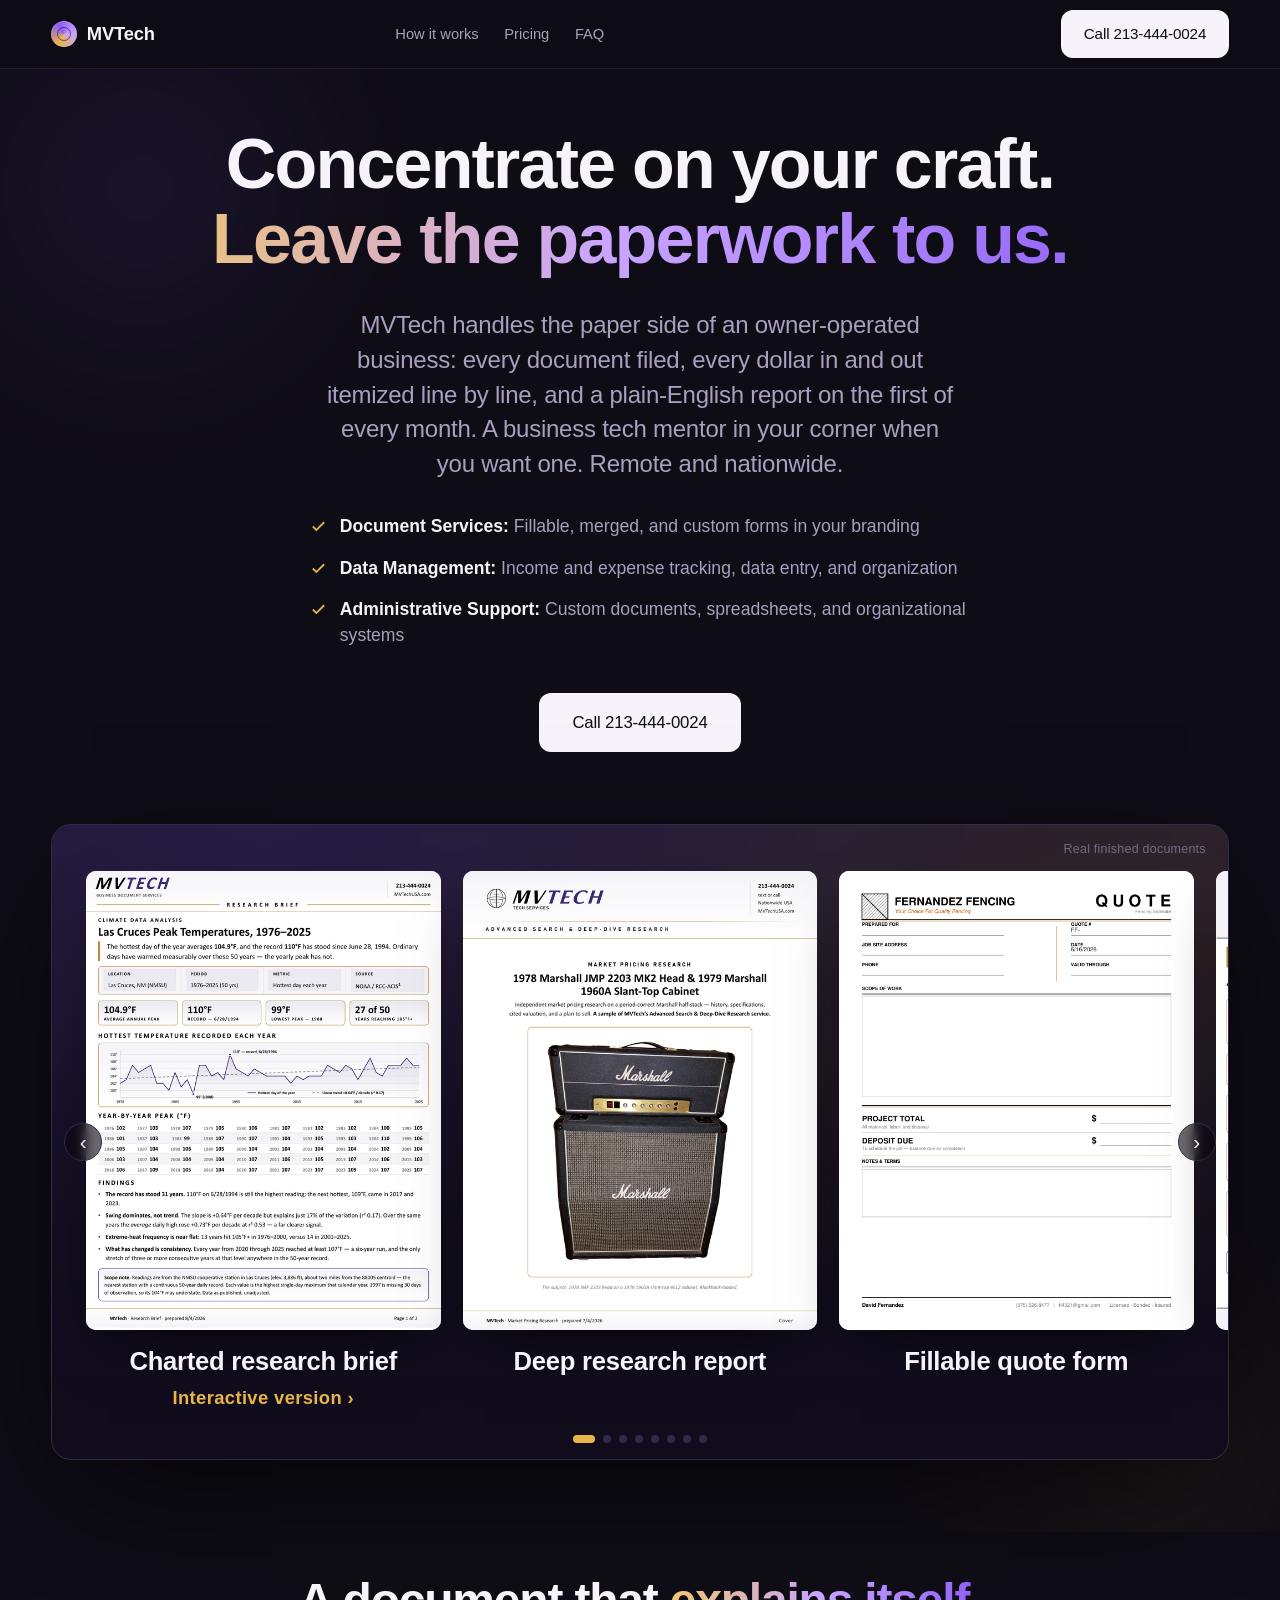
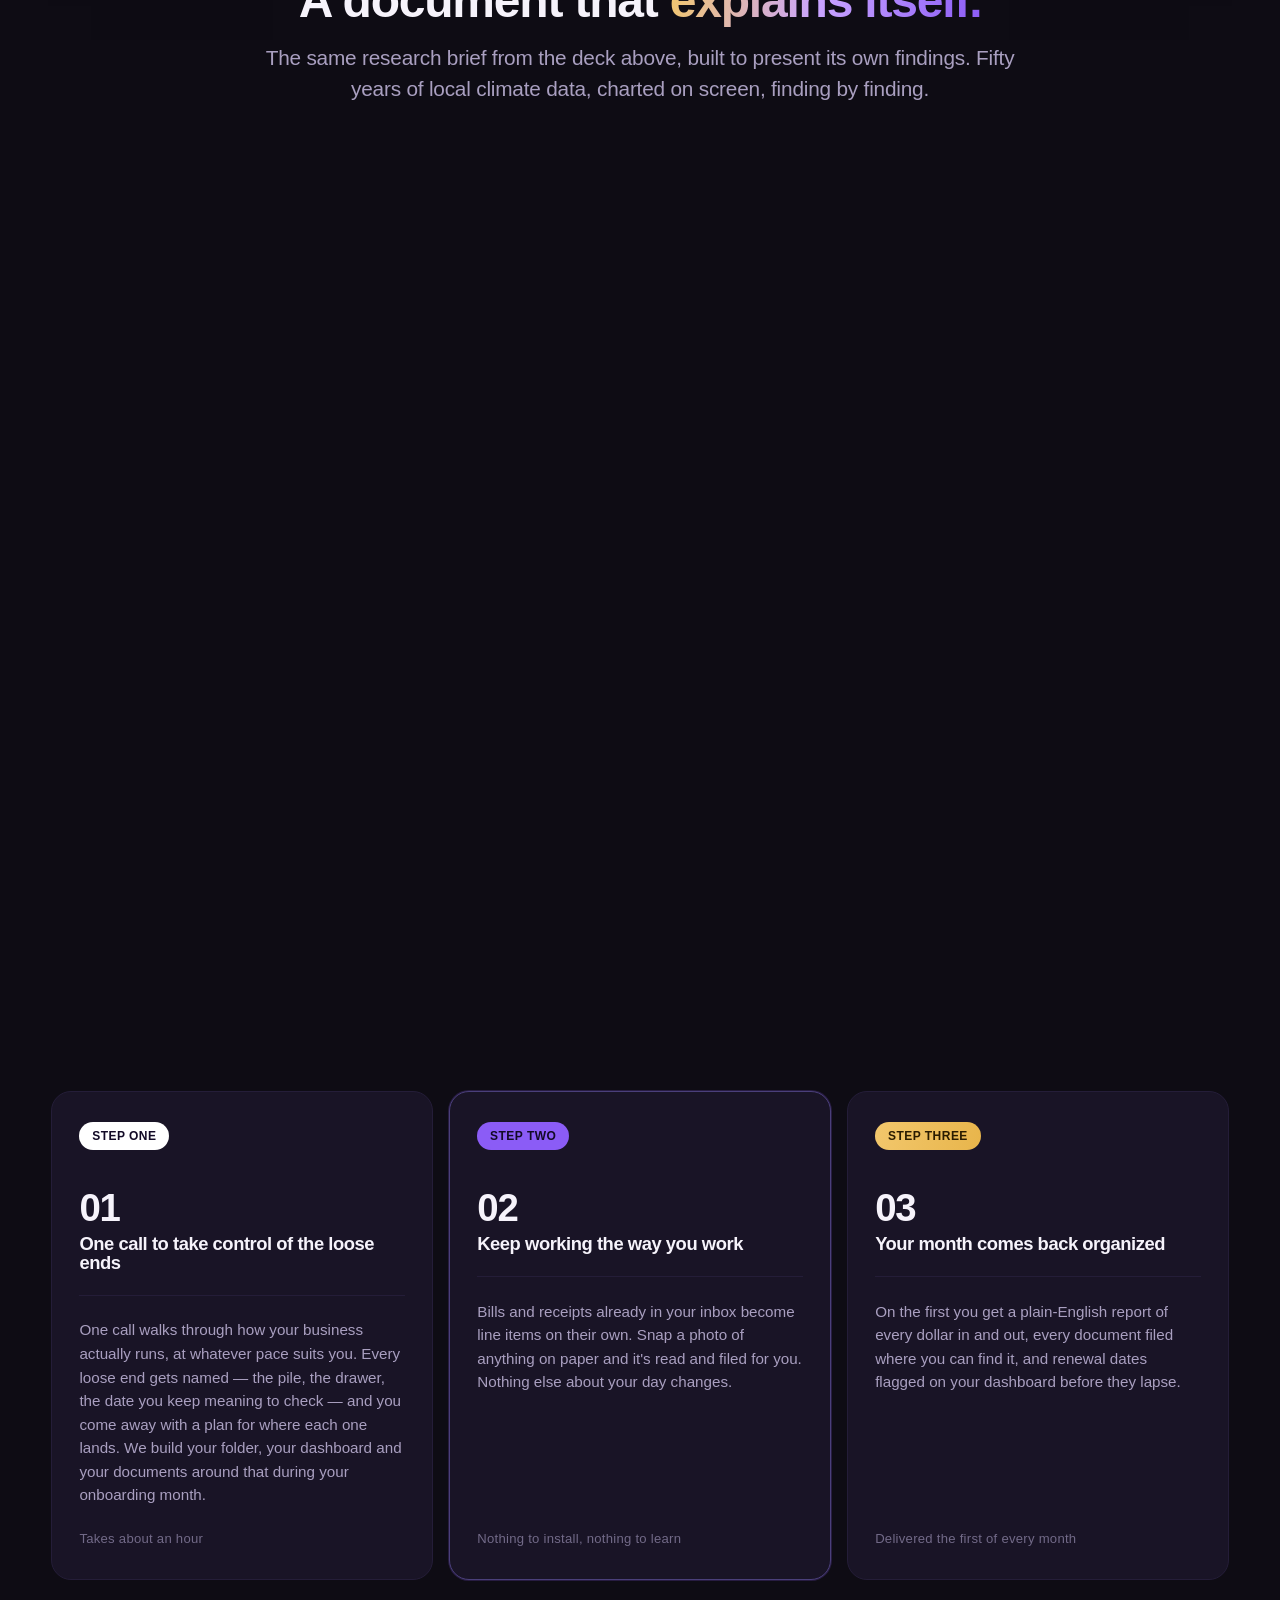
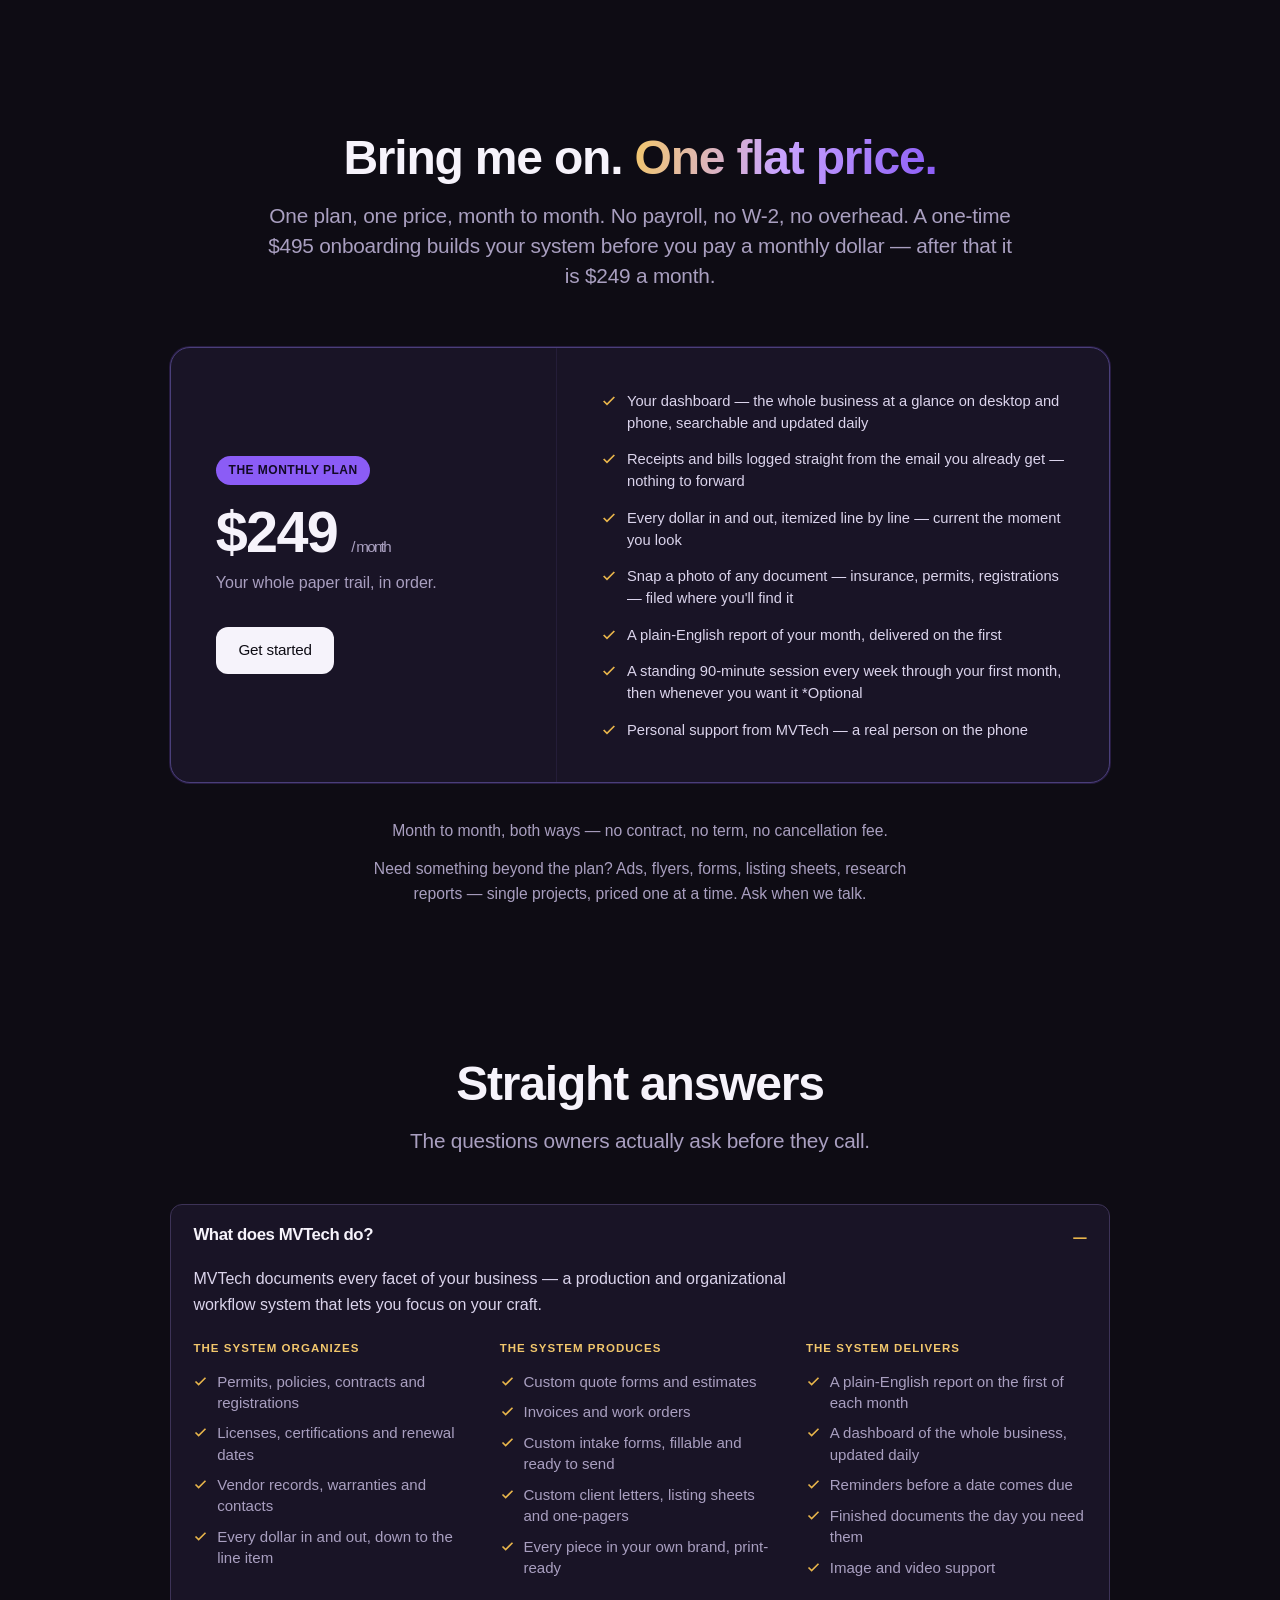
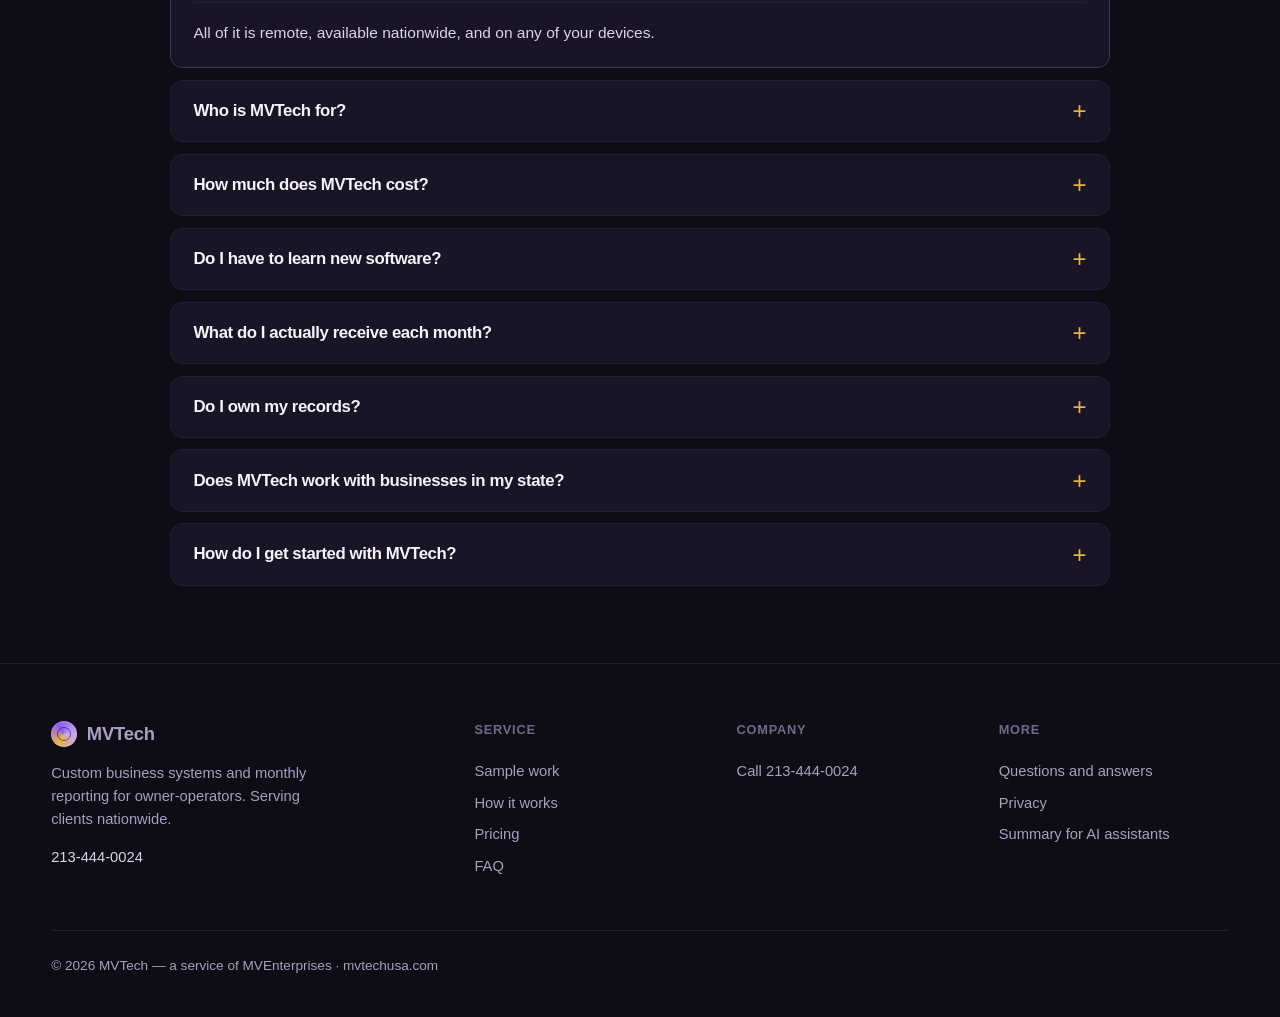
==== commit 15886a53: "Rotate live site to skin1-original  (applied 8/31/2026)" ====
--- a/index.html
+++ b/index.html
@@ -690,7 +690,7 @@
   <div class="glow cool"></div>
   <div class="wrap">
     <h1>Concentrate on your craft. <span class="grad">Leave the paperwork to us.</span></h1>
-    <p class="lead">MVTech handles the paper side of an owner-operated business: every document filed, every dollar in and out itemized line by line, and a plain-English report on the first of every month. Remote and nationwide.</p>
+    <p class="lead">MVTech handles the paper side of an owner-operated business: every document filed, every dollar in and out itemized line by line, and a plain-English report on the first of every month. A business tech mentor in your corner when you want one. Remote and nationwide.</p>
     <ul class="hero-list">
       <li><svg width="17" height="17" viewBox="0 0 24 24" fill="none" stroke="currentColor" stroke-width="2.6"><path d="M20 6 9 17l-5-5"/></svg><span><b>Document Services:</b> Fillable, merged, and custom forms in your branding</span></li>
       <li><svg width="17" height="17" viewBox="0 0 24 24" fill="none" stroke="currentColor" stroke-width="2.6"><path d="M20 6 9 17l-5-5"/></svg><span><b>Data Management:</b> Income and expense tracking, data entry, and organization</span></li>
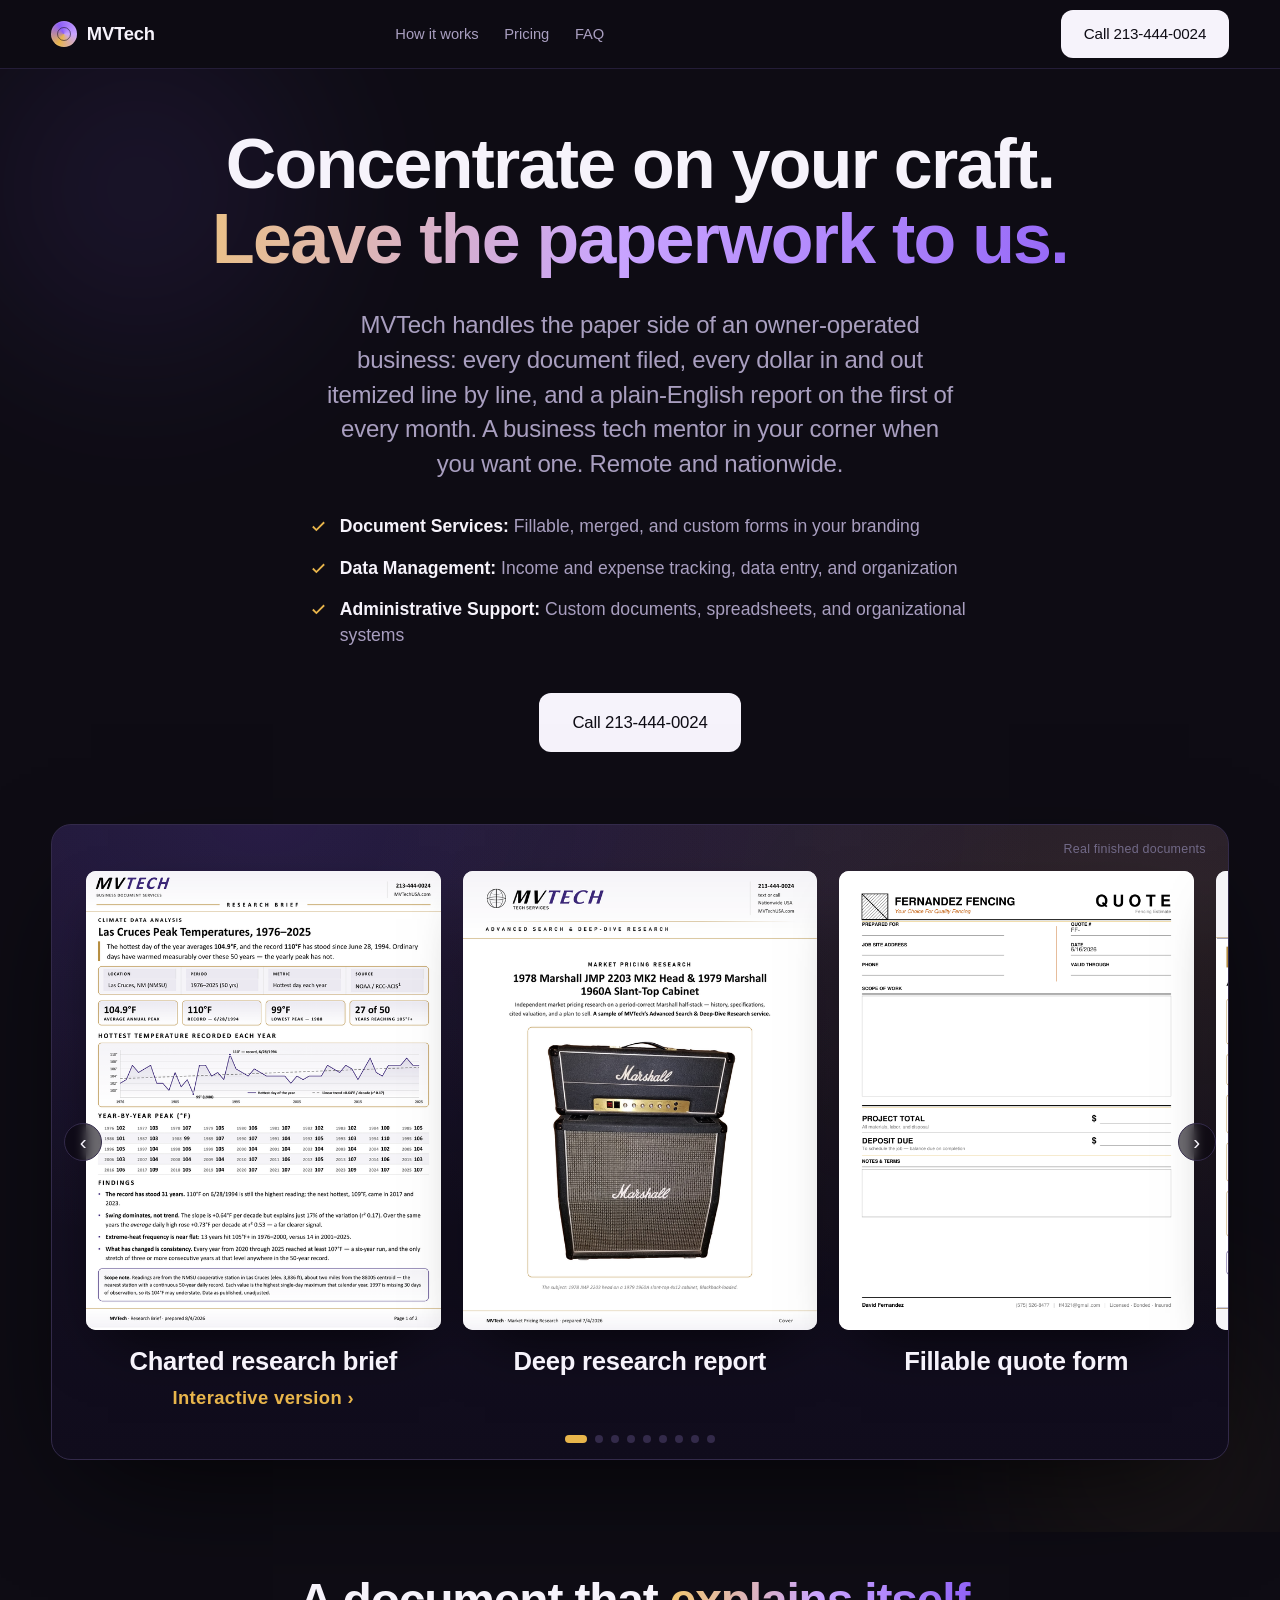
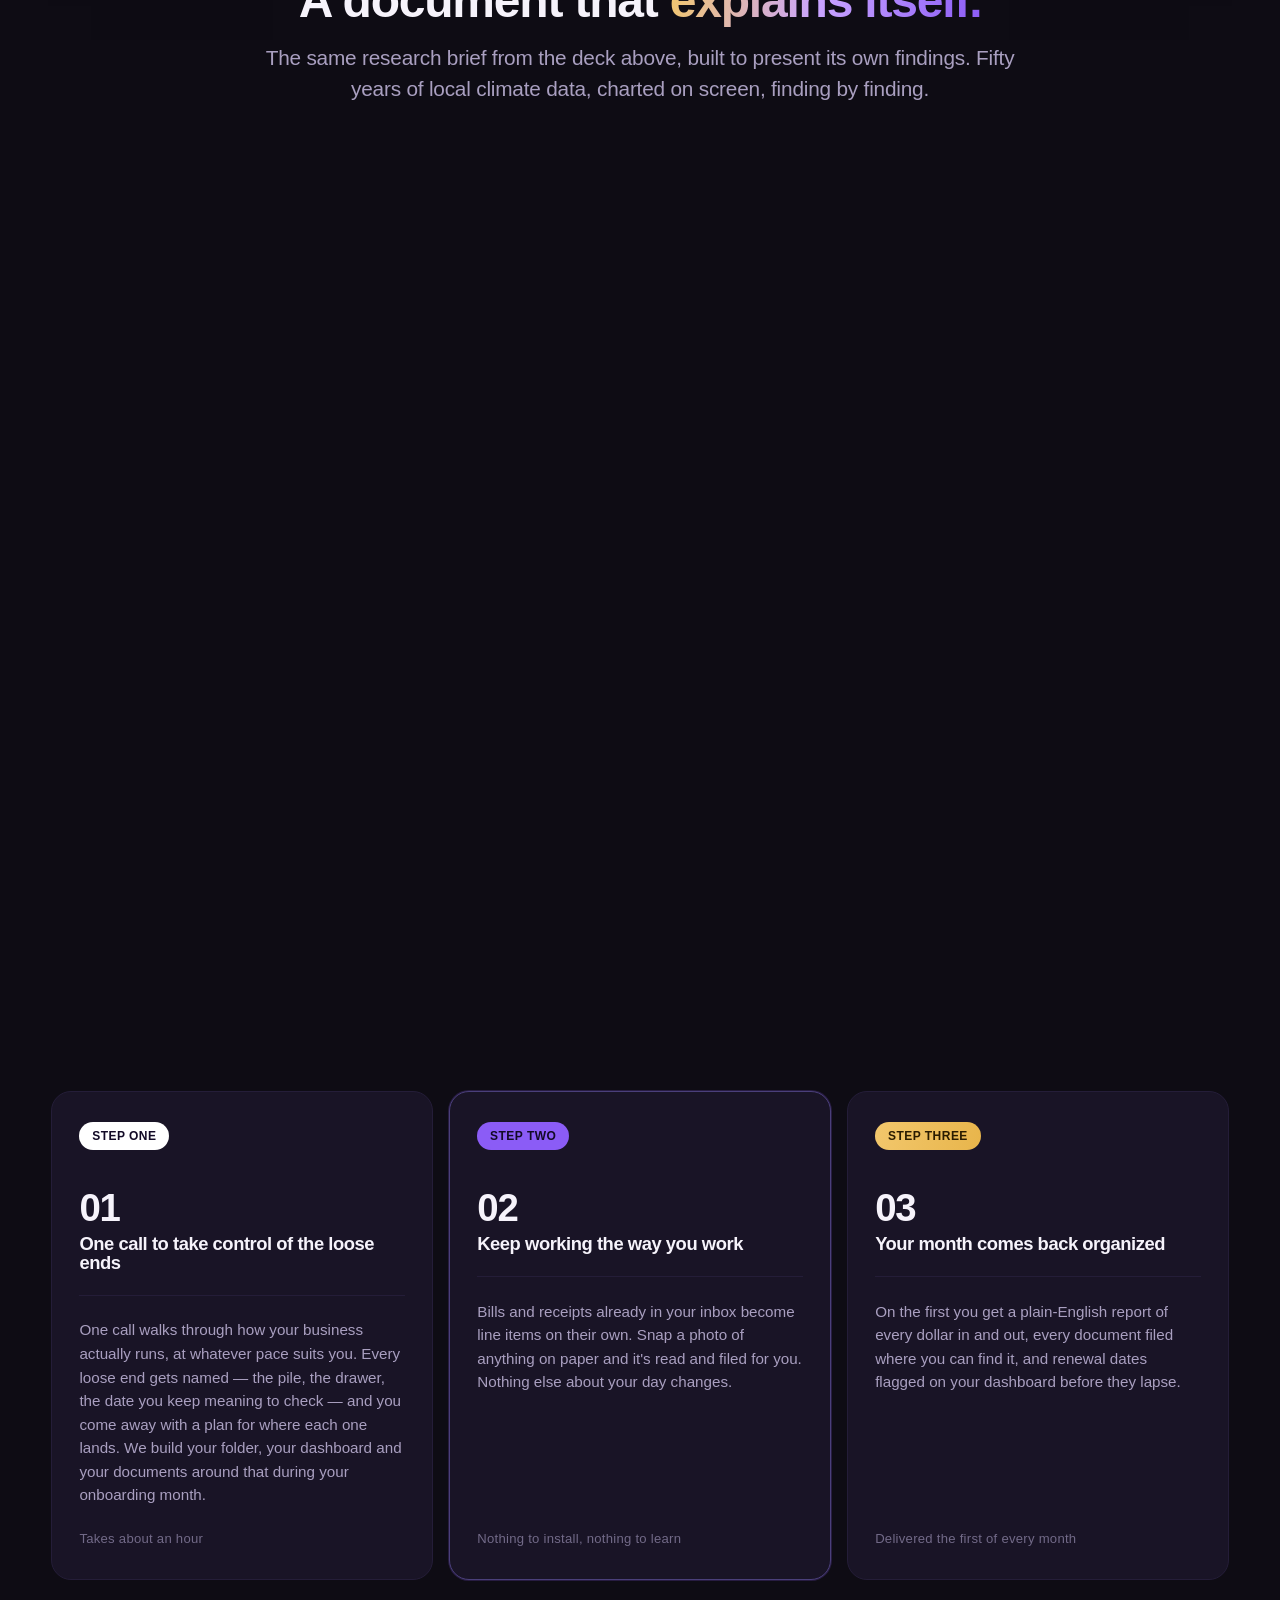
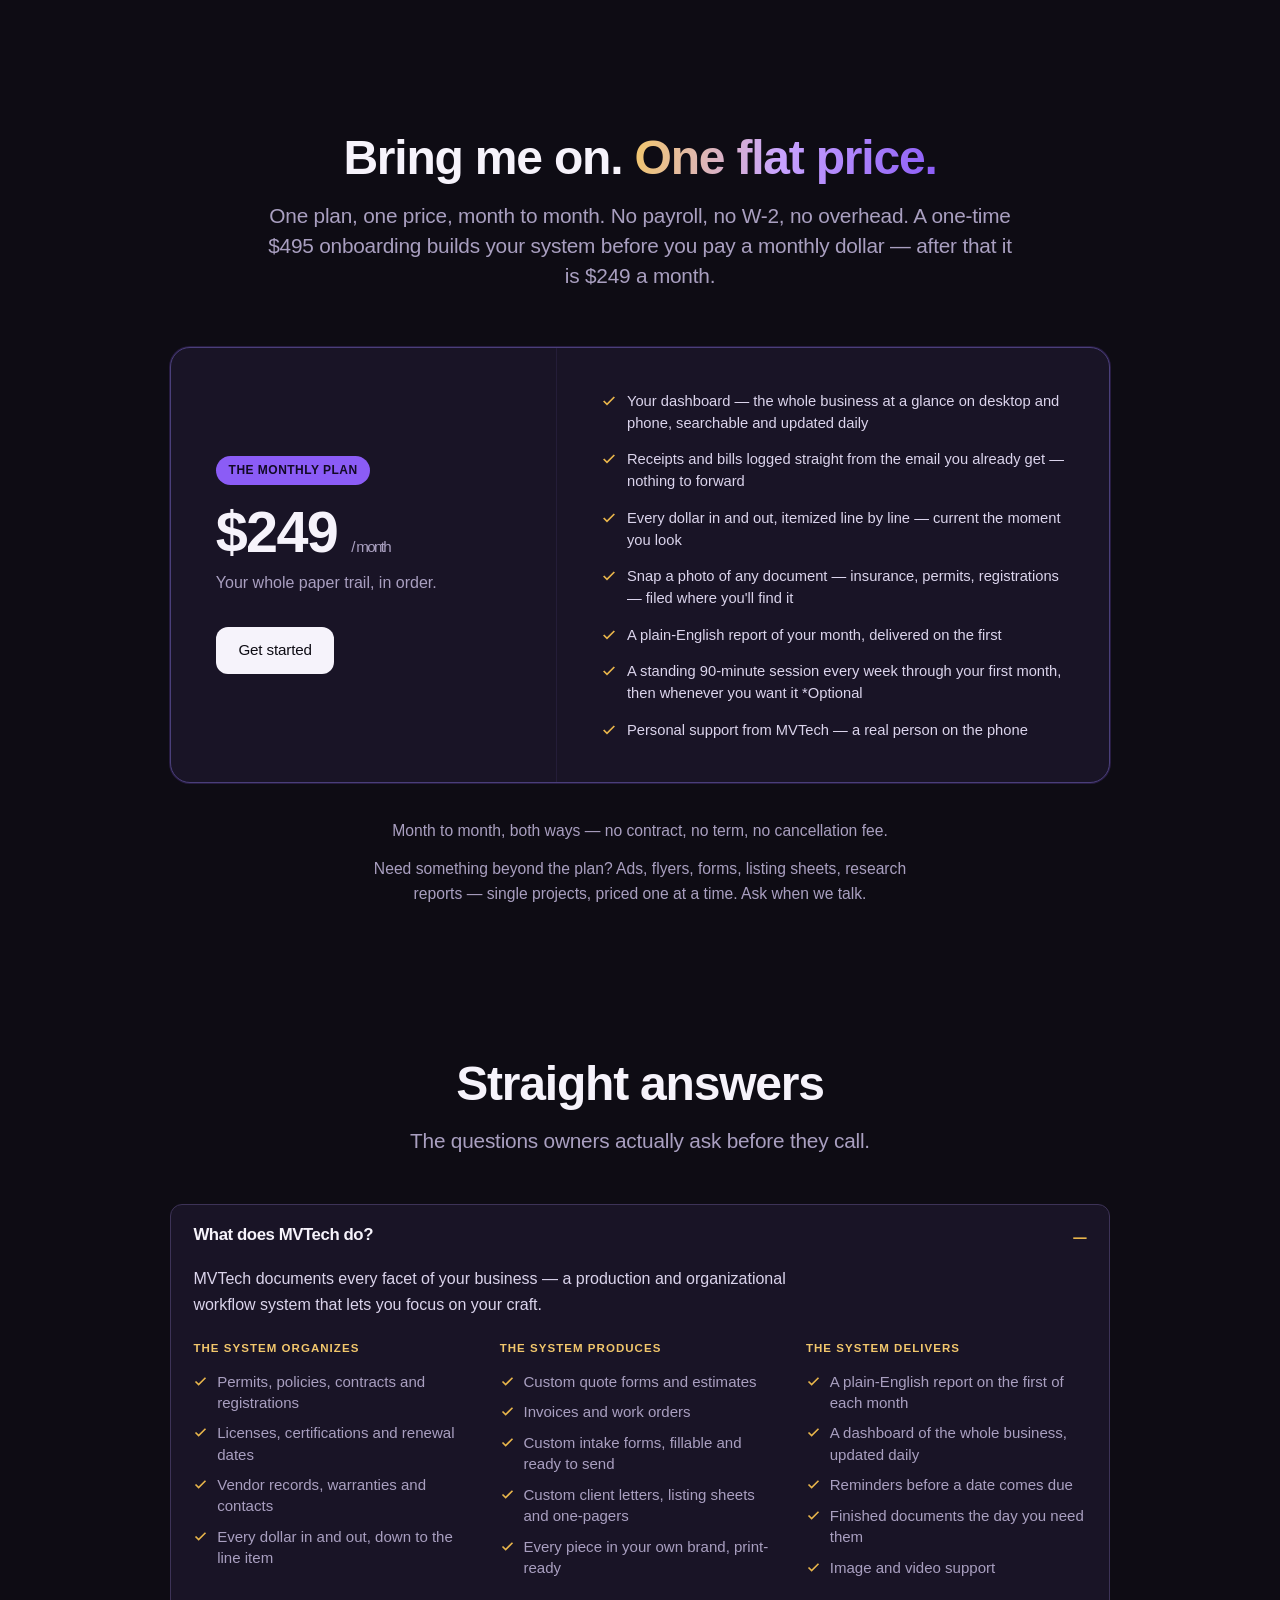
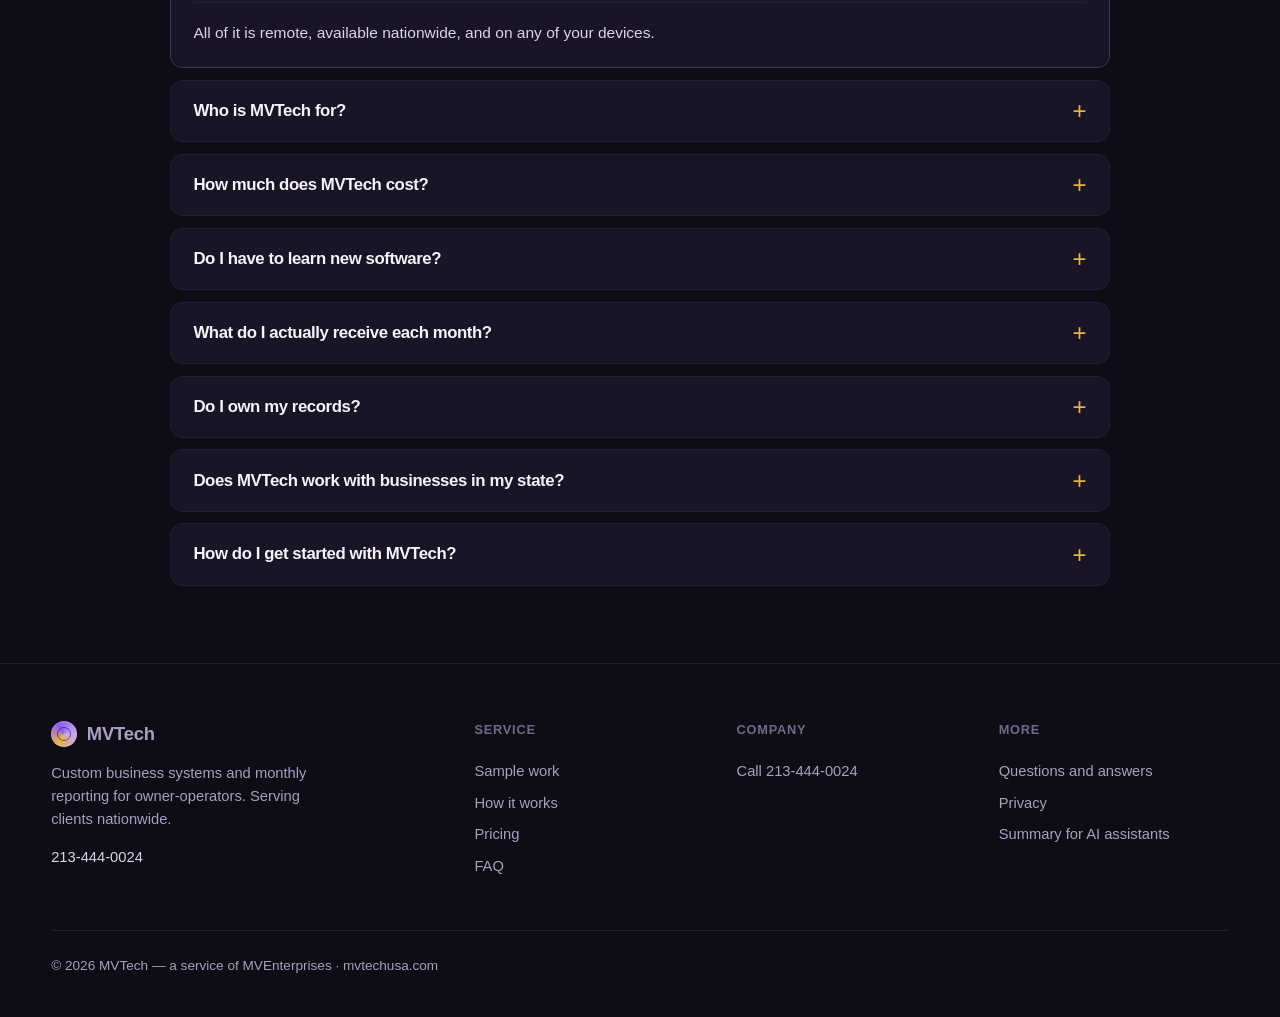
==== commit e96483e8: "Rotate live site to skin1-original" ====
--- a/index.html
+++ b/index.html
@@ -710,6 +710,7 @@
             <figure class="dcard"><a class="shotlink" href="samples/service-menu.pdf" target="_blank" rel="noopener" aria-label="Open sample document (PDF, new tab)"><span class="shot"><img src="samples/service-menu.png" alt="Service menu" loading="lazy"></span></a><figcaption>Service menu</figcaption></figure>
             <figure class="dcard"><a class="shotlink" href="samples/legal-onepager.pdf" target="_blank" rel="noopener" aria-label="Open sample document (PDF, new tab)"><span class="shot"><img src="samples/legal-onepager.png" alt="Legal practice one-pager" loading="lazy"></span></a><figcaption>Legal one-pager</figcaption></figure>
             <figure class="dcard"><a class="shotlink" href="img/mvtech-flyer-213-8.5x11.png" target="_blank" rel="noopener" aria-label="Open sample document (image, new tab)"><span class="shot"><img src="img/mvtech-flyer-213-8.5x11.png" alt="MVTech marketing graphic" loading="lazy"></span></a><figcaption>Marketing Graphic</figcaption></figure>
+            <figure class="dcard"><a class="shotlink" href="samples/coppercanyon-service-card-full.png" target="_blank" rel="noopener" aria-label="Open sample document (image, new tab)"><span class="shot"><img src="samples/coppercanyon-service-card.png" alt="Homeowner service card for a heating and air company" loading="lazy"></span></a><figcaption>Homeowner service card</figcaption></figure>
             <figure class="dcard"><a class="shotlink" href="samples/fernandez-onepager.pdf" target="_blank" rel="noopener" aria-label="Open sample document (PDF, new tab)"><span class="shot"><img src="samples/fernandez-onepager.png" alt="Fernandez Fencing one-pager" loading="lazy"></span></a><figcaption>Business one-pager</figcaption></figure>
             <figure class="dcard"><a class="shotlink" href="samples/hoagland-listing.pdf" target="_blank" rel="noopener" aria-label="Open sample document (PDF, new tab)"><span class="shot"><img src="samples/hoagland-listing.png" alt="For Sale By Owner listing sheet" loading="lazy"></span></a><figcaption>For Sale By Owner support</figcaption></figure>
           </div>
